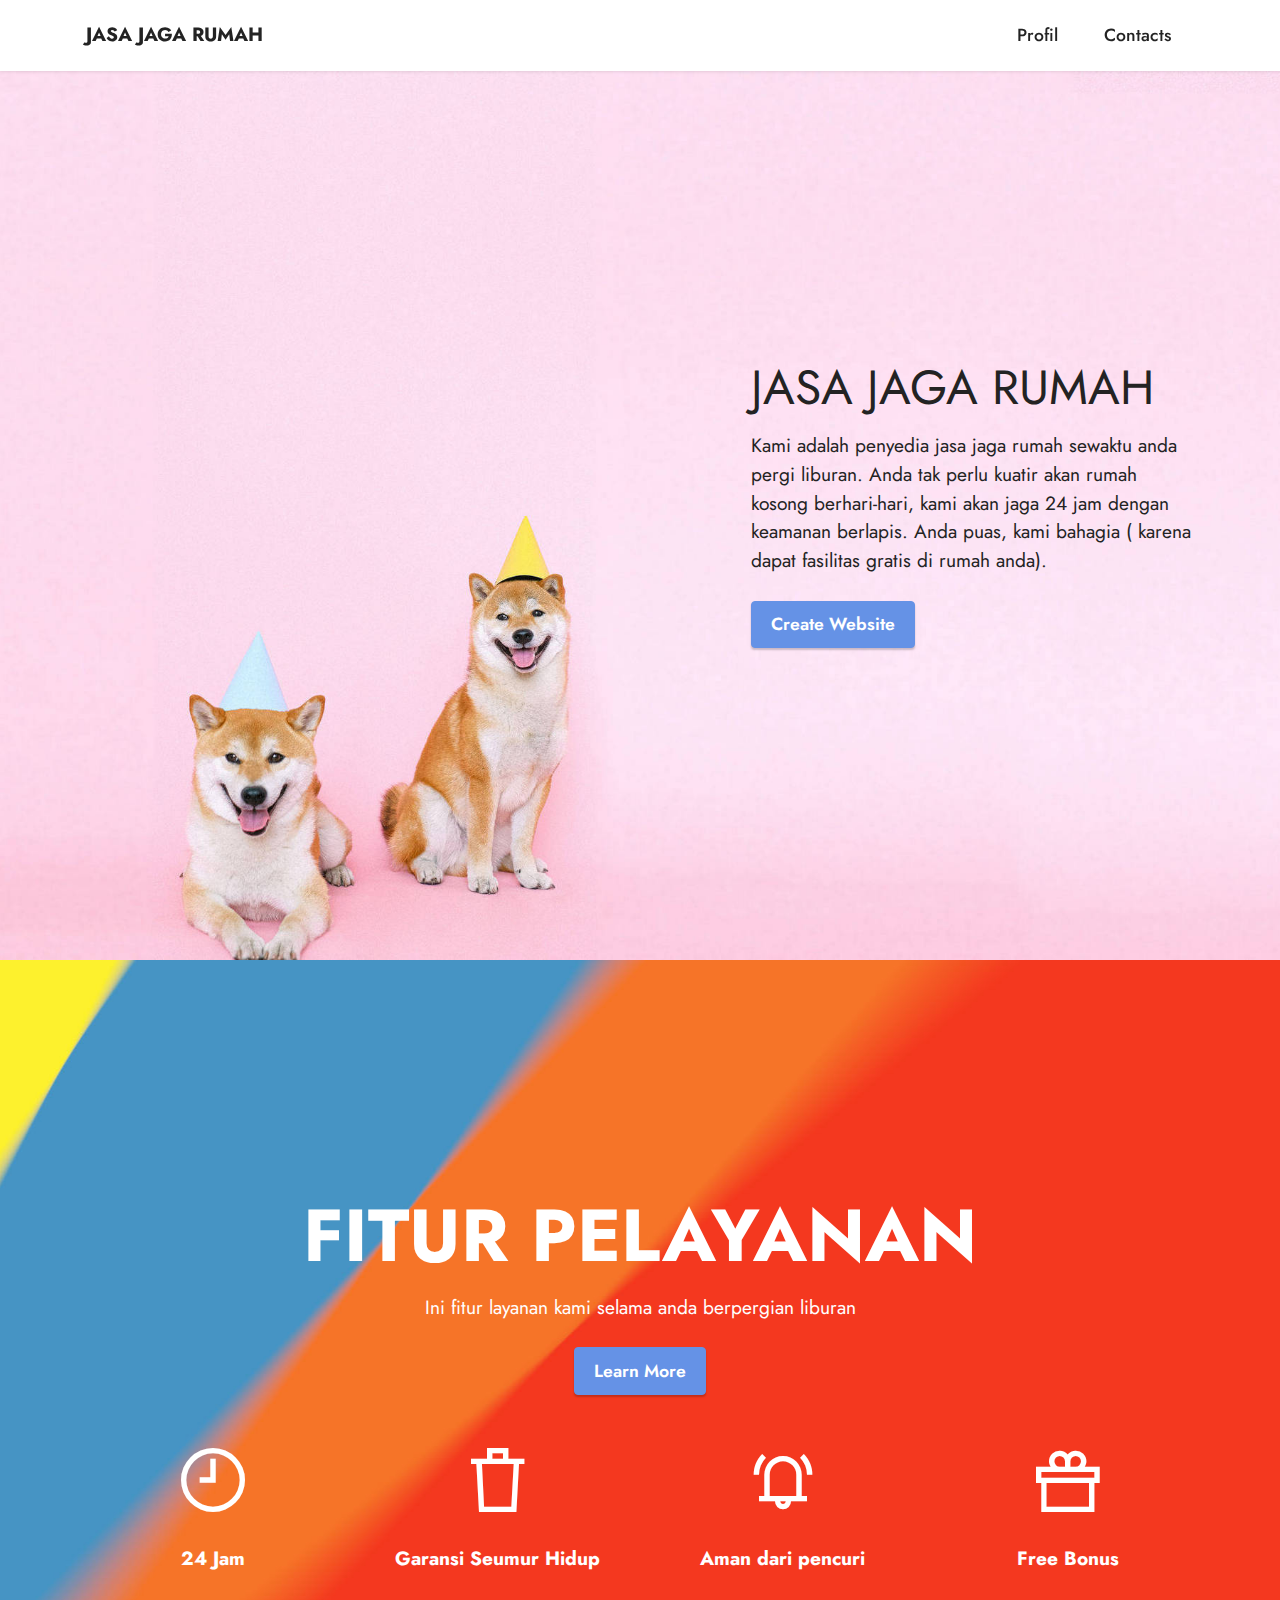
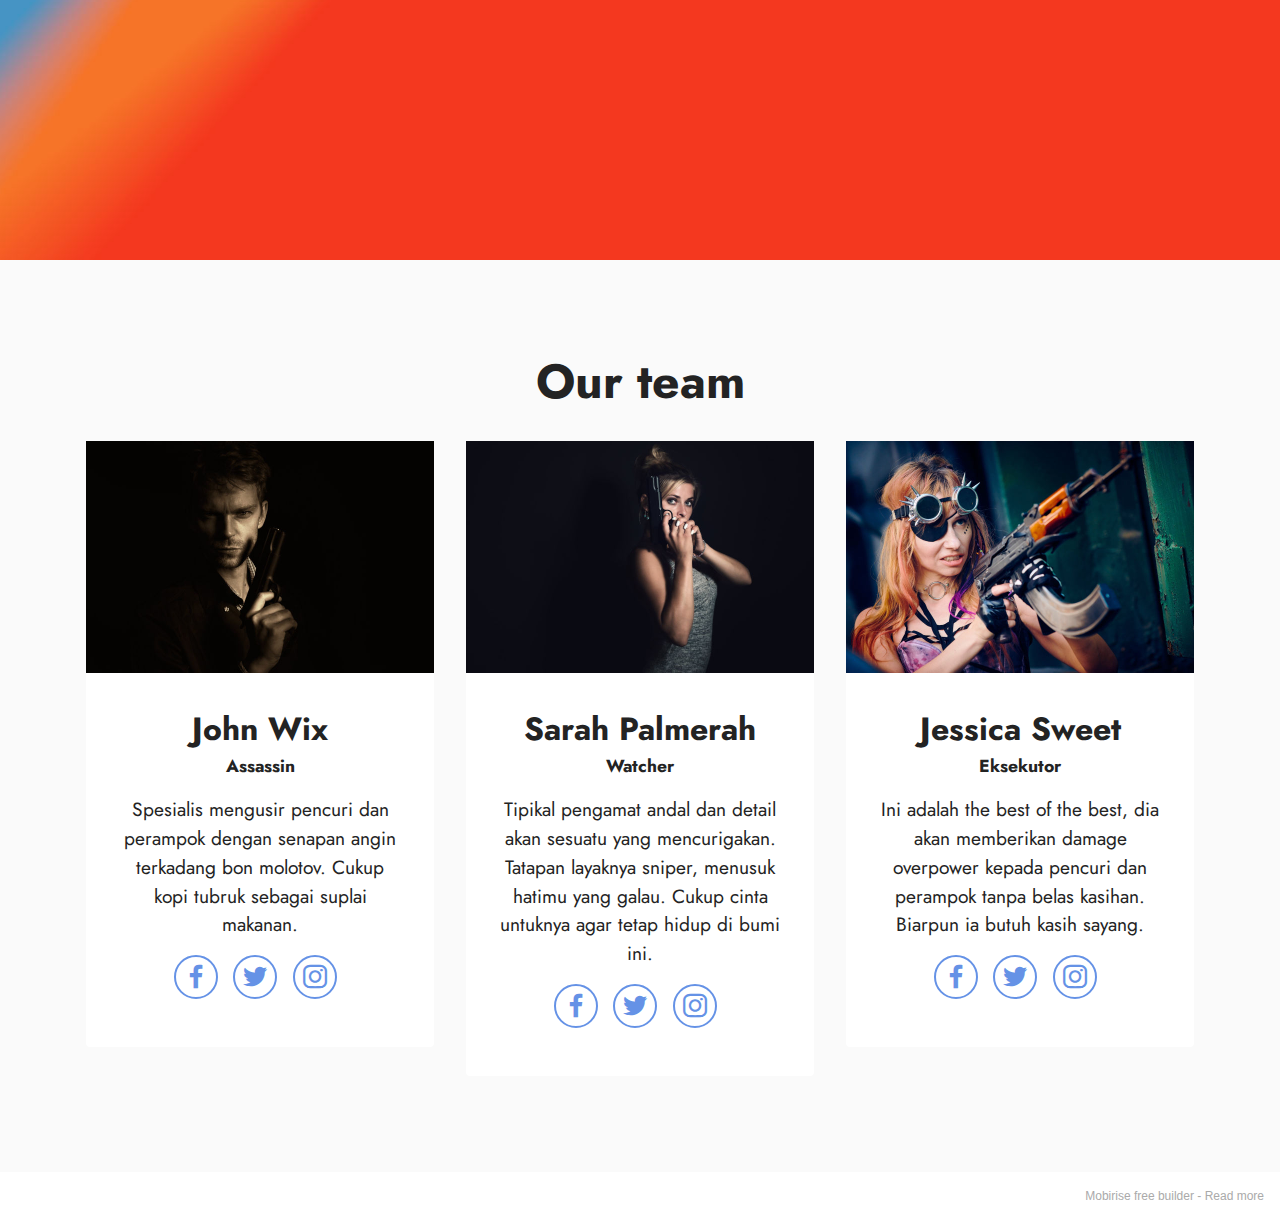
==== index.html @ af34411d "Add files via upload" ====
<!DOCTYPE html>
<html  >
<head>
  <!-- Site made with Mobirise Website Builder v5.4.1, https://mobirise.com -->
  <meta charset="UTF-8">
  <meta http-equiv="X-UA-Compatible" content="IE=edge">
  <meta name="generator" content="Mobirise v5.4.1, mobirise.com">
  <meta name="viewport" content="width=device-width, initial-scale=1, minimum-scale=1">
  <link rel="shortcut icon" href="assets/images/logo.png" type="image/x-icon">
  <meta name="description" content="">
  
  
  <title>Home</title>
  <link rel="stylesheet" href="assets/web/assets/mobirise-icons2/mobirise2.css">
  <link rel="stylesheet" href="assets/bootstrap/css/bootstrap.min.css">
  <link rel="stylesheet" href="assets/bootstrap/css/bootstrap-grid.min.css">
  <link rel="stylesheet" href="assets/bootstrap/css/bootstrap-reboot.min.css">
  <link rel="stylesheet" href="assets/dropdown/css/style.css">
  <link rel="stylesheet" href="assets/socicon/css/styles.css">
  <link rel="stylesheet" href="assets/theme/css/style.css">
  <link rel="preload" href="https://fonts.googleapis.com/css2?family=Jost:ital,wght@0,400;0,700;1,400;1,700&display=swap&display=swap" as="style" onload="this.onload=null;this.rel='stylesheet'">
  <noscript><link rel="stylesheet" href="https://fonts.googleapis.com/css2?family=Jost:ital,wght@0,400;0,700;1,400;1,700&display=swap&display=swap"></noscript>
  <link rel="preload" as="style" href="assets/mobirise/css/mbr-additional.css"><link rel="stylesheet" href="assets/mobirise/css/mbr-additional.css" type="text/css">
  
  
  
  
</head>
<body>
  
  <section data-bs-version="5.1" class="menu menu1 cid-sJ3398jbYu" once="menu" id="menu1-0">
    

    <nav class="navbar navbar-dropdown navbar-fixed-top navbar-expand-lg">
        <div class="container">
            <div class="navbar-brand">
                
                <span class="navbar-caption-wrap"><a class="navbar-caption text-black text-primary display-7" href="https://jadwalbalap.com" target="_blank">JASA JAGA RUMAH</a></span>
            </div>
            <button class="navbar-toggler" type="button" data-toggle="collapse" data-bs-toggle="collapse" data-target="#navbarSupportedContent" data-bs-target="#navbarSupportedContent" aria-controls="navbarNavAltMarkup" aria-expanded="false" aria-label="Toggle navigation">
                <div class="hamburger">
                    <span></span>
                    <span></span>
                    <span></span>
                    <span></span>
                </div>
            </button>
            <div class="collapse navbar-collapse" id="navbarSupportedContent">
                <ul class="navbar-nav nav-dropdown nav-right" data-app-modern-menu="true"><li class="nav-item"><a class="nav-link link text-black text-primary display-4" href="https://gembelgaul.com" target="_blank">Profil</a></li>
                    
                    <li class="nav-item"><a class="nav-link link text-black display-4" href="https://mobiri.se">Contacts</a>
                    </li></ul>
                
                
            </div>
        </div>
    </nav>
</section>

<section data-bs-version="5.1" class="header7 cid-sJ33cqquDD mbr-fullscreen" id="header7-1">

    

    

    <div class="text-right container">
        <div class="row justify-content-end">
            <div class="col-12 col-lg-5">
                <h1 class="mbr-section-title mbr-fonts-style mb-3 display-2">JASA JAGA RUMAH<br></h1>
                
                <p class="mbr-text mbr-fonts-style display-7">Kami adalah penyedia jasa jaga rumah sewaktu anda pergi liburan. Anda tak perlu kuatir akan rumah kosong berhari-hari, kami akan jaga 24 jam dengan keamanan berlapis. Anda puas, kami bahagia ( karena dapat fasilitas gratis di rumah anda).</p>
                <div class="mbr-section-btn mt-3"><a class="btn btn-primary display-4" href="https://jadwalbalap.com" target="_blank">Create Website</a></div>
            </div>
        </div>
    </div>
</section>

<section data-bs-version="5.1" class="header19 cid-sJ33d8Mm2i mbr-fullscreen" id="header19-2">

    

    

    <div class="container">
        <div class="media-container">
            <div class="col-md-12 align-center">
                <h1 class="mbr-section-title mbr-white mbr-bold mbr-fonts-style mb-3 display-1">FITUR PELAYANAN</h1>
                <p class="mbr-text mbr-white mbr-fonts-style display-7">Ini fitur layanan kami selama anda berpergian liburan</p>
                <div class="mbr-section-btn align-center"><a class="btn btn-primary display-4" href="https://gembelgaul.com" target="_blank">Learn More</a></div>

                <div class="row justify-content-center">
                    <div class="col-12 col-md-6 col-lg-3">
                        <div class="card-wrapper">
                            <div class="card-box align-center">
                                <span class="mbr-iconfont mobi-mbri-clock mobi-mbri"></span>
                                <h4 class="card-title align-center mbr-black mbr-fonts-style display-7"><strong>24 Jam</strong></h4>
                            </div>
                        </div>
                    </div>
                    <div class="col-12 col-md-6 col-lg-3">
                        <div class="card-wrapper">
                            <div class="card-box align-center">
                                <span class="mbr-iconfont mobi-mbri-trash mobi-mbri"></span>
                                <h4 class="card-title align-center mbr-black mbr-fonts-style display-7"><strong>Garansi Seumur Hidup</strong></h4>
                            </div>
                        </div>
                    </div>
                    <div class="col-12 col-md-6 col-lg-3">
                        <div class="card-wrapper">
                            <div class="card-box align-center">
                                <span class="mbr-iconfont mobi-mbri-alert mobi-mbri"></span>
                                <h4 class="card-title align-center mbr-black mbr-fonts-style display-7"><strong>Aman dari pencuri</strong></h4>
                            </div>
                        </div>
                    </div>
                    <div class="col-12 col-md-6 col-lg-3">
                        <div class="card-wrapper">
                            <div class="card-box align-center">
                                <span class="mbr-iconfont mobi-mbri-gift mobi-mbri"></span>
                                <h4 class="card-title align-center mbr-black mbr-fonts-style display-7"><strong>Free Bonus</strong></h4>
                            </div>
                        </div>
                    </div>
                </div>
            </div>
        </div>
    </div>
</section>

<section data-bs-version="5.1" class="team1 cid-sJ33dZBkya" id="team1-3">
    

    
    <div class="container">
        <div class="row justify-content-center">
            <div class="col-12">
                <h3 class="mbr-section-title mbr-fonts-style align-center mb-4 display-2">
                    <strong>Our team</strong>
                </h3>
                
            </div>
            <div class="col-sm-6 col-lg-4">
                <div class="card-wrap">
                    <div class="image-wrap">
                        <img src="assets/images/mbr-1-696x464.jpg" alt="">
                    </div>
                    <div class="content-wrap">
                        <h5 class="mbr-section-title card-title mbr-fonts-style align-center m-0 display-5">
                            <strong>John Wix</strong></h5>
                        <h6 class="mbr-role mbr-fonts-style align-center mb-3 display-4"><strong>Assassin</strong></h6>
                        <p class="card-text mbr-fonts-style align-center display-7">
                            Spesialis mengusir pencuri dan perampok dengan senapan angin terkadang bon molotov. Cukup kopi tubruk sebagai suplai makanan.</p>
                        <div class="social-row display-7">
                            <div class="soc-item">
                                <a href="https://www.facebook.com/gembelgaul" target="_blank">
                                    <span class="mbr-iconfont socicon-facebook socicon"></span>
                                </a>
                            </div>
                            <div class="soc-item">
                                <a href="https://twitter.com/mobirise" target="_blank">
                                    <span class="mbr-iconfont socicon socicon-twitter"></span>
                                </a>
                            </div>
                            <div class="soc-item">
                                <a href="https://instagram.com/mobirise" target="_blank">
                                    <span class="mbr-iconfont socicon socicon-instagram"></span>
                                </a>
                            </div>
                            
                            
                        </div>
                        
                    </div>
                </div>
            </div>

            <div class="col-sm-6 col-lg-4">
                <div class="card-wrap">
                    <div class="image-wrap">
                        <img src="assets/images/mbr-696x464.jpg" alt="">
                    </div>
                    <div class="content-wrap">
                        <h5 class="mbr-section-title card-title mbr-fonts-style align-center m-0 display-5">
                            <strong>Sarah Palmerah</strong></h5>
                        <h6 class="mbr-role mbr-fonts-style align-center mb-3 display-4"><strong>Watcher</strong></h6>
                        <p class="card-text mbr-fonts-style align-center display-7">
                            Tipikal pengamat andal dan detail akan sesuatu yang mencurigakan. Tatapan layaknya sniper, menusuk hatimu yang galau. Cukup cinta untuknya agar tetap hidup di bumi ini.</p>
                        <div class="social-row display-7">
                            <div class="soc-item">
                                <a href="https://www.facebook.com/Mobirise/" target="_blank">
                                    <span class="mbr-iconfont socicon socicon-facebook"></span>
                                </a>
                            </div>
                            <div class="soc-item">
                                <a href="https://twitter.com/mobirise" target="_blank">
                                    <span class="mbr-iconfont socicon socicon-twitter"></span>
                                </a>
                            </div>
                            <div class="soc-item">
                                <a href="https://instagram.com/mobirise" target="_blank">
                                    <span class="mbr-iconfont socicon socicon-instagram"></span>
                                </a>
                            </div>
                            
                            
                        </div>
                        
                    </div>
                </div>
            </div>

            <div class="col-sm-6 col-lg-4">
                <div class="card-wrap">
                    <div class="image-wrap">
                        <img src="assets/images/mbr-2-696x464.jpg" alt="">
                    </div>
                    <div class="content-wrap">
                        <h5 class="mbr-section-title card-title mbr-fonts-style align-center m-0 display-5">
                            <strong>Jessica Sweet</strong></h5>
                        <h6 class="mbr-role mbr-fonts-style align-center mb-3 display-4"><strong>Eksekutor</strong></h6>
                        <p class="card-text mbr-fonts-style align-center display-7">
                            Ini adalah the best of the best, dia akan memberikan damage overpower kepada pencuri dan perampok tanpa belas kasihan. Biarpun ia butuh kasih sayang.</p>
                        <div class="social-row display-7">
                            <div class="soc-item">
                                <a href="https://www.facebook.com/Mobirise/" target="_blank">
                                    <span class="mbr-iconfont socicon socicon-facebook"></span>
                                </a>
                            </div>
                            <div class="soc-item">
                                <a href="https://twitter.com/mobirise" target="_blank">
                                    <span class="mbr-iconfont socicon socicon-twitter"></span>
                                </a>
                            </div>
                            <div class="soc-item">
                                <a href="https://instagram.com/mobirise" target="_blank">
                                    <span class="mbr-iconfont socicon socicon-instagram"></span>
                                </a>
                            </div>
                            
                            
                        </div>
                        
                    </div>
                </div>
            </div>

            
        </div>
    </div>
</section><section style="background-color: #fff; font-family: -apple-system, BlinkMacSystemFont, 'Segoe UI', 'Roboto', 'Helvetica Neue', Arial, sans-serif; color:#aaa; font-size:12px; padding: 0; align-items: center; display: flex;"><a href="https://mobirise.site/u" style="flex: 1 1; height: 3rem; padding-left: 1rem;"></a><p style="flex: 0 0 auto; margin:0; padding-right:1rem;">Mobirise free builder - <a href="https://mobirise.site/n" style="color:#aaa;">Read more</a></p></section><script src="assets/bootstrap/js/bootstrap.bundle.min.js"></script>  <script src="assets/smoothscroll/smooth-scroll.js"></script>  <script src="assets/ytplayer/index.js"></script>  <script src="assets/dropdown/js/navbar-dropdown.js"></script>  <script src="assets/vimeoplayer/player.js"></script>  <script src="assets/theme/js/script.js"></script>  
  
  
</body>
</html>
---- assets/web/assets/mobirise-icons2/mobirise2.css ----
@font-face {
  font-family: 'Moririse2';
  font-display: swap;
  src:  url('mobirise2.eot?f2bix4');
  src:  url('mobirise2.eot?f2bix4#iefix') format('embedded-opentype'),
    url('mobirise2.ttf?f2bix4') format('truetype'),
    url('mobirise2.woff?f2bix4') format('woff'),
    url('mobirise2.svg?f2bix4#mobirise2') format('svg');
  font-weight: normal;
  font-style: normal;
}

[class^="mobi-"], [class*=" mobi-"] {
  /* use !important to prevent issues with browser extensions that change fonts */
  font-family: 'Moririse2' !important;
  speak: none;
  font-style: normal;
  font-weight: normal;
  font-variant: normal;
  text-transform: none;
  line-height: 1;

  /* Better Font Rendering =========== */
  -webkit-font-smoothing: antialiased;
  -moz-osx-font-smoothing: grayscale;
}

.mobi-mbri-add-submenu:before {
  content: "\e900";
}
.mobi-mbri-alert:before {
  content: "\e901";
}
.mobi-mbri-align-center:before {
  content: "\e902";
}
.mobi-mbri-align-justify:before {
  content: "\e903";
}
.mobi-mbri-align-left:before {
  content: "\e904";
}
.mobi-mbri-align-right:before {
  content: "\e905";
}
.mobi-mbri-android:before {
  content: "\e906";
}
.mobi-mbri-apple:before {
  content: "\e907";
}
.mobi-mbri-arrow-down:before {
  content: "\e908";
}
.mobi-mbri-arrow-next:before {
  content: "\e909";
}
.mobi-mbri-arrow-prev:before {
  content: "\e90a";
}
.mobi-mbri-arrow-up:before {
  content: "\e90b";
}
.mobi-mbri-bold:before {
  content: "\e90c";
}
.mobi-mbri-bookmark:before {
  content: "\e90d";
}
.mobi-mbri-bootstrap:before {
  content: "\e90e";
}
.mobi-mbri-briefcase:before {
  content: "\e90f";
}
.mobi-mbri-browse:before {
  content: "\e910";
}
.mobi-mbri-bulleted-list:before {
  content: "\e911";
}
.mobi-mbri-calendar:before {
  content: "\e912";
}
.mobi-mbri-camera:before {
  content: "\e913";
}
.mobi-mbri-cart-add:before {
  content: "\e914";
}
.mobi-mbri-cart-full:before {
  content: "\e915";
}
.mobi-mbri-cash:before {
  content: "\e916";
}
.mobi-mbri-change-style:before {
  content: "\e917";
}
.mobi-mbri-chat:before {
  content: "\e918";
}
.mobi-mbri-clock:before {
  content: "\e919";
}
.mobi-mbri-close:before {
  content: "\e91a";
}
.mobi-mbri-cloud:before {
  content: "\e91b";
}
.mobi-mbri-code:before {
  content: "\e91c";
}
.mobi-mbri-contact-form:before {
  content: "\e91d";
}
.mobi-mbri-credit-card:before {
  content: "\e91e";
}
.mobi-mbri-cursor-click:before {
  content: "\e91f";
}
.mobi-mbri-cust-feedback:before {
  content: "\e920";
}
.mobi-mbri-database:before {
  content: "\e921";
}
.mobi-mbri-delivery:before {
  content: "\e922";
}
.mobi-mbri-desktop:before {
  content: "\e923";
}
.mobi-mbri-devices:before {
  content: "\e924";
}
.mobi-mbri-down:before {
  content: "\e925";
}
.mobi-mbri-download-2:before {
  content: "\e926";
}
.mobi-mbri-download:before {
  content: "\e927";
}
.mobi-mbri-drag-n-drop-2:before {
  content: "\e928";
}
.mobi-mbri-drag-n-drop:before {
  content: "\e929";
}
.mobi-mbri-edit-2:before {
  content: "\e92a";
}
.mobi-mbri-edit:before {
  content: "\e92b";
}
.mobi-mbri-error:before {
  content: "\e92c";
}
.mobi-mbri-extension:before {
  content: "\e92d";
}
.mobi-mbri-features:before {
  content: "\e92e";
}
.mobi-mbri-file:before {
  content: "\e92f";
}
.mobi-mbri-flag:before {
  content: "\e930";
}
.mobi-mbri-folder:before {
  content: "\e931";
}
.mobi-mbri-gift:before {
  content: "\e932";
}
.mobi-mbri-github:before {
  content: "\e933";
}
.mobi-mbri-globe-2:before {
  content: "\e934";
}
.mobi-mbri-globe:before {
  content: "\e935";
}
.mobi-mbri-growing-chart:before {
  content: "\e936";
}
.mobi-mbri-hearth:before {
  content: "\e937";
}
.mobi-mbri-help:before {
  content: "\e938";
}
.mobi-mbri-home:before {
  content: "\e939";
}
.mobi-mbri-hot-cup:before {
  content: "\e93a";
}
.mobi-mbri-idea:before {
  content: "\e93b";
}
.mobi-mbri-image-gallery:before {
  content: "\e93c";
}
.mobi-mbri-image-slider:before {
  content: "\e93d";
}
.mobi-mbri-info:before {
  content: "\e93e";
}
.mobi-mbri-italic:before {
  content: "\e93f";
}
.mobi-mbri-key:before {
  content: "\e940";
}
.mobi-mbri-laptop:before {
  content: "\e941";
}
.mobi-mbri-layers:before {
  content: "\e942";
}
.mobi-mbri-left-right:before {
  content: "\e943";
}
.mobi-mbri-left:before {
  content: "\e944";
}
.mobi-mbri-letter:before {
  content: "\e945";
}
.mobi-mbri-like:before {
  content: "\e946";
}
.mobi-mbri-link:before {
  content: "\e947";
}
.mobi-mbri-lock:before {
  content: "\e948";
}
.mobi-mbri-login:before {
  content: "\e949";
}
.mobi-mbri-logout:before {
  content: "\e94a";
}
.mobi-mbri-magic-stick:before {
  content: "\e94b";
}
.mobi-mbri-map-pin:before {
  content: "\e94c";
}
.mobi-mbri-menu:before {
  content: "\e94d";
}
.mobi-mbri-mobile-2:before {
  content: "\e94e";
}
.mobi-mbri-mobile-horizontal:before {
  content: "\e94f";
}
.mobi-mbri-mobile:before {
  content: "\e950";
}
.mobi-mbri-mobirise:before {
  content: "\e951";
}
.mobi-mbri-more-horizontal:before {
  content: "\e952";
}
.mobi-mbri-more-vertical:before {
  content: "\e953";
}
.mobi-mbri-music:before {
  content: "\e954";
}
.mobi-mbri-new-file:before {
  content: "\e955";
}
.mobi-mbri-numbered-list:before {
  content: "\e956";
}
.mobi-mbri-opened-folder:before {
  content: "\e957";
}
.mobi-mbri-pages:before {
  content: "\e958";
}
.mobi-mbri-paper-plane:before {
  content: "\e959";
}
.mobi-mbri-paperclip:before {
  content: "\e95a";
}
.mobi-mbri-phone:before {
  content: "\e95b";
}
.mobi-mbri-photo:before {
  content: "\e95c";
}
.mobi-mbri-photos:before {
  content: "\e95d";
}
.mobi-mbri-pin:before {
  content: "\e95e";
}
.mobi-mbri-play:before {
  content: "\e95f";
}
.mobi-mbri-plus:before {
  content: "\e960";
}
.mobi-mbri-preview:before {
  content: "\e961";
}
.mobi-mbri-print:before {
  content: "\e962";
}
.mobi-mbri-protect:before {
  content: "\e963";
}
.mobi-mbri-question:before {
  content: "\e964";
}
.mobi-mbri-quote-left:before {
  content: "\e965";
}
.mobi-mbri-quote-right:before {
  content: "\e966";
}
.mobi-mbri-redo:before {
  content: "\e967";
}
.mobi-mbri-refresh:before {
  content: "\e968";
}
.mobi-mbri-responsive-2:before {
  content: "\e969";
}
.mobi-mbri-responsive:before {
  content: "\e96a";
}
.mobi-mbri-right:before {
  content: "\e96b";
}
.mobi-mbri-rocket:before {
  content: "\e96c";
}
.mobi-mbri-sad-face:before {
  content: "\e96d";
}
.mobi-mbri-sale:before {
  content: "\e96e";
}
.mobi-mbri-save:before {
  content: "\e96f";
}
.mobi-mbri-search:before {
  content: "\e970";
}
.mobi-mbri-setting-2:before {
  content: "\e971";
}
.mobi-mbri-setting-3:before {
  content: "\e972";
}
.mobi-mbri-setting:before {
  content: "\e973";
}
.mobi-mbri-share:before {
  content: "\e974";
}
.mobi-mbri-shopping-bag:before {
  content: "\e975";
}
.mobi-mbri-shopping-basket:before {
  content: "\e976";
}
.mobi-mbri-shopping-cart:before {
  content: "\e977";
}
.mobi-mbri-sites:before {
  content: "\e978";
}
.mobi-mbri-smile-face:before {
  content: "\e979";
}
.mobi-mbri-speed:before {
  content: "\e97a";
}
.mobi-mbri-star:before {
  content: "\e97b";
}
.mobi-mbri-success:before {
  content: "\e97c";
}
.mobi-mbri-sun:before {
  content: "\e97d";
}
.mobi-mbri-sun2:before {
  content: "\e97e";
}
.mobi-mbri-tablet-vertical:before {
  content: "\e97f";
}
.mobi-mbri-tablet:before {
  content: "\e980";
}
.mobi-mbri-target:before {
  content: "\e981";
}
.mobi-mbri-timer:before {
  content: "\e982";
}
.mobi-mbri-to-ftp:before {
  content: "\e983";
}
.mobi-mbri-to-local-drive:before {
  content: "\e984";
}
.mobi-mbri-touch-swipe:before {
  content: "\e985";
}
.mobi-mbri-touch:before {
  content: "\e986";
}
.mobi-mbri-trash:before {
  content: "\e987";
}
.mobi-mbri-underline:before {
  content: "\e988";
}
.mobi-mbri-undo:before {
  content: "\e989";
}
.mobi-mbri-unlink:before {
  content: "\e98a";
}
.mobi-mbri-unlock:before {
  content: "\e98b";
}
.mobi-mbri-up-down:before {
  content: "\e98c";
}
.mobi-mbri-up:before {
  content: "\e98d";
}
.mobi-mbri-update:before {
  content: "\e98e";
}
.mobi-mbri-upload-2:before {
  content: "\e98f";
}
.mobi-mbri-upload:before {
  content: "\e990";
}
.mobi-mbri-user-2:before {
  content: "\e991";
}
.mobi-mbri-user:before {
  content: "\e992";
}
.mobi-mbri-users:before {
  content: "\e993";
}
.mobi-mbri-video-play:before {
  content: "\e994";
}
.mobi-mbri-video:before {
  content: "\e995";
}
.mobi-mbri-watch:before {
  content: "\e996";
}
.mobi-mbri-website-theme-2:before {
  content: "\e997";
}
.mobi-mbri-website-theme:before {
  content: "\e998";
}
.mobi-mbri-wifi:before {
  content: "\e999";
}
.mobi-mbri-windows:before {
  content: "\e99a";
}
.mobi-mbri-zoom-in:before {
  content: "\e99b";
}
.mobi-mbri-zoom-out:before {
  content: "\e99c";
}
---- assets/dropdown/css/style.css ----
.navbar-dropdown {
  left: 0;
  padding: 0;
  position: absolute;
  right: 0;
  top: 0;
  transition: all 0.45s ease;
  z-index: 1030;
  background: #282828; }
  .navbar-dropdown .navbar-logo {
    margin-right: 0.8rem;
    transition: margin 0.3s ease-in-out;
    vertical-align: middle; }
    .navbar-dropdown .navbar-logo img {
      height: 3.125rem;
      transition: all 0.3s ease-in-out; }
    .navbar-dropdown .navbar-logo.mbr-iconfont {
      font-size: 3.125rem;
      line-height: 3.125rem; }
  .navbar-dropdown .navbar-caption {
    font-weight: 700;
    white-space: normal;
    vertical-align: -4px;
    line-height: 3.125rem !important; }
    .navbar-dropdown .navbar-caption, .navbar-dropdown .navbar-caption:hover {
      color: inherit;
      text-decoration: none; }
  .navbar-dropdown .mbr-iconfont + .navbar-caption {
    vertical-align: -1px; }
  .navbar-dropdown.navbar-fixed-top {
    position: fixed; }
  .navbar-dropdown .navbar-brand span {
    vertical-align: -4px; }
  .navbar-dropdown.bg-color.transparent {
    background: none; }
  .navbar-dropdown.navbar-short .navbar-brand {
    padding: 0.625rem 0; }
    .navbar-dropdown.navbar-short .navbar-brand span {
      vertical-align: -1px; }
  .navbar-dropdown.navbar-short .navbar-caption {
    line-height: 2.375rem !important;
    vertical-align: -2px; }
  .navbar-dropdown.navbar-short .navbar-logo {
    margin-right: 0.5rem; }
    .navbar-dropdown.navbar-short .navbar-logo img {
      height: 2.375rem; }
    .navbar-dropdown.navbar-short .navbar-logo.mbr-iconfont {
      font-size: 2.375rem;
      line-height: 2.375rem; }
  .navbar-dropdown.navbar-short .mbr-table-cell {
    height: 3.625rem; }
  .navbar-dropdown .navbar-close {
    left: 0.6875rem;
    position: fixed;
    top: 0.75rem;
    z-index: 1000; }
  .navbar-dropdown .hamburger-icon {
    content: "";
    display: inline-block;
    vertical-align: middle;
    width: 16px;
    -webkit-box-shadow: 0 -6px 0 1px #282828,0 0 0 1px #282828,0 6px 0 1px #282828;
    -moz-box-shadow: 0 -6px 0 1px #282828,0 0 0 1px #282828,0 6px 0 1px #282828;
    box-shadow: 0 -6px 0 1px #282828,0 0 0 1px #282828,0 6px 0 1px #282828; }

.dropdown-menu .dropdown-toggle[data-toggle="dropdown-submenu"]::after {
  border-bottom: 0.35em solid transparent;
  border-left: 0.35em solid;
  border-right: 0;
  border-top: 0.35em solid transparent;
  margin-left: 0.3rem; }

.dropdown-menu .dropdown-item:focus {
  outline: 0; }

.nav-dropdown {
  font-size: 0.75rem;
  font-weight: 500;
  height: auto !important; }
  .nav-dropdown .nav-btn {
    padding-left: 1rem; }
  .nav-dropdown .link {
    margin: .667em 1.667em;
    font-weight: 500;
    padding: 0;
    transition: color .2s ease-in-out; }
    .nav-dropdown .link.dropdown-toggle {
      margin-right: 2.583em; }
      .nav-dropdown .link.dropdown-toggle::after {
        margin-left: .25rem;
        border-top: 0.35em solid;
        border-right: 0.35em solid transparent;
        border-left: 0.35em solid transparent;
        border-bottom: 0; }
      .nav-dropdown .link.dropdown-toggle[aria-expanded="true"] {
        margin: 0;
        padding: 0.667em 3.263em  0.667em 1.667em; }
  .nav-dropdown .link::after,
  .nav-dropdown .dropdown-item::after {
    color: inherit; }
  .nav-dropdown .btn {
    font-size: 0.75rem;
    font-weight: 700;
    letter-spacing: 0;
    margin-bottom: 0;
    padding-left: 1.25rem;
    padding-right: 1.25rem; }
  .nav-dropdown .dropdown-menu {
    border-radius: 0;
    border: 0;
    left: 0;
    margin: 0;
    padding-bottom: 1.25rem;
    padding-top: 1.25rem;
    position: relative; }
  .nav-dropdown .dropdown-submenu {
    margin-left: 0.125rem;
    top: 0; }
  .nav-dropdown .dropdown-item {
    font-weight: 500;
    line-height: 2;
    padding: 0.3846em 4.615em 0.3846em 1.5385em;
    position: relative;
    transition: color .2s ease-in-out, background-color .2s ease-in-out; }
    .nav-dropdown .dropdown-item::after {
      margin-top: -0.3077em;
      position: absolute;
      right: 1.1538em;
      top: 50%; }
    .nav-dropdown .dropdown-item:focus, .nav-dropdown .dropdown-item:hover {
      background: none; }

@media (max-width: 767px) {
  .nav-dropdown.navbar-toggleable-sm {
    bottom: 0;
    display: none;
    left: 0;
    overflow-x: hidden;
    position: fixed;
    top: 0;
    transform: translateX(-100%);
    -ms-transform: translateX(-100%);
    -webkit-transform: translateX(-100%);
    width: 18.75rem;
    z-index: 999; } }
.nav-dropdown.navbar-toggleable-xl {
  bottom: 0;
  display: none;
  left: 0;
  overflow-x: hidden;
  position: fixed;
  top: 0;
  transform: translateX(-100%);
  -ms-transform: translateX(-100%);
  -webkit-transform: translateX(-100%);
  width: 18.75rem;
  z-index: 999; }

.nav-dropdown-sm {
  display: block !important;
  overflow-x: hidden;
  overflow: auto;
  padding-top: 3.875rem; }
  .nav-dropdown-sm::after {
    content: "";
    display: block;
    height: 3rem;
    width: 100%; }
  .nav-dropdown-sm.collapse.in ~ .navbar-close {
    display: block !important; }
  .nav-dropdown-sm.collapsing, .nav-dropdown-sm.collapse.in {
    transform: translateX(0);
    -ms-transform: translateX(0);
    -webkit-transform: translateX(0);
    transition: all 0.25s ease-out;
    -webkit-transition: all 0.25s ease-out;
    background: #282828; }
  .nav-dropdown-sm.collapsing[aria-expanded="false"] {
    transform: translateX(-100%);
    -ms-transform: translateX(-100%);
    -webkit-transform: translateX(-100%); }
  .nav-dropdown-sm .nav-item {
    display: block;
    margin-left: 0 !important;
    padding-left: 0; }
  .nav-dropdown-sm .link,
  .nav-dropdown-sm .dropdown-item {
    border-top: 1px dotted rgba(255, 255, 255, 0.1);
    font-size: 0.8125rem;
    line-height: 1.6;
    margin: 0 !important;
    padding: 0.875rem 2.4rem 0.875rem 1.5625rem !important;
    position: relative;
    white-space: normal; }
    .nav-dropdown-sm .link:focus, .nav-dropdown-sm .link:hover,
    .nav-dropdown-sm .dropdown-item:focus,
    .nav-dropdown-sm .dropdown-item:hover {
      background: rgba(0, 0, 0, 0.2) !important;
      color: #c0a375; }
  .nav-dropdown-sm .nav-btn {
    position: relative;
    padding: 1.5625rem 1.5625rem 0 1.5625rem; }
    .nav-dropdown-sm .nav-btn::before {
      border-top: 1px dotted rgba(255, 255, 255, 0.1);
      content: "";
      left: 0;
      position: absolute;
      top: 0;
      width: 100%; }
    .nav-dropdown-sm .nav-btn + .nav-btn {
      padding-top: 0.625rem; }
      .nav-dropdown-sm .nav-btn + .nav-btn::before {
        display: none; }
  .nav-dropdown-sm .btn {
    padding: 0.625rem 0; }
  .nav-dropdown-sm .dropdown-toggle[data-toggle="dropdown-submenu"]::after {
    margin-left: .25rem;
    border-top: 0.35em solid;
    border-right: 0.35em solid transparent;
    border-left: 0.35em solid transparent;
    border-bottom: 0; }
  .nav-dropdown-sm .dropdown-toggle[data-toggle="dropdown-submenu"][aria-expanded="true"]::after {
    border-top: 0;
    border-right: 0.35em solid transparent;
    border-left: 0.35em solid transparent;
    border-bottom: 0.35em solid; }
  .nav-dropdown-sm .dropdown-menu {
    margin: 0;
    padding: 0;
    position: relative;
    top: 0;
    left: 0;
    width: 100%;
    border: 0;
    float: none;
    border-radius: 0;
    background: none; }
  .nav-dropdown-sm .dropdown-submenu {
    left: 100%;
    margin-left: 0.125rem;
    margin-top: -1.25rem;
    top: 0; }

.navbar-toggleable-sm .nav-dropdown .dropdown-menu {
  position: absolute; }

.navbar-toggleable-sm .nav-dropdown .dropdown-submenu {
  left: 100%;
  margin-left: 0.125rem;
  margin-top: -1.25rem;
  top: 0; }

.navbar-toggleable-sm.opened .nav-dropdown .dropdown-menu {
  position: relative; }

.navbar-toggleable-sm.opened .nav-dropdown .dropdown-submenu {
  left: 0;
  margin-left: 00rem;
  margin-top: 0rem;
  top: 0; }

.is-builder .nav-dropdown.collapsing {
  transition: none !important; }
---- assets/socicon/css/styles.css ----
@charset "UTF-8";

@font-face {
  font-family: 'Socicon';
  src:  url('../fonts/socicon.eot');
  src:  url('../fonts/socicon.eot?#iefix') format('embedded-opentype'),
    url('../fonts/socicon.woff2') format('woff2'),
    url('../fonts/socicon.ttf') format('truetype'),
    url('../fonts/socicon.woff') format('woff'),
    url('../fonts/socicon.svg#socicon') format('svg');
  font-weight: normal;
  font-style: normal;
  font-display: swap;
}

[data-icon]:before {
  font-family: "socicon" !important;
  content: attr(data-icon);
  font-style: normal !important;
  font-weight: normal !important;
  font-variant: normal !important;
  text-transform: none !important;
  speak: none;
  line-height: 1;
  -webkit-font-smoothing: antialiased;
  -moz-osx-font-smoothing: grayscale;
}

[class^="socicon-"], [class*=" socicon-"] {
  /* use !important to prevent issues with browser extensions that change fonts */
  font-family: 'Socicon' !important;
  speak: none;
  font-style: normal;
  font-weight: normal;
  font-variant: normal;
  text-transform: none;
  line-height: 1;

  /* Better Font Rendering =========== */
  -webkit-font-smoothing: antialiased;
  -moz-osx-font-smoothing: grayscale;
}

.socicon-eitaa:before {
  content: "\e97c";
}
.socicon-soroush:before {
  content: "\e97d";
}
.socicon-bale:before {
  content: "\e97e";
}
.socicon-zazzle:before {
  content: "\e97b";
}
.socicon-society6:before {
  content: "\e97a";
}
.socicon-redbubble:before {
  content: "\e979";
}
.socicon-avvo:before {
  content: "\e978";
}
.socicon-stitcher:before {
  content: "\e977";
}
.socicon-googlehangouts:before {
  content: "\e974";
}
.socicon-dlive:before {
  content: "\e975";
}
.socicon-vsco:before {
  content: "\e976";
}
.socicon-flipboard:before {
  content: "\e973";
}
.socicon-ubuntu:before {
  content: "\e958";
}
.socicon-artstation:before {
  content: "\e959";
}
.socicon-invision:before {
  content: "\e95a";
}
.socicon-torial:before {
  content: "\e95b";
}
.socicon-collectorz:before {
  content: "\e95c";
}
.socicon-seenthis:before {
  content: "\e95d";
}
.socicon-googleplaymusic:before {
  content: "\e95e";
}
.socicon-debian:before {
  content: "\e95f";
}
.socicon-filmfreeway:before {
  content: "\e960";
}
.socicon-gnome:before {
  content: "\e961";
}
.socicon-itchio:before {
  content: "\e962";
}
.socicon-jamendo:before {
  content: "\e963";
}
.socicon-mix:before {
  content: "\e964";
}
.socicon-sharepoint:before {
  content: "\e965";
}
.socicon-tinder:before {
  content: "\e966";
}
.socicon-windguru:before {
  content: "\e967";
}
.socicon-cdbaby:before {
  content: "\e968";
}
.socicon-elementaryos:before {
  content: "\e969";
}
.socicon-stage32:before {
  content: "\e96a";
}
.socicon-tiktok:before {
  content: "\e96b";
}
.socicon-gitter:before {
  content: "\e96c";
}
.socicon-letterboxd:before {
  content: "\e96d";
}
.socicon-threema:before {
  content: "\e96e";
}
.socicon-splice:before {
  content: "\e96f";
}
.socicon-metapop:before {
  content: "\e970";
}
.socicon-naver:before {
  content: "\e971";
}
.socicon-remote:before {
  content: "\e972";
}
.socicon-internet:before {
  content: "\e957";
}
.socicon-moddb:before {
  content: "\e94b";
}
.socicon-indiedb:before {
  content: "\e94c";
}
.socicon-traxsource:before {
  content: "\e94d";
}
.socicon-gamefor:before {
  content: "\e94e";
}
.socicon-pixiv:before {
  content: "\e94f";
}
.socicon-myanimelist:before {
  content: "\e950";
}
.socicon-blackberry:before {
  content: "\e951";
}
.socicon-wickr:before {
  content: "\e952";
}
.socicon-spip:before {
  content: "\e953";
}
.socicon-napster:before {
  content: "\e954";
}
.socicon-beatport:before {
  content: "\e955";
}
.socicon-hackerone:before {
  content: "\e956";
}
.socicon-hackernews:before {
  content: "\e946";
}
.socicon-smashwords:before {
  content: "\e947";
}
.socicon-kobo:before {
  content: "\e948";
}
.socicon-bookbub:before {
  content: "\e949";
}
.socicon-mailru:before {
  content: "\e94a";
}
.socicon-gitlab:before {
  content: "\e945";
}
.socicon-instructables:before {
  content: "\e944";
}
.socicon-portfolio:before {
  content: "\e943";
}
.socicon-codered:before {
  content: "\e940";
}
.socicon-origin:before {
  content: "\e941";
}
.socicon-nextdoor:before {
  content: "\e942";
}
.socicon-udemy:before {
  content: "\e93f";
}
.socicon-livemaster:before {
  content: "\e93e";
}
.socicon-crunchbase:before {
  content: "\e93b";
}
.socicon-homefy:before {
  content: "\e93c";
}
.socicon-calendly:before {
  content: "\e93d";
}
.socicon-realtor:before {
  content: "\e90f";
}
.socicon-tidal:before {
  content: "\e910";
}
.socicon-qobuz:before {
  content: "\e911";
}
.socicon-natgeo:before {
  content: "\e912";
}
.socicon-mastodon:before {
  content: "\e913";
}
.socicon-unsplash:before {
  content: "\e914";
}
.socicon-homeadvisor:before {
  content: "\e915";
}
.socicon-angieslist:before {
  content: "\e916";
}
.socicon-codepen:before {
  content: "\e917";
}
.socicon-slack:before {
  content: "\e918";
}
.socicon-openaigym:before {
  content: "\e919";
}
.socicon-logmein:before {
  content: "\e91a";
}
.socicon-fiverr:before {
  content: "\e91b";
}
.socicon-gotomeeting:before {
  content: "\e91c";
}
.socicon-aliexpress:before {
  content: "\e91d";
}
.socicon-guru:before {
  content: "\e91e";
}
.socicon-appstore:before {
  content: "\e91f";
}
.socicon-homes:before {
  content: "\e920";
}
.socicon-zoom:before {
  content: "\e921";
}
.socicon-alibaba:before {
  content: "\e922";
}
.socicon-craigslist:before {
  content: "\e923";
}
.socicon-wix:before {
  content: "\e924";
}
.socicon-redfin:before {
  content: "\e925";
}
.socicon-googlecalendar:before {
  content: "\e926";
}
.socicon-shopify:before {
  content: "\e927";
}
.socicon-freelancer:before {
  content: "\e928";
}
.socicon-seedrs:before {
  content: "\e929";
}
.socicon-bing:before {
  content: "\e92a";
}
.socicon-doodle:before {
  content: "\e92b";
}
.socicon-bonanza:before {
  content: "\e92c";
}
.socicon-squarespace:before {
  content: "\e92d";
}
.socicon-toptal:before {
  content: "\e92e";
}
.socicon-gust:before {
  content: "\e92f";
}
.socicon-ask:before {
  content: "\e930";
}
.socicon-trulia:before {
  content: "\e931";
}
.socicon-loomly:before {
  content: "\e932";
}
.socicon-ghost:before {
  content: "\e933";
}
.socicon-upwork:before {
  content: "\e934";
}
.socicon-fundable:before {
  content: "\e935";
}
.socicon-booking:before {
  content: "\e936";
}
.socicon-googlemaps:before {
  content: "\e937";
}
.socicon-zillow:before {
  content: "\e938";
}
.socicon-niconico:before {
  content: "\e939";
}
.socicon-toneden:before {
  content: "\e93a";
}
.socicon-augment:before {
  content: "\e908";
}
.socicon-bitbucket:before {
  content: "\e909";
}
.socicon-fyuse:before {
  content: "\e90a";
}
.socicon-yt-gaming:before {
  content: "\e90b";
}
.socicon-sketchfab:before {
  content: "\e90c";
}
.socicon-mobcrush:before {
  content: "\e90d";
}
.socicon-microsoft:before {
  content: "\e90e";
}
.socicon-pandora:before {
  content: "\e907";
}
.socicon-messenger:before {
  content: "\e906";
}
.socicon-gamewisp:before {
  content: "\e905";
}
.socicon-bloglovin:before {
  content: "\e904";
}
.socicon-tunein:before {
  content: "\e903";
}
.socicon-gamejolt:before {
  content: "\e901";
}
.socicon-trello:before {
  content: "\e902";
}
.socicon-spreadshirt:before {
  content: "\e900";
}
.socicon-500px:before {
  content: "\e000";
}
.socicon-8tracks:before {
  content: "\e001";
}
.socicon-airbnb:before {
  content: "\e002";
}
.socicon-alliance:before {
  content: "\e003";
}
.socicon-amazon:before {
  content: "\e004";
}
.socicon-amplement:before {
  content: "\e005";
}
.socicon-android:before {
  content: "\e006";
}
.socicon-angellist:before {
  content: "\e007";
}
.socicon-apple:before {
  content: "\e008";
}
.socicon-appnet:before {
  content: "\e009";
}
.socicon-baidu:before {
  content: "\e00a";
}
.socicon-bandcamp:before {
  content: "\e00b";
}
.socicon-battlenet:before {
  content: "\e00c";
}
.socicon-mixer:before {
  content: "\e00d";
}
.socicon-bebee:before {
  content: "\e00e";
}
.socicon-bebo:before {
  content: "\e00f";
}
.socicon-behance:before {
  content: "\e010";
}
.socicon-blizzard:before {
  content: "\e011";
}
.socicon-blogger:before {
  content: "\e012";
}
.socicon-buffer:before {
  content: "\e013";
}
.socicon-chrome:before {
  content: "\e014";
}
.socicon-coderwall:before {
  content: "\e015";
}
.socicon-curse:before {
  content: "\e016";
}
.socicon-dailymotion:before {
  content: "\e017";
}
.socicon-deezer:before {
  content: "\e018";
}
.socicon-delicious:before {
  content: "\e019";
}
.socicon-deviantart:before {
  content: "\e01a";
}
.socicon-diablo:before {
  content: "\e01b";
}
.socicon-digg:before {
  content: "\e01c";
}
.socicon-discord:before {
  content: "\e01d";
}
.socicon-disqus:before {
  content: "\e01e";
}
.socicon-douban:before {
  content: "\e01f";
}
.socicon-draugiem:before {
  content: "\e020";
}
.socicon-dribbble:before {
  content: "\e021";
}
.socicon-drupal:before {
  content: "\e022";
}
.socicon-ebay:before {
  content: "\e023";
}
.socicon-ello:before {
  content: "\e024";
}
.socicon-endomodo:before {
  content: "\e025";
}
.socicon-envato:before {
  content: "\e026";
}
.socicon-etsy:before {
  content: "\e027";
}
.socicon-facebook:before {
  content: "\e028";
}
.socicon-feedburner:before {
  content: "\e029";
}
.socicon-filmweb:before {
  content: "\e02a";
}
.socicon-firefox:before {
  content: "\e02b";
}
.socicon-flattr:before {
  content: "\e02c";
}
.socicon-flickr:before {
  content: "\e02d";
}
.socicon-formulr:before {
  content: "\e02e";
}
.socicon-forrst:before {
  content: "\e02f";
}
.socicon-foursquare:before {
  content: "\e030";
}
.socicon-friendfeed:before {
  content: "\e031";
}
.socicon-github:before {
  content: "\e032";
}
.socicon-goodreads:before {
  content: "\e033";
}
.socicon-google:before {
  content: "\e034";
}
.socicon-googlescholar:before {
  content: "\e035";
}
.socicon-googlegroups:before {
  content: "\e036";
}
.socicon-googlephotos:before {
  content: "\e037";
}
.socicon-googleplus:before {
  content: "\e038";
}
.socicon-grooveshark:before {
  content: "\e039";
}
.socicon-hackerrank:before {
  content: "\e03a";
}
.socicon-hearthstone:before {
  content: "\e03b";
}
.socicon-hellocoton:before {
  content: "\e03c";
}
.socicon-heroes:before {
  content: "\e03d";
}
.socicon-smashcast:before {
  content: "\e03e";
}
.socicon-horde:before {
  content: "\e03f";
}
.socicon-houzz:before {
  content: "\e040";
}
.socicon-icq:before {
  content: "\e041";
}
.socicon-identica:before {
  content: "\e042";
}
.socicon-imdb:before {
  content: "\e043";
}
.socicon-instagram:before {
  content: "\e044";
}
.socicon-issuu:before {
  content: "\e045";
}
.socicon-istock:before {
  content: "\e046";
}
.socicon-itunes:before {
  content: "\e047";
}
.socicon-keybase:before {
  content: "\e048";
}
.socicon-lanyrd:before {
  content: "\e049";
}
.socicon-lastfm:before {
  content: "\e04a";
}
.socicon-line:before {
  content: "\e04b";
}
.socicon-linkedin:before {
  content: "\e04c";
}
.socicon-livejournal:before {
  content: "\e04d";
}
.socicon-lyft:before {
  content: "\e04e";
}
.socicon-macos:before {
  content: "\e04f";
}
.socicon-mail:before {
  content: "\e050";
}
.socicon-medium:before {
  content: "\e051";
}
.socicon-meetup:before {
  content: "\e052";
}
.socicon-mixcloud:before {
  content: "\e053";
}
.socicon-modelmayhem:before {
  content: "\e054";
}
.socicon-mumble:before {
  content: "\e055";
}
.socicon-myspace:before {
  content: "\e056";
}
.socicon-newsvine:before {
  content: "\e057";
}
.socicon-nintendo:before {
  content: "\e058";
}
.socicon-npm:before {
  content: "\e059";
}
.socicon-odnoklassniki:before {
  content: "\e05a";
}
.socicon-openid:before {
  content: "\e05b";
}
.socicon-opera:before {
  content: "\e05c";
}
.socicon-outlook:before {
  content: "\e05d";
}
.socicon-overwatch:before {
  content: "\e05e";
}
.socicon-patreon:before {
  content: "\e05f";
}
.socicon-paypal:before {
  content: "\e060";
}
.socicon-periscope:before {
  content: "\e061";
}
.socicon-persona:before {
  content: "\e062";
}
.socicon-pinterest:before {
  content: "\e063";
}
.socicon-play:before {
  content: "\e064";
}
.socicon-player:before {
  content: "\e065";
}
.socicon-playstation:before {
  content: "\e066";
}
.socicon-pocket:before {
  content: "\e067";
}
.socicon-qq:before {
  content: "\e068";
}
.socicon-quora:before {
  content: "\e069";
}
.socicon-raidcall:before {
  content: "\e06a";
}
.socicon-ravelry:before {
  content: "\e06b";
}
.socicon-reddit:before {
  content: "\e06c";
}
.socicon-renren:before {
  content: "\e06d";
}
.socicon-researchgate:before {
  content: "\e06e";
}
.socicon-residentadvisor:before {
  content: "\e06f";
}
.socicon-reverbnation:before {
  content: "\e070";
}
.socicon-rss:before {
  content: "\e071";
}
.socicon-sharethis:before {
  content: "\e072";
}
.socicon-skype:before {
  content: "\e073";
}
.socicon-slideshare:before {
  content: "\e074";
}
.socicon-smugmug:before {
  content: "\e075";
}
.socicon-snapchat:before {
  content: "\e076";
}
.socicon-songkick:before {
  content: "\e077";
}
.socicon-soundcloud:before {
  content: "\e078";
}
.socicon-spotify:before {
  content: "\e079";
}
.socicon-stackexchange:before {
  content: "\e07a";
}
.socicon-stackoverflow:before {
  content: "\e07b";
}
.socicon-starcraft:before {
  content: "\e07c";
}
.socicon-stayfriends:before {
  content: "\e07d";
}
.socicon-steam:before {
  content: "\e07e";
}
.socicon-storehouse:before {
  content: "\e07f";
}
.socicon-strava:before {
  content: "\e080";
}
.socicon-streamjar:before {
  content: "\e081";
}
.socicon-stumbleupon:before {
  content: "\e082";
}
.socicon-swarm:before {
  content: "\e083";
}
.socicon-teamspeak:before {
  content: "\e084";
}
.socicon-teamviewer:before {
  content: "\e085";
}
.socicon-technorati:before {
  content: "\e086";
}
.socicon-telegram:before {
  content: "\e087";
}
.socicon-tripadvisor:before {
  content: "\e088";
}
.socicon-tripit:before {
  content: "\e089";
}
.socicon-triplej:before {
  content: "\e08a";
}
.socicon-tumblr:before {
  content: "\e08b";
}
.socicon-twitch:before {
  content: "\e08c";
}
.socicon-twitter:before {
  content: "\e08d";
}
.socicon-uber:before {
  content: "\e08e";
}
.socicon-ventrilo:before {
  content: "\e08f";
}
.socicon-viadeo:before {
  content: "\e090";
}
.socicon-viber:before {
  content: "\e091";
}
.socicon-viewbug:before {
  content: "\e092";
}
.socicon-vimeo:before {
  content: "\e093";
}
.socicon-vine:before {
  content: "\e094";
}
.socicon-vkontakte:before {
  content: "\e095";
}
.socicon-warcraft:before {
  content: "\e096";
}
.socicon-wechat:before {
  content: "\e097";
}
.socicon-weibo:before {
  content: "\e098";
}
.socicon-whatsapp:before {
  content: "\e099";
}
.socicon-wikipedia:before {
  content: "\e09a";
}
.socicon-windows:before {
  content: "\e09b";
}
.socicon-wordpress:before {
  content: "\e09c";
}
.socicon-wykop:before {
  content: "\e09d";
}
.socicon-xbox:before {
  content: "\e09e";
}
.socicon-xing:before {
  content: "\e09f";
}
.socicon-yahoo:before {
  content: "\e0a0";
}
.socicon-yammer:before {
  content: "\e0a1";
}
.socicon-yandex:before {
  content: "\e0a2";
}
.socicon-yelp:before {
  content: "\e0a3";
}
.socicon-younow:before {
  content: "\e0a4";
}
.socicon-youtube:before {
  content: "\e0a5";
}
.socicon-zapier:before {
  content: "\e0a6";
}
.socicon-zerply:before {
  content: "\e0a7";
}
.socicon-zomato:before {
  content: "\e0a8";
}
.socicon-zynga:before {
  content: "\e0a9";
}
---- assets/theme/css/style.css ----
@charset "UTF-8";
section {
  background-color: #ffffff;
}

body {
  font-style: normal;
  line-height: 1.5;
  font-weight: 400;
  color: #232323;
  position: relative;
}

button {
  background-color: transparent;
  border-color: transparent;
}

section,
.container,
.container-fluid {
  position: relative;
  word-wrap: break-word;
}

a.mbr-iconfont:hover {
  text-decoration: none;
}

.article .lead p,
.article .lead ul,
.article .lead ol,
.article .lead pre,
.article .lead blockquote {
  margin-bottom: 0;
}

a {
  font-style: normal;
  font-weight: 400;
  cursor: pointer;
}
a, a:hover {
  text-decoration: none;
}

.mbr-section-title {
  font-style: normal;
  line-height: 1.3;
}

.mbr-section-subtitle {
  line-height: 1.3;
}

.mbr-text {
  font-style: normal;
  line-height: 1.7;
}

h1,
h2,
h3,
h4,
h5,
h6,
.display-1,
.display-2,
.display-4,
.display-5,
.display-7,
span,
p,
a {
  line-height: 1;
  word-break: break-word;
  word-wrap: break-word;
  font-weight: 400;
}

b,
strong {
  font-weight: bold;
}

input:-webkit-autofill, input:-webkit-autofill:hover, input:-webkit-autofill:focus, input:-webkit-autofill:active {
  transition-delay: 9999s;
  -webkit-transition-property: background-color, color;
  transition-property: background-color, color;
}

textarea[type=hidden] {
  display: none;
}

section {
  background-position: 50% 50%;
  background-repeat: no-repeat;
  background-size: cover;
}
section .mbr-background-video,
section .mbr-background-video-preview {
  position: absolute;
  bottom: 0;
  left: 0;
  right: 0;
  top: 0;
}

.hidden {
  visibility: hidden;
}

.mbr-z-index20 {
  z-index: 20;
}

/*! Base colors */
.mbr-white {
  color: #ffffff;
}

.mbr-black {
  color: #111111;
}

.mbr-bg-white {
  background-color: #ffffff;
}

.mbr-bg-black {
  background-color: #000000;
}

/*! Text-aligns */
.align-left {
  text-align: left;
}

.align-center {
  text-align: center;
}

.align-right {
  text-align: right;
}

/*! Font-weight  */
.mbr-light {
  font-weight: 300;
}

.mbr-regular {
  font-weight: 400;
}

.mbr-semibold {
  font-weight: 500;
}

.mbr-bold {
  font-weight: 700;
}

/*! Media  */
.media-content {
  flex-basis: 100%;
}

.media-container-row {
  display: flex;
  flex-direction: row;
  flex-wrap: wrap;
  justify-content: center;
  align-content: center;
  align-items: start;
}
.media-container-row .media-size-item {
  width: 400px;
}

.media-container-column {
  display: flex;
  flex-direction: column;
  flex-wrap: wrap;
  justify-content: center;
  align-content: center;
  align-items: stretch;
}
.media-container-column > * {
  width: 100%;
}

@media (min-width: 992px) {
  .media-container-row {
    flex-wrap: nowrap;
  }
}
figure {
  margin-bottom: 0;
  overflow: hidden;
}

figure[mbr-media-size] {
  transition: width 0.1s;
}

img,
iframe {
  display: block;
  width: 100%;
}

.card {
  background-color: transparent;
  border: none;
}

.card-box {
  width: 100%;
}

.card-img {
  text-align: center;
  flex-shrink: 0;
  -webkit-flex-shrink: 0;
}

.media {
  max-width: 100%;
  margin: 0 auto;
}

.mbr-figure {
  align-self: center;
}

.media-container > div {
  max-width: 100%;
}

.mbr-figure img,
.card-img img {
  width: 100%;
}

@media (max-width: 991px) {
  .media-size-item {
    width: auto !important;
  }

  .media {
    width: auto;
  }

  .mbr-figure {
    width: 100% !important;
  }
}
/*! Buttons */
.mbr-section-btn {
  margin-left: -0.6rem;
  margin-right: -0.6rem;
  font-size: 0;
}

.btn {
  font-weight: 600;
  border-width: 1px;
  font-style: normal;
  margin: 0.6rem 0.6rem;
  white-space: normal;
  transition: all 0.2s ease-in-out;
  display: inline-flex;
  align-items: center;
  justify-content: center;
  word-break: break-word;
}

.btn-sm {
  font-weight: 600;
  letter-spacing: 0px;
  transition: all 0.3s ease-in-out;
}

.btn-md {
  font-weight: 600;
  letter-spacing: 0px;
  transition: all 0.3s ease-in-out;
}

.btn-lg {
  font-weight: 600;
  letter-spacing: 0px;
  transition: all 0.3s ease-in-out;
}

.btn-form {
  margin: 0;
}
.btn-form:hover {
  cursor: pointer;
}

nav .mbr-section-btn {
  margin-left: 0rem;
  margin-right: 0rem;
}

/*! Btn icon margin */
.btn .mbr-iconfont,
.btn.btn-sm .mbr-iconfont {
  order: 1;
  cursor: pointer;
  margin-left: 0.5rem;
  vertical-align: sub;
}

.btn.btn-md .mbr-iconfont,
.btn.btn-md .mbr-iconfont {
  margin-left: 0.8rem;
}

.mbr-regular {
  font-weight: 400;
}

.mbr-semibold {
  font-weight: 500;
}

.mbr-bold {
  font-weight: 700;
}

[type=submit] {
  -webkit-appearance: none;
}

/*! Full-screen */
.mbr-fullscreen .mbr-overlay {
  min-height: 100vh;
}

.mbr-fullscreen {
  display: flex;
  display: -moz-flex;
  display: -ms-flex;
  display: -o-flex;
  align-items: center;
  min-height: 100vh;
  padding-top: 3rem;
  padding-bottom: 3rem;
}

/*! Map */
.map {
  height: 25rem;
  position: relative;
}
.map iframe {
  width: 100%;
  height: 100%;
}

/*! Scroll to top arrow */
.mbr-arrow-up {
  bottom: 25px;
  right: 90px;
  position: fixed;
  text-align: right;
  z-index: 5000;
  color: #ffffff;
  font-size: 22px;
}

.mbr-arrow-up a {
  background: rgba(0, 0, 0, 0.2);
  border-radius: 50%;
  color: #fff;
  display: inline-block;
  height: 60px;
  width: 60px;
  border: 2px solid #fff;
  outline-style: none !important;
  position: relative;
  text-decoration: none;
  transition: all 0.3s ease-in-out;
  cursor: pointer;
  text-align: center;
}
.mbr-arrow-up a:hover {
  background-color: rgba(0, 0, 0, 0.4);
}
.mbr-arrow-up a i {
  line-height: 60px;
}

.mbr-arrow-up-icon {
  display: block;
  color: #fff;
}

.mbr-arrow-up-icon::before {
  content: "›";
  display: inline-block;
  font-family: serif;
  font-size: 22px;
  line-height: 1;
  font-style: normal;
  position: relative;
  top: 6px;
  left: -4px;
  transform: rotate(-90deg);
}

/*! Arrow Down */
.mbr-arrow {
  position: absolute;
  bottom: 45px;
  left: 50%;
  width: 60px;
  height: 60px;
  cursor: pointer;
  background-color: rgba(80, 80, 80, 0.5);
  border-radius: 50%;
  transform: translateX(-50%);
}
@media (max-width: 767px) {
  .mbr-arrow {
    display: none;
  }
}
.mbr-arrow > a {
  display: inline-block;
  text-decoration: none;
  outline-style: none;
  -webkit-animation: arrowdown 1.7s ease-in-out infinite;
          animation: arrowdown 1.7s ease-in-out infinite;
  color: #ffffff;
}
.mbr-arrow > a > i {
  position: absolute;
  top: -2px;
  left: 15px;
  font-size: 2rem;
}

#scrollToTop a i::before {
  content: "";
  position: absolute;
  display: block;
  border-bottom: 2.5px solid #fff;
  border-left: 2.5px solid #fff;
  width: 27.8%;
  height: 27.8%;
  left: 50%;
  top: 51%;
  transform: translateY(-30%) translateX(-50%) rotate(135deg);
}

@keyframes arrowdown {
  0% {
    transform: translateY(0px);
  }
  50% {
    transform: translateY(-5px);
  }
  100% {
    transform: translateY(0px);
  }
}
@-webkit-keyframes arrowdown {
  0% {
    transform: translateY(0px);
  }
  50% {
    transform: translateY(-5px);
  }
  100% {
    transform: translateY(0px);
  }
}
@media (max-width: 500px) {
  .mbr-arrow-up {
    left: 0;
    right: 0;
    text-align: center;
  }
}
/*Gradients animation*/
@keyframes gradient-animation {
  from {
    background-position: 0% 100%;
    -webkit-animation-timing-function: ease-in-out;
            animation-timing-function: ease-in-out;
  }
  to {
    background-position: 100% 0%;
    -webkit-animation-timing-function: ease-in-out;
            animation-timing-function: ease-in-out;
  }
}
@-webkit-keyframes gradient-animation {
  from {
    background-position: 0% 100%;
    -webkit-animation-timing-function: ease-in-out;
            animation-timing-function: ease-in-out;
  }
  to {
    background-position: 100% 0%;
    -webkit-animation-timing-function: ease-in-out;
            animation-timing-function: ease-in-out;
  }
}
.bg-gradient {
  background-size: 200% 200%;
  animation: gradient-animation 5s infinite alternate;
  -webkit-animation: gradient-animation 5s infinite alternate;
}

.menu .navbar-brand {
  display: -webkit-flex;
}
.menu .navbar-brand span {
  display: flex;
  display: -webkit-flex;
}
.menu .navbar-brand .navbar-caption-wrap {
  display: -webkit-flex;
}
.menu .navbar-brand .navbar-logo img {
  display: -webkit-flex;
  width: auto;
}
@media (min-width: 768px) and (max-width: 991px) {
  .menu .navbar-toggleable-sm .navbar-nav {
    display: -ms-flexbox;
  }
}
@media (max-width: 991px) {
  .menu .navbar-collapse {
    max-height: 93.5vh;
  }
  .menu .navbar-collapse.show {
    overflow: auto;
  }
}
@media (min-width: 992px) {
  .menu .navbar-nav.nav-dropdown {
    display: -webkit-flex;
  }
  .menu .navbar-toggleable-sm .navbar-collapse {
    display: -webkit-flex !important;
  }
  .menu .collapsed .navbar-collapse {
    max-height: 93.5vh;
  }
  .menu .collapsed .navbar-collapse.show {
    overflow: auto;
  }
}
@media (max-width: 767px) {
  .menu .navbar-collapse {
    max-height: 80vh;
  }
}

.nav-link .mbr-iconfont {
  margin-right: 0.5rem;
}

.navbar {
  display: -webkit-flex;
  -webkit-flex-wrap: wrap;
  -webkit-align-items: center;
  -webkit-justify-content: space-between;
}

.navbar-collapse {
  -webkit-flex-basis: 100%;
  -webkit-flex-grow: 1;
  -webkit-align-items: center;
}

.nav-dropdown .link {
  padding: 0.667em 1.667em !important;
  margin: 0 !important;
}

.nav {
  display: -webkit-flex;
  -webkit-flex-wrap: wrap;
}

.row {
  display: -webkit-flex;
  -webkit-flex-wrap: wrap;
}

.justify-content-center {
  -webkit-justify-content: center;
}

.form-inline {
  display: -webkit-flex;
}

.card-wrapper {
  -webkit-flex: 1;
}

.carousel-control {
  z-index: 10;
  display: -webkit-flex;
}

.carousel-controls {
  display: -webkit-flex;
}

.media {
  display: -webkit-flex;
}

.form-group:focus {
  outline: none;
}

.jq-selectbox__select {
  padding: 7px 0;
  position: relative;
}

.jq-selectbox__dropdown {
  overflow: hidden;
  border-radius: 10px;
  position: absolute;
  top: 100%;
  left: 0 !important;
  width: 100% !important;
}

.jq-selectbox__trigger-arrow {
  right: 0;
  transform: translateY(-50%);
}

.jq-selectbox li {
  padding: 1.07em 0.5em;
}

input[type=range] {
  padding-left: 0 !important;
  padding-right: 0 !important;
}

.modal-dialog,
.modal-content {
  height: 100%;
}

.modal-dialog .carousel-inner {
  height: calc(100vh - 1.75rem);
}
@media (max-width: 575px) {
  .modal-dialog .carousel-inner {
    height: calc(100vh - 1rem);
  }
}

.carousel-item {
  text-align: center;
}

.carousel-item img {
  margin: auto;
}

.navbar-toggler {
  align-self: flex-start;
  padding: 0.25rem 0.75rem;
  font-size: 1.25rem;
  line-height: 1;
  background: transparent;
  border: 1px solid transparent;
  border-radius: 0.25rem;
}

.navbar-toggler:focus,
.navbar-toggler:hover {
  text-decoration: none;
  box-shadow: none;
}

.navbar-toggler-icon {
  display: inline-block;
  width: 1.5em;
  height: 1.5em;
  vertical-align: middle;
  content: "";
  background: no-repeat center center;
  background-size: 100% 100%;
}

.navbar-toggler-left {
  position: absolute;
  left: 1rem;
}

.navbar-toggler-right {
  position: absolute;
  right: 1rem;
}

.card-img {
  width: auto;
}

.menu .navbar.collapsed:not(.beta-menu) {
  flex-direction: column;
}

.carousel-item.active,
.carousel-item-next,
.carousel-item-prev {
  display: flex;
}

.note-air-layout .dropup .dropdown-menu,
.note-air-layout .navbar-fixed-bottom .dropdown .dropdown-menu {
  bottom: initial !important;
}

html,
body {
  height: auto;
  min-height: 100vh;
}

.dropup .dropdown-toggle::after {
  display: none;
}

.form-asterisk {
  font-family: initial;
  position: absolute;
  top: -2px;
  font-weight: normal;
}

.form-control-label {
  position: relative;
  cursor: pointer;
  margin-bottom: 0.357em;
  padding: 0;
}

.alert {
  color: #ffffff;
  border-radius: 0;
  border: 0;
  font-size: 1.1rem;
  line-height: 1.5;
  margin-bottom: 1.875rem;
  padding: 1.25rem;
  position: relative;
  text-align: center;
}
.alert.alert-form::after {
  background-color: inherit;
  bottom: -7px;
  content: "";
  display: block;
  height: 14px;
  left: 50%;
  margin-left: -7px;
  position: absolute;
  transform: rotate(45deg);
  width: 14px;
}

.form-control {
  background-color: #ffffff;
  background-clip: border-box;
  color: #232323;
  line-height: 1rem !important;
  height: auto;
  padding: 0.6rem 1.2rem;
  transition: border-color 0.25s ease 0s;
  border: 1px solid transparent !important;
  border-radius: 4px;
  box-shadow: rgba(0, 0, 0, 0.07) 0px 1px 1px 0px, rgba(0, 0, 0, 0.07) 0px 1px 3px 0px, rgba(0, 0, 0, 0.03) 0px 0px 0px 1px;
}
.form-active .form-control:invalid {
  border-color: red;
}

form .row {
  margin-left: -0.6rem;
  margin-right: -0.6rem;
}
form .row [class*=col] {
  padding-left: 0.6rem;
  padding-right: 0.6rem;
}

form .mbr-section-btn {
  margin: 0;
  padding-left: 0.6rem;
  padding-right: 0.6rem;
}

form .btn {
  display: flex;
  padding: 0.6rem 1.2rem;
  margin: 0;
}

form .form-check-input {
  margin-top: 0.5;
}

textarea.form-control {
  line-height: 1.5rem !important;
}

.form-group {
  margin-bottom: 1.2rem;
}

.form-control,
form .btn {
  min-height: 48px;
}

.gdpr-block label span.textGDPR input[name=gdpr] {
  top: 7px;
}

.form-control:focus {
  box-shadow: none;
}

:focus {
  outline: none;
}

.mbr-overlay {
  background-color: #000;
  bottom: 0;
  left: 0;
  opacity: 0.5;
  position: absolute;
  right: 0;
  top: 0;
  z-index: 0;
  pointer-events: none;
}

blockquote {
  font-style: italic;
  padding: 3rem;
  font-size: 1.09rem;
  position: relative;
  border-left: 3px solid;
}

ul,
ol,
pre,
blockquote {
  margin-bottom: 2.3125rem;
}

.mt-4 {
  margin-top: 2rem !important;
}

.mb-4 {
  margin-bottom: 2rem !important;
}

@media (min-width: 992px) {
  .container {
    padding-left: 16px;
    padding-right: 16px;
  }

  .row {
    margin-left: -16px;
    margin-right: -16px;
  }
  .row > [class*=col] {
    padding-left: 16px;
    padding-right: 16px;
  }
}
@media (min-width: 768px) {
  .container-fluid {
    padding-left: 32px;
    padding-right: 32px;
  }
}
@media (min-width: 768px) and (max-width: 991px) {
  .mbr-container {
    padding-left: 32px;
    padding-right: 32px;
  }
}
@media (max-width: 767px) {
  .mbr-container {
    padding-left: 16px;
    padding-right: 16px;
  }
}
.card-wrapper,
.item-wrapper {
  overflow: hidden;
}

.app-video-wrapper > img {
  opacity: 1;
}

.item {
  position: relative;
}

.dropdown-menu .dropdown-menu {
  left: 100%;
}

.dropdown-item + .dropdown-menu {
  display: none;
}

.dropdown-item:hover + .dropdown-menu,
.dropdown-menu:hover {
  display: block;
}.engine {
	position: absolute;
	text-indent: -2400px;
	text-align: center;
	padding: 0;
	top: 0;
	left: -2400px;
}
---- assets/mobirise/css/mbr-additional.css ----
body {
  font-family: Jost;
}
.display-1 {
  font-family: 'Jost', sans-serif;
  font-size: 4.6rem;
  line-height: 1.1;
}
.display-1 > .mbr-iconfont {
  font-size: 5.75rem;
}
.display-2 {
  font-family: 'Jost', sans-serif;
  font-size: 3rem;
  line-height: 1.1;
}
.display-2 > .mbr-iconfont {
  font-size: 3.75rem;
}
.display-4 {
  font-family: 'Jost', sans-serif;
  font-size: 1.1rem;
  line-height: 1.5;
}
.display-4 > .mbr-iconfont {
  font-size: 1.375rem;
}
.display-5 {
  font-family: 'Jost', sans-serif;
  font-size: 2rem;
  line-height: 1.5;
}
.display-5 > .mbr-iconfont {
  font-size: 2.5rem;
}
.display-7 {
  font-family: 'Jost', sans-serif;
  font-size: 1.2rem;
  line-height: 1.5;
}
.display-7 > .mbr-iconfont {
  font-size: 1.5rem;
}
/* ---- Fluid typography for mobile devices ---- */
/* 1.4 - font scale ratio ( bootstrap == 1.42857 ) */
/* 100vw - current viewport width */
/* (48 - 20)  48 == 48rem == 768px, 20 == 20rem == 320px(minimal supported viewport) */
/* 0.65 - min scale variable, may vary */
@media (max-width: 992px) {
  .display-1 {
    font-size: 3.68rem;
  }
}
@media (max-width: 768px) {
  .display-1 {
    font-size: 3.22rem;
    font-size: calc( 2.26rem + (4.6 - 2.26) * ((100vw - 20rem) / (48 - 20)));
    line-height: calc( 1.1 * (2.26rem + (4.6 - 2.26) * ((100vw - 20rem) / (48 - 20))));
  }
  .display-2 {
    font-size: 2.4rem;
    font-size: calc( 1.7rem + (3 - 1.7) * ((100vw - 20rem) / (48 - 20)));
    line-height: calc( 1.3 * (1.7rem + (3 - 1.7) * ((100vw - 20rem) / (48 - 20))));
  }
  .display-4 {
    font-size: 0.88rem;
    font-size: calc( 1.0350000000000001rem + (1.1 - 1.0350000000000001) * ((100vw - 20rem) / (48 - 20)));
    line-height: calc( 1.4 * (1.0350000000000001rem + (1.1 - 1.0350000000000001) * ((100vw - 20rem) / (48 - 20))));
  }
  .display-5 {
    font-size: 1.6rem;
    font-size: calc( 1.35rem + (2 - 1.35) * ((100vw - 20rem) / (48 - 20)));
    line-height: calc( 1.4 * (1.35rem + (2 - 1.35) * ((100vw - 20rem) / (48 - 20))));
  }
  .display-7 {
    font-size: 0.96rem;
    font-size: calc( 1.07rem + (1.2 - 1.07) * ((100vw - 20rem) / (48 - 20)));
    line-height: calc( 1.4 * (1.07rem + (1.2 - 1.07) * ((100vw - 20rem) / (48 - 20))));
  }
}
/* Buttons */
.btn {
  padding: 0.6rem 1.2rem;
  border-radius: 4px;
}
.btn-sm {
  padding: 0.6rem 1.2rem;
  border-radius: 4px;
}
.btn-md {
  padding: 0.6rem 1.2rem;
  border-radius: 4px;
}
.btn-lg {
  padding: 1rem 2.6rem;
  border-radius: 4px;
}
.bg-primary {
  background-color: #6592e6 !important;
}
.bg-success {
  background-color: #40b0bf !important;
}
.bg-info {
  background-color: #47b5ed !important;
}
.bg-warning {
  background-color: #ffe161 !important;
}
.bg-danger {
  background-color: #ff9966 !important;
}
.btn-primary,
.btn-primary:active {
  background-color: #6592e6 !important;
  border-color: #6592e6 !important;
  color: #ffffff !important;
  box-shadow: 0 2px 2px 0 rgba(0, 0, 0, 0.2);
}
.btn-primary:hover,
.btn-primary:focus,
.btn-primary.focus,
.btn-primary.active {
  color: #ffffff !important;
  background-color: #2260d2 !important;
  border-color: #2260d2 !important;
  box-shadow: 0 2px 5px 0 rgba(0, 0, 0, 0.2);
}
.btn-primary.disabled,
.btn-primary:disabled {
  color: #ffffff !important;
  background-color: #2260d2 !important;
  border-color: #2260d2 !important;
}
.btn-secondary,
.btn-secondary:active {
  background-color: #ff6666 !important;
  border-color: #ff6666 !important;
  color: #ffffff !important;
  box-shadow: 0 2px 2px 0 rgba(0, 0, 0, 0.2);
}
.btn-secondary:hover,
.btn-secondary:focus,
.btn-secondary.focus,
.btn-secondary.active {
  color: #ffffff !important;
  background-color: #ff0f0f !important;
  border-color: #ff0f0f !important;
  box-shadow: 0 2px 5px 0 rgba(0, 0, 0, 0.2);
}
.btn-secondary.disabled,
.btn-secondary:disabled {
  color: #ffffff !important;
  background-color: #ff0f0f !important;
  border-color: #ff0f0f !important;
}
.btn-info,
.btn-info:active {
  background-color: #47b5ed !important;
  border-color: #47b5ed !important;
  color: #ffffff !important;
  box-shadow: 0 2px 2px 0 rgba(0, 0, 0, 0.2);
}
.btn-info:hover,
.btn-info:focus,
.btn-info.focus,
.btn-info.active {
  color: #ffffff !important;
  background-color: #148cca !important;
  border-color: #148cca !important;
  box-shadow: 0 2px 5px 0 rgba(0, 0, 0, 0.2);
}
.btn-info.disabled,
.btn-info:disabled {
  color: #ffffff !important;
  background-color: #148cca !important;
  border-color: #148cca !important;
}
.btn-success,
.btn-success:active {
  background-color: #40b0bf !important;
  border-color: #40b0bf !important;
  color: #ffffff !important;
  box-shadow: 0 2px 2px 0 rgba(0, 0, 0, 0.2);
}
.btn-success:hover,
.btn-success:focus,
.btn-success.focus,
.btn-success.active {
  color: #ffffff !important;
  background-color: #2a747e !important;
  border-color: #2a747e !important;
  box-shadow: 0 2px 5px 0 rgba(0, 0, 0, 0.2);
}
.btn-success.disabled,
.btn-success:disabled {
  color: #ffffff !important;
  background-color: #2a747e !important;
  border-color: #2a747e !important;
}
.btn-warning,
.btn-warning:active {
  background-color: #ffe161 !important;
  border-color: #ffe161 !important;
  color: #614f00 !important;
  box-shadow: 0 2px 2px 0 rgba(0, 0, 0, 0.2);
}
.btn-warning:hover,
.btn-warning:focus,
.btn-warning.focus,
.btn-warning.active {
  color: #0a0800 !important;
  background-color: #ffd10a !important;
  border-color: #ffd10a !important;
  box-shadow: 0 2px 5px 0 rgba(0, 0, 0, 0.2);
}
.btn-warning.disabled,
.btn-warning:disabled {
  color: #614f00 !important;
  background-color: #ffd10a !important;
  border-color: #ffd10a !important;
}
.btn-danger,
.btn-danger:active {
  background-color: #ff9966 !important;
  border-color: #ff9966 !important;
  color: #ffffff !important;
  box-shadow: 0 2px 2px 0 rgba(0, 0, 0, 0.2);
}
.btn-danger:hover,
.btn-danger:focus,
.btn-danger.focus,
.btn-danger.active {
  color: #ffffff !important;
  background-color: #ff5f0f !important;
  border-color: #ff5f0f !important;
  box-shadow: 0 2px 5px 0 rgba(0, 0, 0, 0.2);
}
.btn-danger.disabled,
.btn-danger:disabled {
  color: #ffffff !important;
  background-color: #ff5f0f !important;
  border-color: #ff5f0f !important;
}
.btn-white,
.btn-white:active {
  background-color: #fafafa !important;
  border-color: #fafafa !important;
  color: #7a7a7a !important;
  box-shadow: 0 2px 2px 0 rgba(0, 0, 0, 0.2);
}
.btn-white:hover,
.btn-white:focus,
.btn-white.focus,
.btn-white.active {
  color: #4f4f4f !important;
  background-color: #cfcfcf !important;
  border-color: #cfcfcf !important;
  box-shadow: 0 2px 5px 0 rgba(0, 0, 0, 0.2);
}
.btn-white.disabled,
.btn-white:disabled {
  color: #7a7a7a !important;
  background-color: #cfcfcf !important;
  border-color: #cfcfcf !important;
}
.btn-black,
.btn-black:active {
  background-color: #232323 !important;
  border-color: #232323 !important;
  color: #ffffff !important;
  box-shadow: 0 2px 2px 0 rgba(0, 0, 0, 0.2);
}
.btn-black:hover,
.btn-black:focus,
.btn-black.focus,
.btn-black.active {
  color: #ffffff !important;
  background-color: #000000 !important;
  border-color: #000000 !important;
  box-shadow: 0 2px 5px 0 rgba(0, 0, 0, 0.2);
}
.btn-black.disabled,
.btn-black:disabled {
  color: #ffffff !important;
  background-color: #000000 !important;
  border-color: #000000 !important;
}
.btn-primary-outline,
.btn-primary-outline:active {
  background-color: transparent !important;
  border-color: transparent;
  color: #6592e6;
}
.btn-primary-outline:hover,
.btn-primary-outline:focus,
.btn-primary-outline.focus,
.btn-primary-outline.active {
  color: #2260d2 !important;
  background-color: transparent!important;
  border-color: transparent!important;
  box-shadow: none!important;
}
.btn-primary-outline.disabled,
.btn-primary-outline:disabled {
  color: #ffffff !important;
  background-color: #6592e6 !important;
  border-color: #6592e6 !important;
}
.btn-secondary-outline,
.btn-secondary-outline:active {
  background-color: transparent !important;
  border-color: transparent;
  color: #ff6666;
}
.btn-secondary-outline:hover,
.btn-secondary-outline:focus,
.btn-secondary-outline.focus,
.btn-secondary-outline.active {
  color: #ff0f0f !important;
  background-color: transparent!important;
  border-color: transparent!important;
  box-shadow: none!important;
}
.btn-secondary-outline.disabled,
.btn-secondary-outline:disabled {
  color: #ffffff !important;
  background-color: #ff6666 !important;
  border-color: #ff6666 !important;
}
.btn-info-outline,
.btn-info-outline:active {
  background-color: transparent !important;
  border-color: transparent;
  color: #47b5ed;
}
.btn-info-outline:hover,
.btn-info-outline:focus,
.btn-info-outline.focus,
.btn-info-outline.active {
  color: #148cca !important;
  background-color: transparent!important;
  border-color: transparent!important;
  box-shadow: none!important;
}
.btn-info-outline.disabled,
.btn-info-outline:disabled {
  color: #ffffff !important;
  background-color: #47b5ed !important;
  border-color: #47b5ed !important;
}
.btn-success-outline,
.btn-success-outline:active {
  background-color: transparent !important;
  border-color: transparent;
  color: #40b0bf;
}
.btn-success-outline:hover,
.btn-success-outline:focus,
.btn-success-outline.focus,
.btn-success-outline.active {
  color: #2a747e !important;
  background-color: transparent!important;
  border-color: transparent!important;
  box-shadow: none!important;
}
.btn-success-outline.disabled,
.btn-success-outline:disabled {
  color: #ffffff !important;
  background-color: #40b0bf !important;
  border-color: #40b0bf !important;
}
.btn-warning-outline,
.btn-warning-outline:active {
  background-color: transparent !important;
  border-color: transparent;
  color: #ffe161;
}
.btn-warning-outline:hover,
.btn-warning-outline:focus,
.btn-warning-outline.focus,
.btn-warning-outline.active {
  color: #ffd10a !important;
  background-color: transparent!important;
  border-color: transparent!important;
  box-shadow: none!important;
}
.btn-warning-outline.disabled,
.btn-warning-outline:disabled {
  color: #614f00 !important;
  background-color: #ffe161 !important;
  border-color: #ffe161 !important;
}
.btn-danger-outline,
.btn-danger-outline:active {
  background-color: transparent !important;
  border-color: transparent;
  color: #ff9966;
}
.btn-danger-outline:hover,
.btn-danger-outline:focus,
.btn-danger-outline.focus,
.btn-danger-outline.active {
  color: #ff5f0f !important;
  background-color: transparent!important;
  border-color: transparent!important;
  box-shadow: none!important;
}
.btn-danger-outline.disabled,
.btn-danger-outline:disabled {
  color: #ffffff !important;
  background-color: #ff9966 !important;
  border-color: #ff9966 !important;
}
.btn-black-outline,
.btn-black-outline:active {
  background-color: transparent !important;
  border-color: transparent;
  color: #232323;
}
.btn-black-outline:hover,
.btn-black-outline:focus,
.btn-black-outline.focus,
.btn-black-outline.active {
  color: #000000 !important;
  background-color: transparent!important;
  border-color: transparent!important;
  box-shadow: none!important;
}
.btn-black-outline.disabled,
.btn-black-outline:disabled {
  color: #ffffff !important;
  background-color: #232323 !important;
  border-color: #232323 !important;
}
.btn-white-outline,
.btn-white-outline:active {
  background-color: transparent !important;
  border-color: transparent;
  color: #fafafa;
}
.btn-white-outline:hover,
.btn-white-outline:focus,
.btn-white-outline.focus,
.btn-white-outline.active {
  color: #cfcfcf !important;
  background-color: transparent!important;
  border-color: transparent!important;
  box-shadow: none!important;
}
.btn-white-outline.disabled,
.btn-white-outline:disabled {
  color: #7a7a7a !important;
  background-color: #fafafa !important;
  border-color: #fafafa !important;
}
.text-primary {
  color: #6592e6 !important;
}
.text-secondary {
  color: #ff6666 !important;
}
.text-success {
  color: #40b0bf !important;
}
.text-info {
  color: #47b5ed !important;
}
.text-warning {
  color: #ffe161 !important;
}
.text-danger {
  color: #ff9966 !important;
}
.text-white {
  color: #fafafa !important;
}
.text-black {
  color: #232323 !important;
}
a.text-primary:hover,
a.text-primary:focus,
a.text-primary.active {
  color: #205ac5 !important;
}
a.text-secondary:hover,
a.text-secondary:focus,
a.text-secondary.active {
  color: #ff0000 !important;
}
a.text-success:hover,
a.text-success:focus,
a.text-success.active {
  color: #266a73 !important;
}
a.text-info:hover,
a.text-info:focus,
a.text-info.active {
  color: #1283bc !important;
}
a.text-warning:hover,
a.text-warning:focus,
a.text-warning.active {
  color: #facb00 !important;
}
a.text-danger:hover,
a.text-danger:focus,
a.text-danger.active {
  color: #ff5500 !important;
}
a.text-white:hover,
a.text-white:focus,
a.text-white.active {
  color: #c7c7c7 !important;
}
a.text-black:hover,
a.text-black:focus,
a.text-black.active {
  color: #000000 !important;
}
a[class*="text-"]:not(.nav-link):not(.dropdown-item):not([role]):not(.navbar-caption) {
  position: relative;
  background-image: transparent;
  background-size: 10000px 2px;
  background-repeat: no-repeat;
  background-position: 0px 1.2em;
  background-position: -10000px 1.2em;
}
a[class*="text-"]:not(.nav-link):not(.dropdown-item):not([role]):not(.navbar-caption):hover {
  transition: background-position 2s ease-in-out;
  background-image: linear-gradient(currentColor 50%, currentColor 50%);
  background-position: 0px 1.2em;
}
.nav-tabs .nav-link.active {
  color: #6592e6;
}
.nav-tabs .nav-link:not(.active) {
  color: #232323;
}
.alert-success {
  background-color: #70c770;
}
.alert-info {
  background-color: #47b5ed;
}
.alert-warning {
  background-color: #ffe161;
}
.alert-danger {
  background-color: #ff9966;
}
.mbr-gallery-filter li.active .btn {
  background-color: #6592e6;
  border-color: #6592e6;
  color: #ffffff;
}
.mbr-gallery-filter li.active .btn:focus {
  box-shadow: none;
}
a,
a:hover {
  color: #6592e6;
}
.mbr-plan-header.bg-primary .mbr-plan-subtitle,
.mbr-plan-header.bg-primary .mbr-plan-price-desc {
  color: #ffffff;
}
.mbr-plan-header.bg-success .mbr-plan-subtitle,
.mbr-plan-header.bg-success .mbr-plan-price-desc {
  color: #a0d8df;
}
.mbr-plan-header.bg-info .mbr-plan-subtitle,
.mbr-plan-header.bg-info .mbr-plan-price-desc {
  color: #ffffff;
}
.mbr-plan-header.bg-warning .mbr-plan-subtitle,
.mbr-plan-header.bg-warning .mbr-plan-price-desc {
  color: #ffffff;
}
.mbr-plan-header.bg-danger .mbr-plan-subtitle,
.mbr-plan-header.bg-danger .mbr-plan-price-desc {
  color: #ffffff;
}
/* Scroll to top button*/
.scrollToTop_wraper {
  display: none;
}
.form-control {
  font-family: 'Jost', sans-serif;
  font-size: 1.1rem;
  line-height: 1.5;
  font-weight: 400;
}
.form-control > .mbr-iconfont {
  font-size: 1.375rem;
}
.form-control:hover,
.form-control:focus {
  box-shadow: rgba(0, 0, 0, 0.07) 0px 1px 1px 0px, rgba(0, 0, 0, 0.07) 0px 1px 3px 0px, rgba(0, 0, 0, 0.03) 0px 0px 0px 1px;
  border-color: #6592e6 !important;
}
.form-control:-webkit-input-placeholder {
  font-family: 'Jost', sans-serif;
  font-size: 1.1rem;
  line-height: 1.5;
  font-weight: 400;
}
.form-control:-webkit-input-placeholder > .mbr-iconfont {
  font-size: 1.375rem;
}
blockquote {
  border-color: #6592e6;
}
/* Forms */
.jq-selectbox li:hover,
.jq-selectbox li.selected {
  background-color: #6592e6;
  color: #ffffff;
}
.jq-number__spin {
  transition: 0.25s ease;
}
.jq-number__spin:hover {
  border-color: #6592e6;
}
.jq-selectbox .jq-selectbox__trigger-arrow,
.jq-number__spin.minus:after,
.jq-number__spin.plus:after {
  transition: 0.4s;
  border-top-color: #353535;
  border-bottom-color: #353535;
}
.jq-selectbox:hover .jq-selectbox__trigger-arrow,
.jq-number__spin.minus:hover:after,
.jq-number__spin.plus:hover:after {
  border-top-color: #6592e6;
  border-bottom-color: #6592e6;
}
.xdsoft_datetimepicker .xdsoft_calendar td.xdsoft_default,
.xdsoft_datetimepicker .xdsoft_calendar td.xdsoft_current,
.xdsoft_datetimepicker .xdsoft_timepicker .xdsoft_time_box > div > div.xdsoft_current {
  color: #ffffff !important;
  background-color: #6592e6 !important;
  box-shadow: none !important;
}
.xdsoft_datetimepicker .xdsoft_calendar td:hover,
.xdsoft_datetimepicker .xdsoft_timepicker .xdsoft_time_box > div > div:hover {
  color: #000000 !important;
  background: #ff6666 !important;
  box-shadow: none !important;
}
.lazy-bg {
  background-image: none !important;
}
.lazy-placeholder:not(section),
.lazy-none {
  display: block;
  position: relative;
  padding-bottom: 56.25%;
  width: 100%;
  height: auto;
}
iframe.lazy-placeholder,
.lazy-placeholder:after {
  content: '';
  position: absolute;
  width: 200px;
  height: 200px;
  background: transparent no-repeat center;
  background-size: contain;
  top: 50%;
  left: 50%;
  transform: translateX(-50%) translateY(-50%);
  background-image: url("data:image/svg+xml;charset=UTF-8,%3csvg width='32' height='32' viewBox='0 0 64 64' xmlns='http://www.w3.org/2000/svg' stroke='%236592e6' %3e%3cg fill='none' fill-rule='evenodd'%3e%3cg transform='translate(16 16)' stroke-width='2'%3e%3ccircle stroke-opacity='.5' cx='16' cy='16' r='16'/%3e%3cpath d='M32 16c0-9.94-8.06-16-16-16'%3e%3canimateTransform attributeName='transform' type='rotate' from='0 16 16' to='360 16 16' dur='1s' repeatCount='indefinite'/%3e%3c/path%3e%3c/g%3e%3c/g%3e%3c/svg%3e");
}
section.lazy-placeholder:after {
  opacity: 0.5;
}
body {
  overflow-x: hidden;
}
a {
  transition: color 0.6s;
}
.cid-sJ3398jbYu {
  z-index: 1000;
  width: 100%;
  position: relative;
  min-height: 60px;
}
.cid-sJ3398jbYu nav.navbar {
  position: fixed;
}
.cid-sJ3398jbYu .dropdown-item:before {
  font-family: Moririse2 !important;
  content: "\e966";
  display: inline-block;
  width: 0;
  position: absolute;
  left: 1rem;
  top: 0.5rem;
  margin-right: 0.5rem;
  line-height: 1;
  font-size: inherit;
  vertical-align: middle;
  text-align: center;
  overflow: hidden;
  transform: scale(0, 1);
  transition: all 0.25s ease-in-out;
}
.cid-sJ3398jbYu .dropdown-menu {
  padding: 0;
  border-radius: 4px;
  box-shadow: 0 1px 3px 0 rgba(0, 0, 0, 0.1);
}
.cid-sJ3398jbYu .dropdown-item {
  border-bottom: 1px solid #e6e6e6;
}
.cid-sJ3398jbYu .dropdown-item:hover,
.cid-sJ3398jbYu .dropdown-item:focus {
  background: #6592e6 !important;
  color: white !important;
}
.cid-sJ3398jbYu .dropdown-item:first-child {
  border-top-left-radius: 4px;
  border-top-right-radius: 4px;
}
.cid-sJ3398jbYu .dropdown-item:last-child {
  border-bottom: none;
  border-bottom-left-radius: 4px;
  border-bottom-right-radius: 4px;
}
.cid-sJ3398jbYu .nav-dropdown .link {
  padding: 0 0.3em !important;
  margin: 0.667em 1em !important;
}
.cid-sJ3398jbYu .nav-dropdown .link.dropdown-toggle::after {
  margin-left: 0.5rem;
  margin-top: 0.2rem;
}
.cid-sJ3398jbYu .nav-link {
  position: relative;
}
.cid-sJ3398jbYu .container {
  display: flex;
  margin: auto;
}
.cid-sJ3398jbYu .iconfont-wrapper {
  color: #000000 !important;
  font-size: 1.5rem;
  padding-right: 0.5rem;
}
.cid-sJ3398jbYu .dropdown-menu,
.cid-sJ3398jbYu .navbar.opened {
  background: #ffffff !important;
}
.cid-sJ3398jbYu .nav-item:focus,
.cid-sJ3398jbYu .nav-link:focus {
  outline: none;
}
.cid-sJ3398jbYu .dropdown .dropdown-menu .dropdown-item {
  width: auto;
  transition: all 0.25s ease-in-out;
}
.cid-sJ3398jbYu .dropdown .dropdown-menu .dropdown-item::after {
  right: 0.5rem;
}
.cid-sJ3398jbYu .dropdown .dropdown-menu .dropdown-item .mbr-iconfont {
  margin-right: 0.5rem;
  vertical-align: sub;
}
.cid-sJ3398jbYu .dropdown .dropdown-menu .dropdown-item .mbr-iconfont:before {
  display: inline-block;
  transform: scale(1, 1);
  transition: all 0.25s ease-in-out;
}
.cid-sJ3398jbYu .collapsed .dropdown-menu .dropdown-item:before {
  display: none;
}
.cid-sJ3398jbYu .collapsed .dropdown .dropdown-menu .dropdown-item {
  padding: 0.235em 1.5em 0.235em 1.5em !important;
  transition: none;
  margin: 0 !important;
}
.cid-sJ3398jbYu .navbar {
  min-height: 70px;
  transition: all 0.3s;
  border-bottom: 1px solid transparent;
  box-shadow: 0 1px 3px 0 rgba(0, 0, 0, 0.1);
  background: #ffffff;
}
.cid-sJ3398jbYu .navbar.opened {
  transition: all 0.3s;
}
.cid-sJ3398jbYu .navbar .dropdown-item {
  padding: 0.5rem 1.8rem;
}
.cid-sJ3398jbYu .navbar .navbar-logo img {
  width: auto;
}
.cid-sJ3398jbYu .navbar .navbar-collapse {
  justify-content: flex-end;
  z-index: 1;
}
.cid-sJ3398jbYu .navbar.collapsed {
  justify-content: center;
}
.cid-sJ3398jbYu .navbar.collapsed .nav-item .nav-link::before {
  display: none;
}
.cid-sJ3398jbYu .navbar.collapsed.opened .dropdown-menu {
  top: 0;
}
.cid-sJ3398jbYu .navbar.collapsed .dropdown-menu .dropdown-submenu {
  left: 0 !important;
}
.cid-sJ3398jbYu .navbar.collapsed .dropdown-menu .dropdown-item:after {
  right: auto;
}
.cid-sJ3398jbYu .navbar.collapsed .dropdown-menu .dropdown-toggle[data-toggle="dropdown-submenu"]:after {
  margin-left: 0.5rem;
  margin-top: 0.2rem;
  border-top: 0.35em solid;
  border-right: 0.35em solid transparent;
  border-left: 0.35em solid transparent;
  border-bottom: 0;
  top: 41%;
}
.cid-sJ3398jbYu .navbar.collapsed ul.navbar-nav li {
  margin: auto;
}
.cid-sJ3398jbYu .navbar.collapsed .dropdown-menu .dropdown-item {
  padding: 0.25rem 1.5rem;
  text-align: center;
}
.cid-sJ3398jbYu .navbar.collapsed .icons-menu {
  padding-left: 0;
  padding-right: 0;
  padding-top: 0.5rem;
  padding-bottom: 0.5rem;
}
@media (max-width: 991px) {
  .cid-sJ3398jbYu .navbar .nav-item .nav-link::before {
    display: none;
  }
  .cid-sJ3398jbYu .navbar.opened .dropdown-menu {
    top: 0;
  }
  .cid-sJ3398jbYu .navbar .dropdown-menu .dropdown-submenu {
    left: 0 !important;
  }
  .cid-sJ3398jbYu .navbar .dropdown-menu .dropdown-item:after {
    right: auto;
  }
  .cid-sJ3398jbYu .navbar .dropdown-menu .dropdown-toggle[data-toggle="dropdown-submenu"]:after {
    margin-left: 0.5rem;
    margin-top: 0.2rem;
    border-top: 0.35em solid;
    border-right: 0.35em solid transparent;
    border-left: 0.35em solid transparent;
    border-bottom: 0;
    top: 40%;
  }
  .cid-sJ3398jbYu .navbar .navbar-logo img {
    height: 3rem !important;
  }
  .cid-sJ3398jbYu .navbar ul.navbar-nav li {
    margin: auto;
  }
  .cid-sJ3398jbYu .navbar .dropdown-menu .dropdown-item {
    padding: 0.25rem 1.5rem !important;
    text-align: center;
  }
  .cid-sJ3398jbYu .navbar .navbar-brand {
    flex-shrink: initial;
    flex-basis: auto;
    word-break: break-word;
    padding-right: 2rem;
  }
  .cid-sJ3398jbYu .navbar .navbar-toggler {
    flex-basis: auto;
  }
  .cid-sJ3398jbYu .navbar .icons-menu {
    padding-left: 0;
    padding-top: 0.5rem;
    padding-bottom: 0.5rem;
  }
}
.cid-sJ3398jbYu .navbar.navbar-short {
  min-height: 60px;
}
.cid-sJ3398jbYu .navbar.navbar-short .navbar-logo img {
  height: 2.5rem !important;
}
.cid-sJ3398jbYu .navbar.navbar-short .navbar-brand {
  min-height: 60px;
  padding: 0;
}
.cid-sJ3398jbYu .navbar-brand {
  min-height: 70px;
  flex-shrink: 0;
  align-items: center;
  margin-right: 0;
  padding: 10px 0;
  transition: all 0.3s;
  word-break: break-word;
  z-index: 1;
}
.cid-sJ3398jbYu .navbar-brand .navbar-caption {
  line-height: inherit !important;
}
.cid-sJ3398jbYu .navbar-brand .navbar-logo a {
  outline: none;
}
.cid-sJ3398jbYu .dropdown-item.active,
.cid-sJ3398jbYu .dropdown-item:active {
  background-color: transparent;
}
.cid-sJ3398jbYu .navbar-expand-lg .navbar-nav .nav-link {
  padding: 0;
}
.cid-sJ3398jbYu .nav-dropdown .link.dropdown-toggle {
  margin-right: 1.667em;
}
.cid-sJ3398jbYu .nav-dropdown .link.dropdown-toggle[aria-expanded="true"] {
  margin-right: 0;
  padding: 0.667em 1.667em;
}
.cid-sJ3398jbYu .navbar.navbar-expand-lg .dropdown .dropdown-menu {
  background: #ffffff;
}
.cid-sJ3398jbYu .navbar.navbar-expand-lg .dropdown .dropdown-menu .dropdown-submenu {
  margin: 0;
  left: 100%;
}
.cid-sJ3398jbYu .navbar .dropdown.open > .dropdown-menu {
  display: block;
}
.cid-sJ3398jbYu ul.navbar-nav {
  flex-wrap: wrap;
}
.cid-sJ3398jbYu .navbar-buttons {
  text-align: center;
  min-width: 170px;
}
.cid-sJ3398jbYu button.navbar-toggler {
  outline: none;
  width: 31px;
  height: 20px;
  cursor: pointer;
  transition: all 0.2s;
  position: relative;
  align-self: center;
}
.cid-sJ3398jbYu button.navbar-toggler .hamburger span {
  position: absolute;
  right: 0;
  width: 30px;
  height: 2px;
  border-right: 5px;
  background-color: #000000;
}
.cid-sJ3398jbYu button.navbar-toggler .hamburger span:nth-child(1) {
  top: 0;
  transition: all 0.2s;
}
.cid-sJ3398jbYu button.navbar-toggler .hamburger span:nth-child(2) {
  top: 8px;
  transition: all 0.15s;
}
.cid-sJ3398jbYu button.navbar-toggler .hamburger span:nth-child(3) {
  top: 8px;
  transition: all 0.15s;
}
.cid-sJ3398jbYu button.navbar-toggler .hamburger span:nth-child(4) {
  top: 16px;
  transition: all 0.2s;
}
.cid-sJ3398jbYu nav.opened .hamburger span:nth-child(1) {
  top: 8px;
  width: 0;
  opacity: 0;
  right: 50%;
  transition: all 0.2s;
}
.cid-sJ3398jbYu nav.opened .hamburger span:nth-child(2) {
  transform: rotate(45deg);
  transition: all 0.25s;
}
.cid-sJ3398jbYu nav.opened .hamburger span:nth-child(3) {
  transform: rotate(-45deg);
  transition: all 0.25s;
}
.cid-sJ3398jbYu nav.opened .hamburger span:nth-child(4) {
  top: 8px;
  width: 0;
  opacity: 0;
  right: 50%;
  transition: all 0.2s;
}
.cid-sJ3398jbYu .navbar-dropdown {
  padding: 0 1rem;
  position: fixed;
}
.cid-sJ3398jbYu a.nav-link {
  display: flex;
  align-items: center;
  justify-content: center;
}
.cid-sJ3398jbYu .icons-menu {
  flex-wrap: nowrap;
  display: flex;
  justify-content: center;
  padding-left: 1rem;
  padding-right: 1rem;
  padding-top: 0.3rem;
  text-align: center;
}
@media screen and (-ms-high-contrast: active), (-ms-high-contrast: none) {
  .cid-sJ3398jbYu .navbar {
    height: 70px;
  }
  .cid-sJ3398jbYu .navbar.opened {
    height: auto;
  }
  .cid-sJ3398jbYu .nav-item .nav-link:hover::before {
    width: 175%;
    max-width: calc(100% + 2rem);
    left: -1rem;
  }
}
.cid-sJ33cqquDD {
  background-image: url("../../../assets/images/background10.jpg");
}
.cid-sJ33d8Mm2i {
  background-image: url("../../../assets/images/background8.jpg");
}
.cid-sJ33d8Mm2i .icons-media-container {
  display: flex;
  -webkit-justify-content: center;
  justify-content: center;
  -webkit-flex-direction: row;
  flex-direction: row;
  -webkit-flex-wrap: wrap;
  flex-wrap: wrap;
  padding-top: 4rem;
}
.cid-sJ33d8Mm2i .icons-media-container .mbr-iconfont {
  font-size: 96px;
  color: #ffffff;
}
.cid-sJ33d8Mm2i .icons-media-container .icon-block {
  padding-bottom: 1rem;
}
.cid-sJ33d8Mm2i .mbr-text {
  color: #ffffff;
}
.cid-sJ33d8Mm2i .card {
  padding-bottom: 1.5rem;
}
.cid-sJ33d8Mm2i .card-wrapper {
  min-height: 220px;
  transition: all 0.3s;
  border-radius: 4px;
  padding: 1rem;
  display: flex;
  justify-content: center;
  align-items: center;
}
.cid-sJ33d8Mm2i .card-wrapper .mbr-iconfont {
  display: block;
  font-size: 4rem;
  color: #ffffff;
  margin-bottom: 2rem;
}
.cid-sJ33d8Mm2i .card-wrapper .card-title {
  color: #ffffff;
}
.cid-sJ33dZBkya {
  padding-top: 6rem;
  padding-bottom: 6rem;
  background: #fafafa;
}
.cid-sJ33dZBkya .team-card {
  margin-bottom: 2rem;
  transition: all 0.3s;
}
.cid-sJ33dZBkya .team-card:hover {
  transform: translateY(-10px);
}
.cid-sJ33dZBkya .card-wrap {
  background: #ffffff;
  border-radius: 4px;
}
@media (max-width: 991px) {
  .cid-sJ33dZBkya .card-wrap {
    margin-bottom: 2rem;
  }
}
.cid-sJ33dZBkya .card-wrap .image-wrap img {
  width: 100%;
}
@media (min-width: 768px) {
  .cid-sJ33dZBkya .card-wrap .content-wrap {
    padding: 2rem;
  }
}
@media (max-width: 767px) {
  .cid-sJ33dZBkya .card-wrap .content-wrap {
    padding: 1rem;
  }
}
.cid-sJ33dZBkya .social-row {
  text-align: center;
}
.cid-sJ33dZBkya .social-row .soc-item {
  display: inline-block;
  text-align: center;
  border-radius: 50%;
  margin-right: 0.6rem;
  margin-bottom: 1rem;
  padding: 0.5rem;
  border: 2px solid #6592e6;
  transition: all 0.3s;
}
.cid-sJ33dZBkya .social-row .soc-item .mbr-iconfont {
  transition: all 0.3s;
  display: flex;
  justify-content: center;
  align-content: center;
  color: #6592e6;
  font-size: 1.5rem;
}
.cid-sJ33dZBkya .social-row .soc-item:hover {
  background-color: #6592e6;
}
.cid-sJ33dZBkya .social-row .soc-item:hover .mbr-iconfont {
  color: #ffffff;
}
---- assets/mobirise/css/mbr-additional.css ----
body {
  font-family: Jost;
}
.display-1 {
  font-family: 'Jost', sans-serif;
  font-size: 4.6rem;
  line-height: 1.1;
}
.display-1 > .mbr-iconfont {
  font-size: 5.75rem;
}
.display-2 {
  font-family: 'Jost', sans-serif;
  font-size: 3rem;
  line-height: 1.1;
}
.display-2 > .mbr-iconfont {
  font-size: 3.75rem;
}
.display-4 {
  font-family: 'Jost', sans-serif;
  font-size: 1.1rem;
  line-height: 1.5;
}
.display-4 > .mbr-iconfont {
  font-size: 1.375rem;
}
.display-5 {
  font-family: 'Jost', sans-serif;
  font-size: 2rem;
  line-height: 1.5;
}
.display-5 > .mbr-iconfont {
  font-size: 2.5rem;
}
.display-7 {
  font-family: 'Jost', sans-serif;
  font-size: 1.2rem;
  line-height: 1.5;
}
.display-7 > .mbr-iconfont {
  font-size: 1.5rem;
}
/* ---- Fluid typography for mobile devices ---- */
/* 1.4 - font scale ratio ( bootstrap == 1.42857 ) */
/* 100vw - current viewport width */
/* (48 - 20)  48 == 48rem == 768px, 20 == 20rem == 320px(minimal supported viewport) */
/* 0.65 - min scale variable, may vary */
@media (max-width: 992px) {
  .display-1 {
    font-size: 3.68rem;
  }
}
@media (max-width: 768px) {
  .display-1 {
    font-size: 3.22rem;
    font-size: calc( 2.26rem + (4.6 - 2.26) * ((100vw - 20rem) / (48 - 20)));
    line-height: calc( 1.1 * (2.26rem + (4.6 - 2.26) * ((100vw - 20rem) / (48 - 20))));
  }
  .display-2 {
    font-size: 2.4rem;
    font-size: calc( 1.7rem + (3 - 1.7) * ((100vw - 20rem) / (48 - 20)));
    line-height: calc( 1.3 * (1.7rem + (3 - 1.7) * ((100vw - 20rem) / (48 - 20))));
  }
  .display-4 {
    font-size: 0.88rem;
    font-size: calc( 1.0350000000000001rem + (1.1 - 1.0350000000000001) * ((100vw - 20rem) / (48 - 20)));
    line-height: calc( 1.4 * (1.0350000000000001rem + (1.1 - 1.0350000000000001) * ((100vw - 20rem) / (48 - 20))));
  }
  .display-5 {
    font-size: 1.6rem;
    font-size: calc( 1.35rem + (2 - 1.35) * ((100vw - 20rem) / (48 - 20)));
    line-height: calc( 1.4 * (1.35rem + (2 - 1.35) * ((100vw - 20rem) / (48 - 20))));
  }
  .display-7 {
    font-size: 0.96rem;
    font-size: calc( 1.07rem + (1.2 - 1.07) * ((100vw - 20rem) / (48 - 20)));
    line-height: calc( 1.4 * (1.07rem + (1.2 - 1.07) * ((100vw - 20rem) / (48 - 20))));
  }
}
/* Buttons */
.btn {
  padding: 0.6rem 1.2rem;
  border-radius: 4px;
}
.btn-sm {
  padding: 0.6rem 1.2rem;
  border-radius: 4px;
}
.btn-md {
  padding: 0.6rem 1.2rem;
  border-radius: 4px;
}
.btn-lg {
  padding: 1rem 2.6rem;
  border-radius: 4px;
}
.bg-primary {
  background-color: #6592e6 !important;
}
.bg-success {
  background-color: #40b0bf !important;
}
.bg-info {
  background-color: #47b5ed !important;
}
.bg-warning {
  background-color: #ffe161 !important;
}
.bg-danger {
  background-color: #ff9966 !important;
}
.btn-primary,
.btn-primary:active {
  background-color: #6592e6 !important;
  border-color: #6592e6 !important;
  color: #ffffff !important;
  box-shadow: 0 2px 2px 0 rgba(0, 0, 0, 0.2);
}
.btn-primary:hover,
.btn-primary:focus,
.btn-primary.focus,
.btn-primary.active {
  color: #ffffff !important;
  background-color: #2260d2 !important;
  border-color: #2260d2 !important;
  box-shadow: 0 2px 5px 0 rgba(0, 0, 0, 0.2);
}
.btn-primary.disabled,
.btn-primary:disabled {
  color: #ffffff !important;
  background-color: #2260d2 !important;
  border-color: #2260d2 !important;
}
.btn-secondary,
.btn-secondary:active {
  background-color: #ff6666 !important;
  border-color: #ff6666 !important;
  color: #ffffff !important;
  box-shadow: 0 2px 2px 0 rgba(0, 0, 0, 0.2);
}
.btn-secondary:hover,
.btn-secondary:focus,
.btn-secondary.focus,
.btn-secondary.active {
  color: #ffffff !important;
  background-color: #ff0f0f !important;
  border-color: #ff0f0f !important;
  box-shadow: 0 2px 5px 0 rgba(0, 0, 0, 0.2);
}
.btn-secondary.disabled,
.btn-secondary:disabled {
  color: #ffffff !important;
  background-color: #ff0f0f !important;
  border-color: #ff0f0f !important;
}
.btn-info,
.btn-info:active {
  background-color: #47b5ed !important;
  border-color: #47b5ed !important;
  color: #ffffff !important;
  box-shadow: 0 2px 2px 0 rgba(0, 0, 0, 0.2);
}
.btn-info:hover,
.btn-info:focus,
.btn-info.focus,
.btn-info.active {
  color: #ffffff !important;
  background-color: #148cca !important;
  border-color: #148cca !important;
  box-shadow: 0 2px 5px 0 rgba(0, 0, 0, 0.2);
}
.btn-info.disabled,
.btn-info:disabled {
  color: #ffffff !important;
  background-color: #148cca !important;
  border-color: #148cca !important;
}
.btn-success,
.btn-success:active {
  background-color: #40b0bf !important;
  border-color: #40b0bf !important;
  color: #ffffff !important;
  box-shadow: 0 2px 2px 0 rgba(0, 0, 0, 0.2);
}
.btn-success:hover,
.btn-success:focus,
.btn-success.focus,
.btn-success.active {
  color: #ffffff !important;
  background-color: #2a747e !important;
  border-color: #2a747e !important;
  box-shadow: 0 2px 5px 0 rgba(0, 0, 0, 0.2);
}
.btn-success.disabled,
.btn-success:disabled {
  color: #ffffff !important;
  background-color: #2a747e !important;
  border-color: #2a747e !important;
}
.btn-warning,
.btn-warning:active {
  background-color: #ffe161 !important;
  border-color: #ffe161 !important;
  color: #614f00 !important;
  box-shadow: 0 2px 2px 0 rgba(0, 0, 0, 0.2);
}
.btn-warning:hover,
.btn-warning:focus,
.btn-warning.focus,
.btn-warning.active {
  color: #0a0800 !important;
  background-color: #ffd10a !important;
  border-color: #ffd10a !important;
  box-shadow: 0 2px 5px 0 rgba(0, 0, 0, 0.2);
}
.btn-warning.disabled,
.btn-warning:disabled {
  color: #614f00 !important;
  background-color: #ffd10a !important;
  border-color: #ffd10a !important;
}
.btn-danger,
.btn-danger:active {
  background-color: #ff9966 !important;
  border-color: #ff9966 !important;
  color: #ffffff !important;
  box-shadow: 0 2px 2px 0 rgba(0, 0, 0, 0.2);
}
.btn-danger:hover,
.btn-danger:focus,
.btn-danger.focus,
.btn-danger.active {
  color: #ffffff !important;
  background-color: #ff5f0f !important;
  border-color: #ff5f0f !important;
  box-shadow: 0 2px 5px 0 rgba(0, 0, 0, 0.2);
}
.btn-danger.disabled,
.btn-danger:disabled {
  color: #ffffff !important;
  background-color: #ff5f0f !important;
  border-color: #ff5f0f !important;
}
.btn-white,
.btn-white:active {
  background-color: #fafafa !important;
  border-color: #fafafa !important;
  color: #7a7a7a !important;
  box-shadow: 0 2px 2px 0 rgba(0, 0, 0, 0.2);
}
.btn-white:hover,
.btn-white:focus,
.btn-white.focus,
.btn-white.active {
  color: #4f4f4f !important;
  background-color: #cfcfcf !important;
  border-color: #cfcfcf !important;
  box-shadow: 0 2px 5px 0 rgba(0, 0, 0, 0.2);
}
.btn-white.disabled,
.btn-white:disabled {
  color: #7a7a7a !important;
  background-color: #cfcfcf !important;
  border-color: #cfcfcf !important;
}
.btn-black,
.btn-black:active {
  background-color: #232323 !important;
  border-color: #232323 !important;
  color: #ffffff !important;
  box-shadow: 0 2px 2px 0 rgba(0, 0, 0, 0.2);
}
.btn-black:hover,
.btn-black:focus,
.btn-black.focus,
.btn-black.active {
  color: #ffffff !important;
  background-color: #000000 !important;
  border-color: #000000 !important;
  box-shadow: 0 2px 5px 0 rgba(0, 0, 0, 0.2);
}
.btn-black.disabled,
.btn-black:disabled {
  color: #ffffff !important;
  background-color: #000000 !important;
  border-color: #000000 !important;
}
.btn-primary-outline,
.btn-primary-outline:active {
  background-color: transparent !important;
  border-color: transparent;
  color: #6592e6;
}
.btn-primary-outline:hover,
.btn-primary-outline:focus,
.btn-primary-outline.focus,
.btn-primary-outline.active {
  color: #2260d2 !important;
  background-color: transparent!important;
  border-color: transparent!important;
  box-shadow: none!important;
}
.btn-primary-outline.disabled,
.btn-primary-outline:disabled {
  color: #ffffff !important;
  background-color: #6592e6 !important;
  border-color: #6592e6 !important;
}
.btn-secondary-outline,
.btn-secondary-outline:active {
  background-color: transparent !important;
  border-color: transparent;
  color: #ff6666;
}
.btn-secondary-outline:hover,
.btn-secondary-outline:focus,
.btn-secondary-outline.focus,
.btn-secondary-outline.active {
  color: #ff0f0f !important;
  background-color: transparent!important;
  border-color: transparent!important;
  box-shadow: none!important;
}
.btn-secondary-outline.disabled,
.btn-secondary-outline:disabled {
  color: #ffffff !important;
  background-color: #ff6666 !important;
  border-color: #ff6666 !important;
}
.btn-info-outline,
.btn-info-outline:active {
  background-color: transparent !important;
  border-color: transparent;
  color: #47b5ed;
}
.btn-info-outline:hover,
.btn-info-outline:focus,
.btn-info-outline.focus,
.btn-info-outline.active {
  color: #148cca !important;
  background-color: transparent!important;
  border-color: transparent!important;
  box-shadow: none!important;
}
.btn-info-outline.disabled,
.btn-info-outline:disabled {
  color: #ffffff !important;
  background-color: #47b5ed !important;
  border-color: #47b5ed !important;
}
.btn-success-outline,
.btn-success-outline:active {
  background-color: transparent !important;
  border-color: transparent;
  color: #40b0bf;
}
.btn-success-outline:hover,
.btn-success-outline:focus,
.btn-success-outline.focus,
.btn-success-outline.active {
  color: #2a747e !important;
  background-color: transparent!important;
  border-color: transparent!important;
  box-shadow: none!important;
}
.btn-success-outline.disabled,
.btn-success-outline:disabled {
  color: #ffffff !important;
  background-color: #40b0bf !important;
  border-color: #40b0bf !important;
}
.btn-warning-outline,
.btn-warning-outline:active {
  background-color: transparent !important;
  border-color: transparent;
  color: #ffe161;
}
.btn-warning-outline:hover,
.btn-warning-outline:focus,
.btn-warning-outline.focus,
.btn-warning-outline.active {
  color: #ffd10a !important;
  background-color: transparent!important;
  border-color: transparent!important;
  box-shadow: none!important;
}
.btn-warning-outline.disabled,
.btn-warning-outline:disabled {
  color: #614f00 !important;
  background-color: #ffe161 !important;
  border-color: #ffe161 !important;
}
.btn-danger-outline,
.btn-danger-outline:active {
  background-color: transparent !important;
  border-color: transparent;
  color: #ff9966;
}
.btn-danger-outline:hover,
.btn-danger-outline:focus,
.btn-danger-outline.focus,
.btn-danger-outline.active {
  color: #ff5f0f !important;
  background-color: transparent!important;
  border-color: transparent!important;
  box-shadow: none!important;
}
.btn-danger-outline.disabled,
.btn-danger-outline:disabled {
  color: #ffffff !important;
  background-color: #ff9966 !important;
  border-color: #ff9966 !important;
}
.btn-black-outline,
.btn-black-outline:active {
  background-color: transparent !important;
  border-color: transparent;
  color: #232323;
}
.btn-black-outline:hover,
.btn-black-outline:focus,
.btn-black-outline.focus,
.btn-black-outline.active {
  color: #000000 !important;
  background-color: transparent!important;
  border-color: transparent!important;
  box-shadow: none!important;
}
.btn-black-outline.disabled,
.btn-black-outline:disabled {
  color: #ffffff !important;
  background-color: #232323 !important;
  border-color: #232323 !important;
}
.btn-white-outline,
.btn-white-outline:active {
  background-color: transparent !important;
  border-color: transparent;
  color: #fafafa;
}
.btn-white-outline:hover,
.btn-white-outline:focus,
.btn-white-outline.focus,
.btn-white-outline.active {
  color: #cfcfcf !important;
  background-color: transparent!important;
  border-color: transparent!important;
  box-shadow: none!important;
}
.btn-white-outline.disabled,
.btn-white-outline:disabled {
  color: #7a7a7a !important;
  background-color: #fafafa !important;
  border-color: #fafafa !important;
}
.text-primary {
  color: #6592e6 !important;
}
.text-secondary {
  color: #ff6666 !important;
}
.text-success {
  color: #40b0bf !important;
}
.text-info {
  color: #47b5ed !important;
}
.text-warning {
  color: #ffe161 !important;
}
.text-danger {
  color: #ff9966 !important;
}
.text-white {
  color: #fafafa !important;
}
.text-black {
  color: #232323 !important;
}
a.text-primary:hover,
a.text-primary:focus,
a.text-primary.active {
  color: #205ac5 !important;
}
a.text-secondary:hover,
a.text-secondary:focus,
a.text-secondary.active {
  color: #ff0000 !important;
}
a.text-success:hover,
a.text-success:focus,
a.text-success.active {
  color: #266a73 !important;
}
a.text-info:hover,
a.text-info:focus,
a.text-info.active {
  color: #1283bc !important;
}
a.text-warning:hover,
a.text-warning:focus,
a.text-warning.active {
  color: #facb00 !important;
}
a.text-danger:hover,
a.text-danger:focus,
a.text-danger.active {
  color: #ff5500 !important;
}
a.text-white:hover,
a.text-white:focus,
a.text-white.active {
  color: #c7c7c7 !important;
}
a.text-black:hover,
a.text-black:focus,
a.text-black.active {
  color: #000000 !important;
}
a[class*="text-"]:not(.nav-link):not(.dropdown-item):not([role]):not(.navbar-caption) {
  position: relative;
  background-image: transparent;
  background-size: 10000px 2px;
  background-repeat: no-repeat;
  background-position: 0px 1.2em;
  background-position: -10000px 1.2em;
}
a[class*="text-"]:not(.nav-link):not(.dropdown-item):not([role]):not(.navbar-caption):hover {
  transition: background-position 2s ease-in-out;
  background-image: linear-gradient(currentColor 50%, currentColor 50%);
  background-position: 0px 1.2em;
}
.nav-tabs .nav-link.active {
  color: #6592e6;
}
.nav-tabs .nav-link:not(.active) {
  color: #232323;
}
.alert-success {
  background-color: #70c770;
}
.alert-info {
  background-color: #47b5ed;
}
.alert-warning {
  background-color: #ffe161;
}
.alert-danger {
  background-color: #ff9966;
}
.mbr-gallery-filter li.active .btn {
  background-color: #6592e6;
  border-color: #6592e6;
  color: #ffffff;
}
.mbr-gallery-filter li.active .btn:focus {
  box-shadow: none;
}
a,
a:hover {
  color: #6592e6;
}
.mbr-plan-header.bg-primary .mbr-plan-subtitle,
.mbr-plan-header.bg-primary .mbr-plan-price-desc {
  color: #ffffff;
}
.mbr-plan-header.bg-success .mbr-plan-subtitle,
.mbr-plan-header.bg-success .mbr-plan-price-desc {
  color: #a0d8df;
}
.mbr-plan-header.bg-info .mbr-plan-subtitle,
.mbr-plan-header.bg-info .mbr-plan-price-desc {
  color: #ffffff;
}
.mbr-plan-header.bg-warning .mbr-plan-subtitle,
.mbr-plan-header.bg-warning .mbr-plan-price-desc {
  color: #ffffff;
}
.mbr-plan-header.bg-danger .mbr-plan-subtitle,
.mbr-plan-header.bg-danger .mbr-plan-price-desc {
  color: #ffffff;
}
/* Scroll to top button*/
.scrollToTop_wraper {
  display: none;
}
.form-control {
  font-family: 'Jost', sans-serif;
  font-size: 1.1rem;
  line-height: 1.5;
  font-weight: 400;
}
.form-control > .mbr-iconfont {
  font-size: 1.375rem;
}
.form-control:hover,
.form-control:focus {
  box-shadow: rgba(0, 0, 0, 0.07) 0px 1px 1px 0px, rgba(0, 0, 0, 0.07) 0px 1px 3px 0px, rgba(0, 0, 0, 0.03) 0px 0px 0px 1px;
  border-color: #6592e6 !important;
}
.form-control:-webkit-input-placeholder {
  font-family: 'Jost', sans-serif;
  font-size: 1.1rem;
  line-height: 1.5;
  font-weight: 400;
}
.form-control:-webkit-input-placeholder > .mbr-iconfont {
  font-size: 1.375rem;
}
blockquote {
  border-color: #6592e6;
}
/* Forms */
.jq-selectbox li:hover,
.jq-selectbox li.selected {
  background-color: #6592e6;
  color: #ffffff;
}
.jq-number__spin {
  transition: 0.25s ease;
}
.jq-number__spin:hover {
  border-color: #6592e6;
}
.jq-selectbox .jq-selectbox__trigger-arrow,
.jq-number__spin.minus:after,
.jq-number__spin.plus:after {
  transition: 0.4s;
  border-top-color: #353535;
  border-bottom-color: #353535;
}
.jq-selectbox:hover .jq-selectbox__trigger-arrow,
.jq-number__spin.minus:hover:after,
.jq-number__spin.plus:hover:after {
  border-top-color: #6592e6;
  border-bottom-color: #6592e6;
}
.xdsoft_datetimepicker .xdsoft_calendar td.xdsoft_default,
.xdsoft_datetimepicker .xdsoft_calendar td.xdsoft_current,
.xdsoft_datetimepicker .xdsoft_timepicker .xdsoft_time_box > div > div.xdsoft_current {
  color: #ffffff !important;
  background-color: #6592e6 !important;
  box-shadow: none !important;
}
.xdsoft_datetimepicker .xdsoft_calendar td:hover,
.xdsoft_datetimepicker .xdsoft_timepicker .xdsoft_time_box > div > div:hover {
  color: #000000 !important;
  background: #ff6666 !important;
  box-shadow: none !important;
}
.lazy-bg {
  background-image: none !important;
}
.lazy-placeholder:not(section),
.lazy-none {
  display: block;
  position: relative;
  padding-bottom: 56.25%;
  width: 100%;
  height: auto;
}
iframe.lazy-placeholder,
.lazy-placeholder:after {
  content: '';
  position: absolute;
  width: 200px;
  height: 200px;
  background: transparent no-repeat center;
  background-size: contain;
  top: 50%;
  left: 50%;
  transform: translateX(-50%) translateY(-50%);
  background-image: url("data:image/svg+xml;charset=UTF-8,%3csvg width='32' height='32' viewBox='0 0 64 64' xmlns='http://www.w3.org/2000/svg' stroke='%236592e6' %3e%3cg fill='none' fill-rule='evenodd'%3e%3cg transform='translate(16 16)' stroke-width='2'%3e%3ccircle stroke-opacity='.5' cx='16' cy='16' r='16'/%3e%3cpath d='M32 16c0-9.94-8.06-16-16-16'%3e%3canimateTransform attributeName='transform' type='rotate' from='0 16 16' to='360 16 16' dur='1s' repeatCount='indefinite'/%3e%3c/path%3e%3c/g%3e%3c/g%3e%3c/svg%3e");
}
section.lazy-placeholder:after {
  opacity: 0.5;
}
body {
  overflow-x: hidden;
}
a {
  transition: color 0.6s;
}
.cid-sJ3398jbYu {
  z-index: 1000;
  width: 100%;
  position: relative;
  min-height: 60px;
}
.cid-sJ3398jbYu nav.navbar {
  position: fixed;
}
.cid-sJ3398jbYu .dropdown-item:before {
  font-family: Moririse2 !important;
  content: "\e966";
  display: inline-block;
  width: 0;
  position: absolute;
  left: 1rem;
  top: 0.5rem;
  margin-right: 0.5rem;
  line-height: 1;
  font-size: inherit;
  vertical-align: middle;
  text-align: center;
  overflow: hidden;
  transform: scale(0, 1);
  transition: all 0.25s ease-in-out;
}
.cid-sJ3398jbYu .dropdown-menu {
  padding: 0;
  border-radius: 4px;
  box-shadow: 0 1px 3px 0 rgba(0, 0, 0, 0.1);
}
.cid-sJ3398jbYu .dropdown-item {
  border-bottom: 1px solid #e6e6e6;
}
.cid-sJ3398jbYu .dropdown-item:hover,
.cid-sJ3398jbYu .dropdown-item:focus {
  background: #6592e6 !important;
  color: white !important;
}
.cid-sJ3398jbYu .dropdown-item:first-child {
  border-top-left-radius: 4px;
  border-top-right-radius: 4px;
}
.cid-sJ3398jbYu .dropdown-item:last-child {
  border-bottom: none;
  border-bottom-left-radius: 4px;
  border-bottom-right-radius: 4px;
}
.cid-sJ3398jbYu .nav-dropdown .link {
  padding: 0 0.3em !important;
  margin: 0.667em 1em !important;
}
.cid-sJ3398jbYu .nav-dropdown .link.dropdown-toggle::after {
  margin-left: 0.5rem;
  margin-top: 0.2rem;
}
.cid-sJ3398jbYu .nav-link {
  position: relative;
}
.cid-sJ3398jbYu .container {
  display: flex;
  margin: auto;
}
.cid-sJ3398jbYu .iconfont-wrapper {
  color: #000000 !important;
  font-size: 1.5rem;
  padding-right: 0.5rem;
}
.cid-sJ3398jbYu .dropdown-menu,
.cid-sJ3398jbYu .navbar.opened {
  background: #ffffff !important;
}
.cid-sJ3398jbYu .nav-item:focus,
.cid-sJ3398jbYu .nav-link:focus {
  outline: none;
}
.cid-sJ3398jbYu .dropdown .dropdown-menu .dropdown-item {
  width: auto;
  transition: all 0.25s ease-in-out;
}
.cid-sJ3398jbYu .dropdown .dropdown-menu .dropdown-item::after {
  right: 0.5rem;
}
.cid-sJ3398jbYu .dropdown .dropdown-menu .dropdown-item .mbr-iconfont {
  margin-right: 0.5rem;
  vertical-align: sub;
}
.cid-sJ3398jbYu .dropdown .dropdown-menu .dropdown-item .mbr-iconfont:before {
  display: inline-block;
  transform: scale(1, 1);
  transition: all 0.25s ease-in-out;
}
.cid-sJ3398jbYu .collapsed .dropdown-menu .dropdown-item:before {
  display: none;
}
.cid-sJ3398jbYu .collapsed .dropdown .dropdown-menu .dropdown-item {
  padding: 0.235em 1.5em 0.235em 1.5em !important;
  transition: none;
  margin: 0 !important;
}
.cid-sJ3398jbYu .navbar {
  min-height: 70px;
  transition: all 0.3s;
  border-bottom: 1px solid transparent;
  box-shadow: 0 1px 3px 0 rgba(0, 0, 0, 0.1);
  background: #ffffff;
}
.cid-sJ3398jbYu .navbar.opened {
  transition: all 0.3s;
}
.cid-sJ3398jbYu .navbar .dropdown-item {
  padding: 0.5rem 1.8rem;
}
.cid-sJ3398jbYu .navbar .navbar-logo img {
  width: auto;
}
.cid-sJ3398jbYu .navbar .navbar-collapse {
  justify-content: flex-end;
  z-index: 1;
}
.cid-sJ3398jbYu .navbar.collapsed {
  justify-content: center;
}
.cid-sJ3398jbYu .navbar.collapsed .nav-item .nav-link::before {
  display: none;
}
.cid-sJ3398jbYu .navbar.collapsed.opened .dropdown-menu {
  top: 0;
}
.cid-sJ3398jbYu .navbar.collapsed .dropdown-menu .dropdown-submenu {
  left: 0 !important;
}
.cid-sJ3398jbYu .navbar.collapsed .dropdown-menu .dropdown-item:after {
  right: auto;
}
.cid-sJ3398jbYu .navbar.collapsed .dropdown-menu .dropdown-toggle[data-toggle="dropdown-submenu"]:after {
  margin-left: 0.5rem;
  margin-top: 0.2rem;
  border-top: 0.35em solid;
  border-right: 0.35em solid transparent;
  border-left: 0.35em solid transparent;
  border-bottom: 0;
  top: 41%;
}
.cid-sJ3398jbYu .navbar.collapsed ul.navbar-nav li {
  margin: auto;
}
.cid-sJ3398jbYu .navbar.collapsed .dropdown-menu .dropdown-item {
  padding: 0.25rem 1.5rem;
  text-align: center;
}
.cid-sJ3398jbYu .navbar.collapsed .icons-menu {
  padding-left: 0;
  padding-right: 0;
  padding-top: 0.5rem;
  padding-bottom: 0.5rem;
}
@media (max-width: 991px) {
  .cid-sJ3398jbYu .navbar .nav-item .nav-link::before {
    display: none;
  }
  .cid-sJ3398jbYu .navbar.opened .dropdown-menu {
    top: 0;
  }
  .cid-sJ3398jbYu .navbar .dropdown-menu .dropdown-submenu {
    left: 0 !important;
  }
  .cid-sJ3398jbYu .navbar .dropdown-menu .dropdown-item:after {
    right: auto;
  }
  .cid-sJ3398jbYu .navbar .dropdown-menu .dropdown-toggle[data-toggle="dropdown-submenu"]:after {
    margin-left: 0.5rem;
    margin-top: 0.2rem;
    border-top: 0.35em solid;
    border-right: 0.35em solid transparent;
    border-left: 0.35em solid transparent;
    border-bottom: 0;
    top: 40%;
  }
  .cid-sJ3398jbYu .navbar .navbar-logo img {
    height: 3rem !important;
  }
  .cid-sJ3398jbYu .navbar ul.navbar-nav li {
    margin: auto;
  }
  .cid-sJ3398jbYu .navbar .dropdown-menu .dropdown-item {
    padding: 0.25rem 1.5rem !important;
    text-align: center;
  }
  .cid-sJ3398jbYu .navbar .navbar-brand {
    flex-shrink: initial;
    flex-basis: auto;
    word-break: break-word;
    padding-right: 2rem;
  }
  .cid-sJ3398jbYu .navbar .navbar-toggler {
    flex-basis: auto;
  }
  .cid-sJ3398jbYu .navbar .icons-menu {
    padding-left: 0;
    padding-top: 0.5rem;
    padding-bottom: 0.5rem;
  }
}
.cid-sJ3398jbYu .navbar.navbar-short {
  min-height: 60px;
}
.cid-sJ3398jbYu .navbar.navbar-short .navbar-logo img {
  height: 2.5rem !important;
}
.cid-sJ3398jbYu .navbar.navbar-short .navbar-brand {
  min-height: 60px;
  padding: 0;
}
.cid-sJ3398jbYu .navbar-brand {
  min-height: 70px;
  flex-shrink: 0;
  align-items: center;
  margin-right: 0;
  padding: 10px 0;
  transition: all 0.3s;
  word-break: break-word;
  z-index: 1;
}
.cid-sJ3398jbYu .navbar-brand .navbar-caption {
  line-height: inherit !important;
}
.cid-sJ3398jbYu .navbar-brand .navbar-logo a {
  outline: none;
}
.cid-sJ3398jbYu .dropdown-item.active,
.cid-sJ3398jbYu .dropdown-item:active {
  background-color: transparent;
}
.cid-sJ3398jbYu .navbar-expand-lg .navbar-nav .nav-link {
  padding: 0;
}
.cid-sJ3398jbYu .nav-dropdown .link.dropdown-toggle {
  margin-right: 1.667em;
}
.cid-sJ3398jbYu .nav-dropdown .link.dropdown-toggle[aria-expanded="true"] {
  margin-right: 0;
  padding: 0.667em 1.667em;
}
.cid-sJ3398jbYu .navbar.navbar-expand-lg .dropdown .dropdown-menu {
  background: #ffffff;
}
.cid-sJ3398jbYu .navbar.navbar-expand-lg .dropdown .dropdown-menu .dropdown-submenu {
  margin: 0;
  left: 100%;
}
.cid-sJ3398jbYu .navbar .dropdown.open > .dropdown-menu {
  display: block;
}
.cid-sJ3398jbYu ul.navbar-nav {
  flex-wrap: wrap;
}
.cid-sJ3398jbYu .navbar-buttons {
  text-align: center;
  min-width: 170px;
}
.cid-sJ3398jbYu button.navbar-toggler {
  outline: none;
  width: 31px;
  height: 20px;
  cursor: pointer;
  transition: all 0.2s;
  position: relative;
  align-self: center;
}
.cid-sJ3398jbYu button.navbar-toggler .hamburger span {
  position: absolute;
  right: 0;
  width: 30px;
  height: 2px;
  border-right: 5px;
  background-color: #000000;
}
.cid-sJ3398jbYu button.navbar-toggler .hamburger span:nth-child(1) {
  top: 0;
  transition: all 0.2s;
}
.cid-sJ3398jbYu button.navbar-toggler .hamburger span:nth-child(2) {
  top: 8px;
  transition: all 0.15s;
}
.cid-sJ3398jbYu button.navbar-toggler .hamburger span:nth-child(3) {
  top: 8px;
  transition: all 0.15s;
}
.cid-sJ3398jbYu button.navbar-toggler .hamburger span:nth-child(4) {
  top: 16px;
  transition: all 0.2s;
}
.cid-sJ3398jbYu nav.opened .hamburger span:nth-child(1) {
  top: 8px;
  width: 0;
  opacity: 0;
  right: 50%;
  transition: all 0.2s;
}
.cid-sJ3398jbYu nav.opened .hamburger span:nth-child(2) {
  transform: rotate(45deg);
  transition: all 0.25s;
}
.cid-sJ3398jbYu nav.opened .hamburger span:nth-child(3) {
  transform: rotate(-45deg);
  transition: all 0.25s;
}
.cid-sJ3398jbYu nav.opened .hamburger span:nth-child(4) {
  top: 8px;
  width: 0;
  opacity: 0;
  right: 50%;
  transition: all 0.2s;
}
.cid-sJ3398jbYu .navbar-dropdown {
  padding: 0 1rem;
  position: fixed;
}
.cid-sJ3398jbYu a.nav-link {
  display: flex;
  align-items: center;
  justify-content: center;
}
.cid-sJ3398jbYu .icons-menu {
  flex-wrap: nowrap;
  display: flex;
  justify-content: center;
  padding-left: 1rem;
  padding-right: 1rem;
  padding-top: 0.3rem;
  text-align: center;
}
@media screen and (-ms-high-contrast: active), (-ms-high-contrast: none) {
  .cid-sJ3398jbYu .navbar {
    height: 70px;
  }
  .cid-sJ3398jbYu .navbar.opened {
    height: auto;
  }
  .cid-sJ3398jbYu .nav-item .nav-link:hover::before {
    width: 175%;
    max-width: calc(100% + 2rem);
    left: -1rem;
  }
}
.cid-sJ33cqquDD {
  background-image: url("../../../assets/images/background10.jpg");
}
.cid-sJ33d8Mm2i {
  background-image: url("../../../assets/images/background8.jpg");
}
.cid-sJ33d8Mm2i .icons-media-container {
  display: flex;
  -webkit-justify-content: center;
  justify-content: center;
  -webkit-flex-direction: row;
  flex-direction: row;
  -webkit-flex-wrap: wrap;
  flex-wrap: wrap;
  padding-top: 4rem;
}
.cid-sJ33d8Mm2i .icons-media-container .mbr-iconfont {
  font-size: 96px;
  color: #ffffff;
}
.cid-sJ33d8Mm2i .icons-media-container .icon-block {
  padding-bottom: 1rem;
}
.cid-sJ33d8Mm2i .mbr-text {
  color: #ffffff;
}
.cid-sJ33d8Mm2i .card {
  padding-bottom: 1.5rem;
}
.cid-sJ33d8Mm2i .card-wrapper {
  min-height: 220px;
  transition: all 0.3s;
  border-radius: 4px;
  padding: 1rem;
  display: flex;
  justify-content: center;
  align-items: center;
}
.cid-sJ33d8Mm2i .card-wrapper .mbr-iconfont {
  display: block;
  font-size: 4rem;
  color: #ffffff;
  margin-bottom: 2rem;
}
.cid-sJ33d8Mm2i .card-wrapper .card-title {
  color: #ffffff;
}
.cid-sJ33dZBkya {
  padding-top: 6rem;
  padding-bottom: 6rem;
  background: #fafafa;
}
.cid-sJ33dZBkya .team-card {
  margin-bottom: 2rem;
  transition: all 0.3s;
}
.cid-sJ33dZBkya .team-card:hover {
  transform: translateY(-10px);
}
.cid-sJ33dZBkya .card-wrap {
  background: #ffffff;
  border-radius: 4px;
}
@media (max-width: 991px) {
  .cid-sJ33dZBkya .card-wrap {
    margin-bottom: 2rem;
  }
}
.cid-sJ33dZBkya .card-wrap .image-wrap img {
  width: 100%;
}
@media (min-width: 768px) {
  .cid-sJ33dZBkya .card-wrap .content-wrap {
    padding: 2rem;
  }
}
@media (max-width: 767px) {
  .cid-sJ33dZBkya .card-wrap .content-wrap {
    padding: 1rem;
  }
}
.cid-sJ33dZBkya .social-row {
  text-align: center;
}
.cid-sJ33dZBkya .social-row .soc-item {
  display: inline-block;
  text-align: center;
  border-radius: 50%;
  margin-right: 0.6rem;
  margin-bottom: 1rem;
  padding: 0.5rem;
  border: 2px solid #6592e6;
  transition: all 0.3s;
}
.cid-sJ33dZBkya .social-row .soc-item .mbr-iconfont {
  transition: all 0.3s;
  display: flex;
  justify-content: center;
  align-content: center;
  color: #6592e6;
  font-size: 1.5rem;
}
.cid-sJ33dZBkya .social-row .soc-item:hover {
  background-color: #6592e6;
}
.cid-sJ33dZBkya .social-row .soc-item:hover .mbr-iconfont {
  color: #ffffff;
}
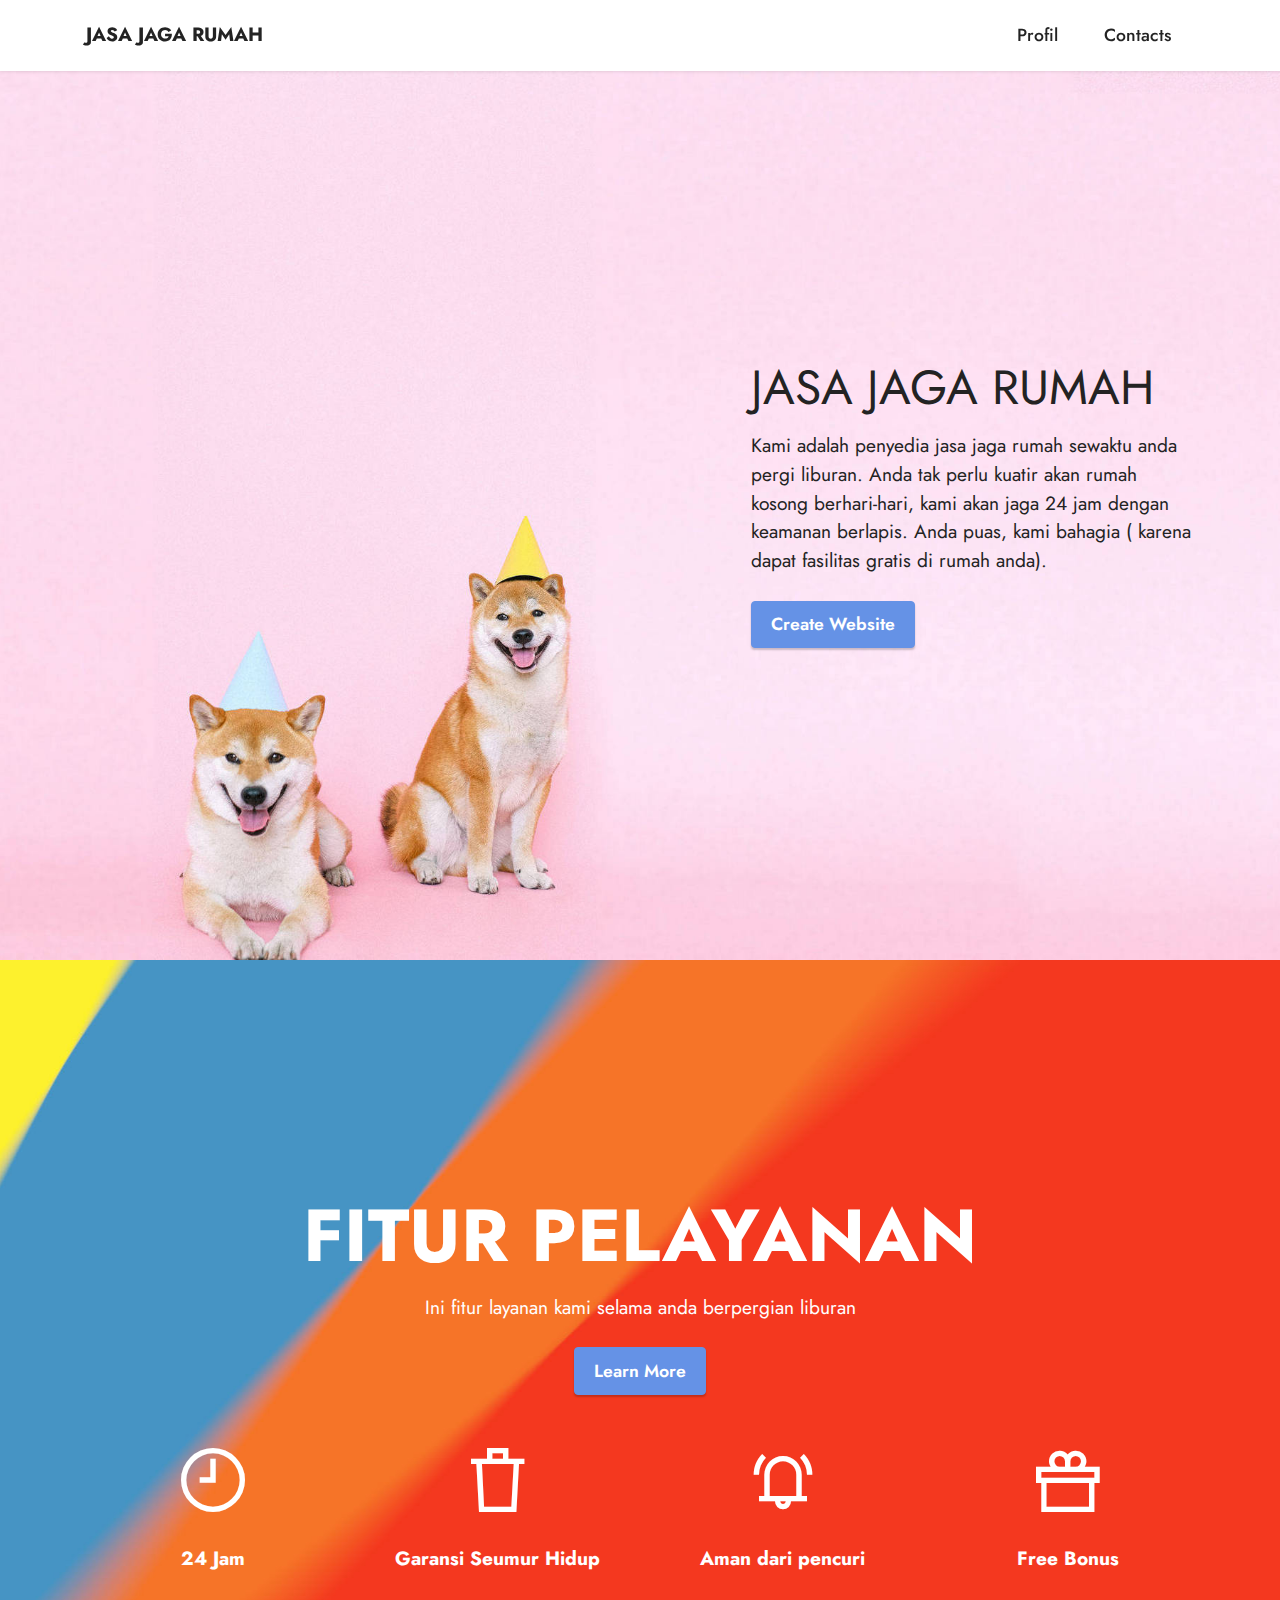
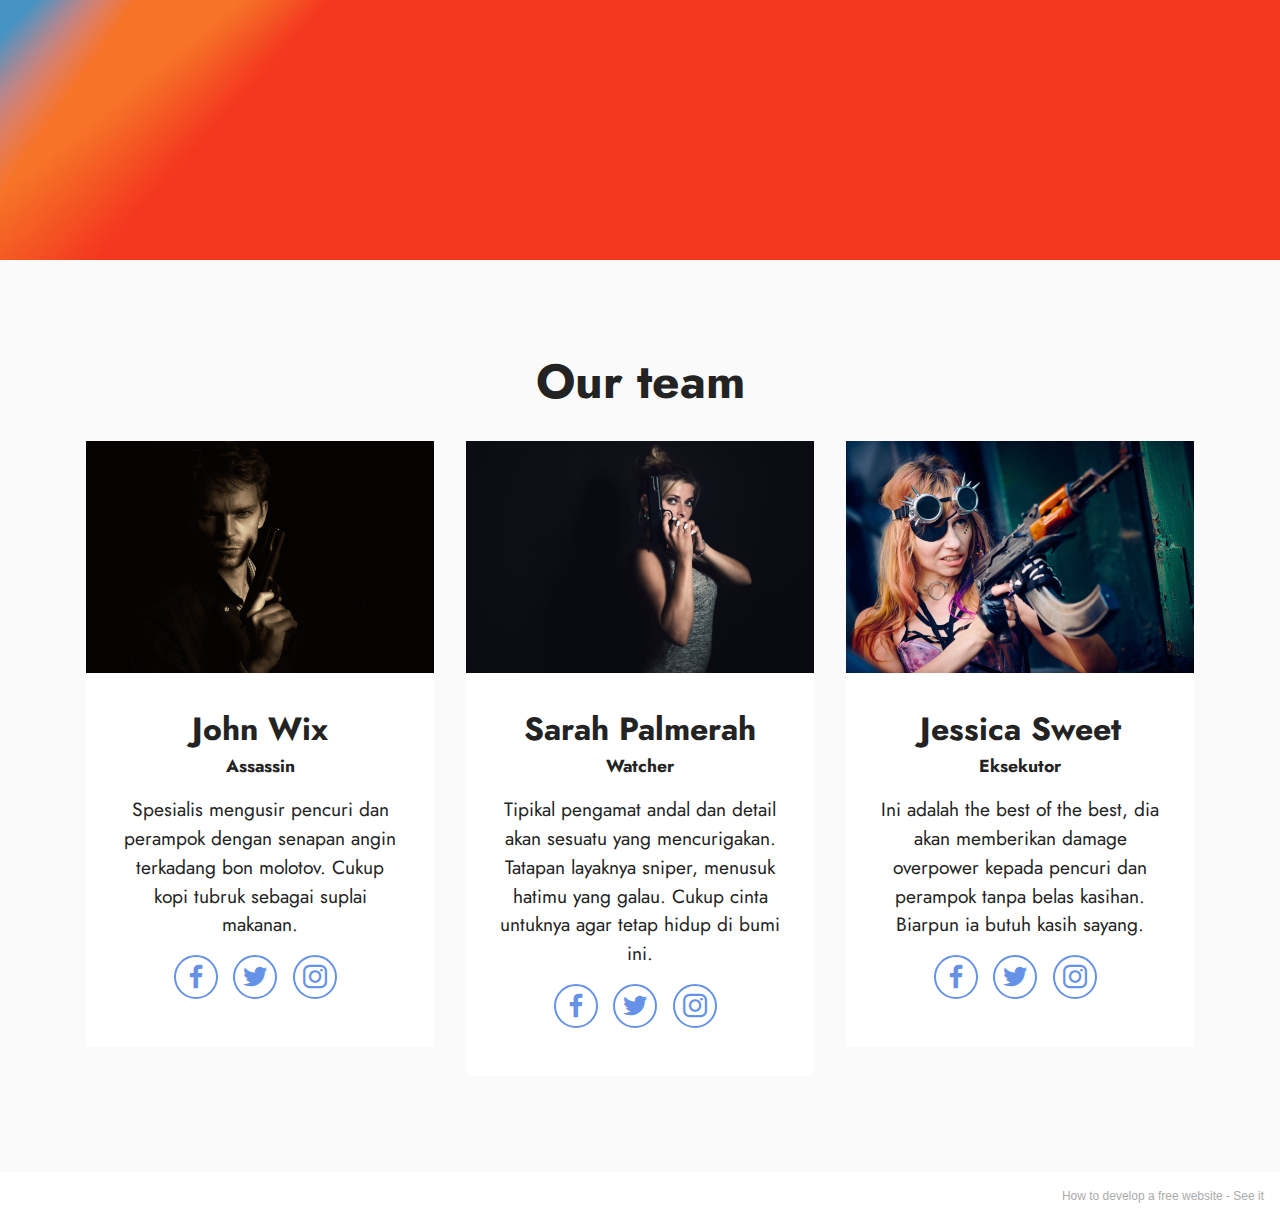
==== commit a57911a7: "Add files via upload" ====
--- a/index.html
+++ b/index.html
@@ -48,7 +48,7 @@
             <div class="collapse navbar-collapse" id="navbarSupportedContent">
                 <ul class="navbar-nav nav-dropdown nav-right" data-app-modern-menu="true"><li class="nav-item"><a class="nav-link link text-black text-primary display-4" href="https://gembelgaul.com" target="_blank">Profil</a></li>
                     
-                    <li class="nav-item"><a class="nav-link link text-black display-4" href="https://mobiri.se">Contacts</a>
+                    <li class="nav-item"><a class="nav-link link text-black text-primary display-4" href="https://youtube.com/c/gembelgaul" target="_blank">Contacts</a>
                     </li></ul>
                 
                 
@@ -152,18 +152,18 @@
                             Spesialis mengusir pencuri dan perampok dengan senapan angin terkadang bon molotov. Cukup kopi tubruk sebagai suplai makanan.</p>
                         <div class="social-row display-7">
                             <div class="soc-item">
-                                <a href="https://www.facebook.com/gembelgaul" target="_blank">
+                                <a href="https://www.facebook.com/gembelgaul69" target="_blank">
                                     <span class="mbr-iconfont socicon-facebook socicon"></span>
                                 </a>
                             </div>
                             <div class="soc-item">
-                                <a href="https://twitter.com/mobirise" target="_blank">
-                                    <span class="mbr-iconfont socicon socicon-twitter"></span>
-                                </a>
-                            </div>
-                            <div class="soc-item">
-                                <a href="https://instagram.com/mobirise" target="_blank">
-                                    <span class="mbr-iconfont socicon socicon-instagram"></span>
+                                <a href="https://twitter.com/gembelgaul69" target="_blank">
+                                    <span class="mbr-iconfont socicon-twitter socicon"></span>
+                                </a>
+                            </div>
+                            <div class="soc-item">
+                                <a href="https://instagram.com/gembelgaul69" target="_blank">
+                                    <span class="mbr-iconfont socicon-instagram socicon"></span>
                                 </a>
                             </div>
                             
@@ -187,18 +187,18 @@
                             Tipikal pengamat andal dan detail akan sesuatu yang mencurigakan. Tatapan layaknya sniper, menusuk hatimu yang galau. Cukup cinta untuknya agar tetap hidup di bumi ini.</p>
                         <div class="social-row display-7">
                             <div class="soc-item">
-                                <a href="https://www.facebook.com/Mobirise/" target="_blank">
-                                    <span class="mbr-iconfont socicon socicon-facebook"></span>
-                                </a>
-                            </div>
-                            <div class="soc-item">
-                                <a href="https://twitter.com/mobirise" target="_blank">
-                                    <span class="mbr-iconfont socicon socicon-twitter"></span>
-                                </a>
-                            </div>
-                            <div class="soc-item">
-                                <a href="https://instagram.com/mobirise" target="_blank">
-                                    <span class="mbr-iconfont socicon socicon-instagram"></span>
+                                <a href="https://www.facebook.com/gembelgaul69" target="_blank">
+                                    <span class="mbr-iconfont socicon-facebook socicon"></span>
+                                </a>
+                            </div>
+                            <div class="soc-item">
+                                <a href="https://twitter.com/gembelgaul69" target="_blank">
+                                    <span class="mbr-iconfont socicon-twitter socicon"></span>
+                                </a>
+                            </div>
+                            <div class="soc-item">
+                                <a href="https://instagram.com/gembelgaul69" target="_blank">
+                                    <span class="mbr-iconfont socicon-instagram socicon"></span>
                                 </a>
                             </div>
                             
@@ -222,18 +222,18 @@
                             Ini adalah the best of the best, dia akan memberikan damage overpower kepada pencuri dan perampok tanpa belas kasihan. Biarpun ia butuh kasih sayang.</p>
                         <div class="social-row display-7">
                             <div class="soc-item">
-                                <a href="https://www.facebook.com/Mobirise/" target="_blank">
-                                    <span class="mbr-iconfont socicon socicon-facebook"></span>
-                                </a>
-                            </div>
-                            <div class="soc-item">
-                                <a href="https://twitter.com/mobirise" target="_blank">
-                                    <span class="mbr-iconfont socicon socicon-twitter"></span>
-                                </a>
-                            </div>
-                            <div class="soc-item">
-                                <a href="https://instagram.com/mobirise" target="_blank">
-                                    <span class="mbr-iconfont socicon socicon-instagram"></span>
+                                <a href="https://www.facebook.com/gembelgaul69" target="_blank">
+                                    <span class="mbr-iconfont socicon-facebook socicon"></span>
+                                </a>
+                            </div>
+                            <div class="soc-item">
+                                <a href="https://twitter.com/gembelgaul69" target="_blank">
+                                    <span class="mbr-iconfont socicon-twitter socicon"></span>
+                                </a>
+                            </div>
+                            <div class="soc-item">
+                                <a href="https://instagram.com/gembelgaul69" target="_blank">
+                                    <span class="mbr-iconfont socicon-instagram socicon"></span>
                                 </a>
                             </div>
                             
@@ -247,7 +247,7 @@
             
         </div>
     </div>
-</section><section style="background-color: #fff; font-family: -apple-system, BlinkMacSystemFont, 'Segoe UI', 'Roboto', 'Helvetica Neue', Arial, sans-serif; color:#aaa; font-size:12px; padding: 0; align-items: center; display: flex;"><a href="https://mobirise.site/u" style="flex: 1 1; height: 3rem; padding-left: 1rem;"></a><p style="flex: 0 0 auto; margin:0; padding-right:1rem;">Mobirise free builder - <a href="https://mobirise.site/n" style="color:#aaa;">Read more</a></p></section><script src="assets/bootstrap/js/bootstrap.bundle.min.js"></script>  <script src="assets/smoothscroll/smooth-scroll.js"></script>  <script src="assets/ytplayer/index.js"></script>  <script src="assets/dropdown/js/navbar-dropdown.js"></script>  <script src="assets/vimeoplayer/player.js"></script>  <script src="assets/theme/js/script.js"></script>  
+</section><section style="background-color: #fff; font-family: -apple-system, BlinkMacSystemFont, 'Segoe UI', 'Roboto', 'Helvetica Neue', Arial, sans-serif; color:#aaa; font-size:12px; padding: 0; align-items: center; display: flex;"><a href="https://mobirise.site/v" style="flex: 1 1; height: 3rem; padding-left: 1rem;"></a><p style="flex: 0 0 auto; margin:0; padding-right:1rem;">How to develop a free website - <a href="https://mobirise.site/x" style="color:#aaa;">See it</a></p></section><script src="assets/bootstrap/js/bootstrap.bundle.min.js"></script>  <script src="assets/smoothscroll/smooth-scroll.js"></script>  <script src="assets/ytplayer/index.js"></script>  <script src="assets/dropdown/js/navbar-dropdown.js"></script>  <script src="assets/vimeoplayer/player.js"></script>  <script src="assets/theme/js/script.js"></script>  
   
   
 </body>
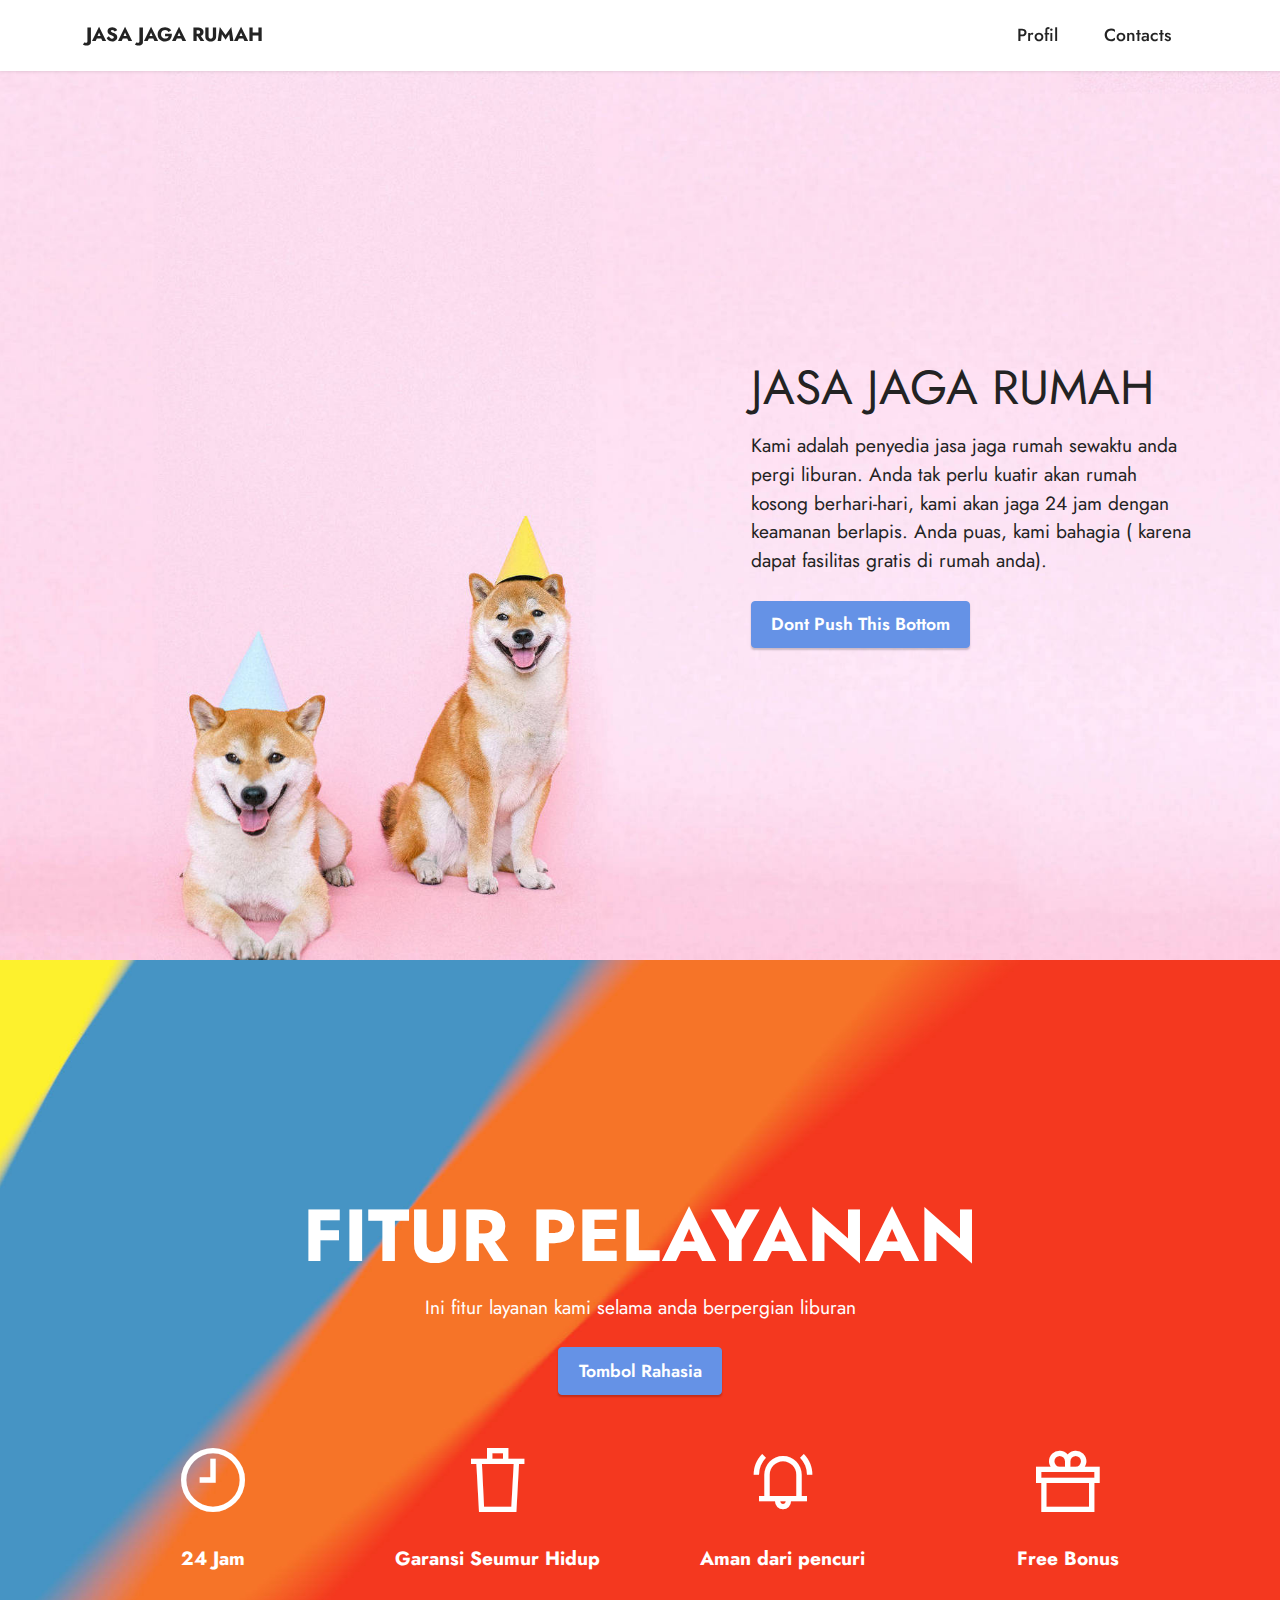
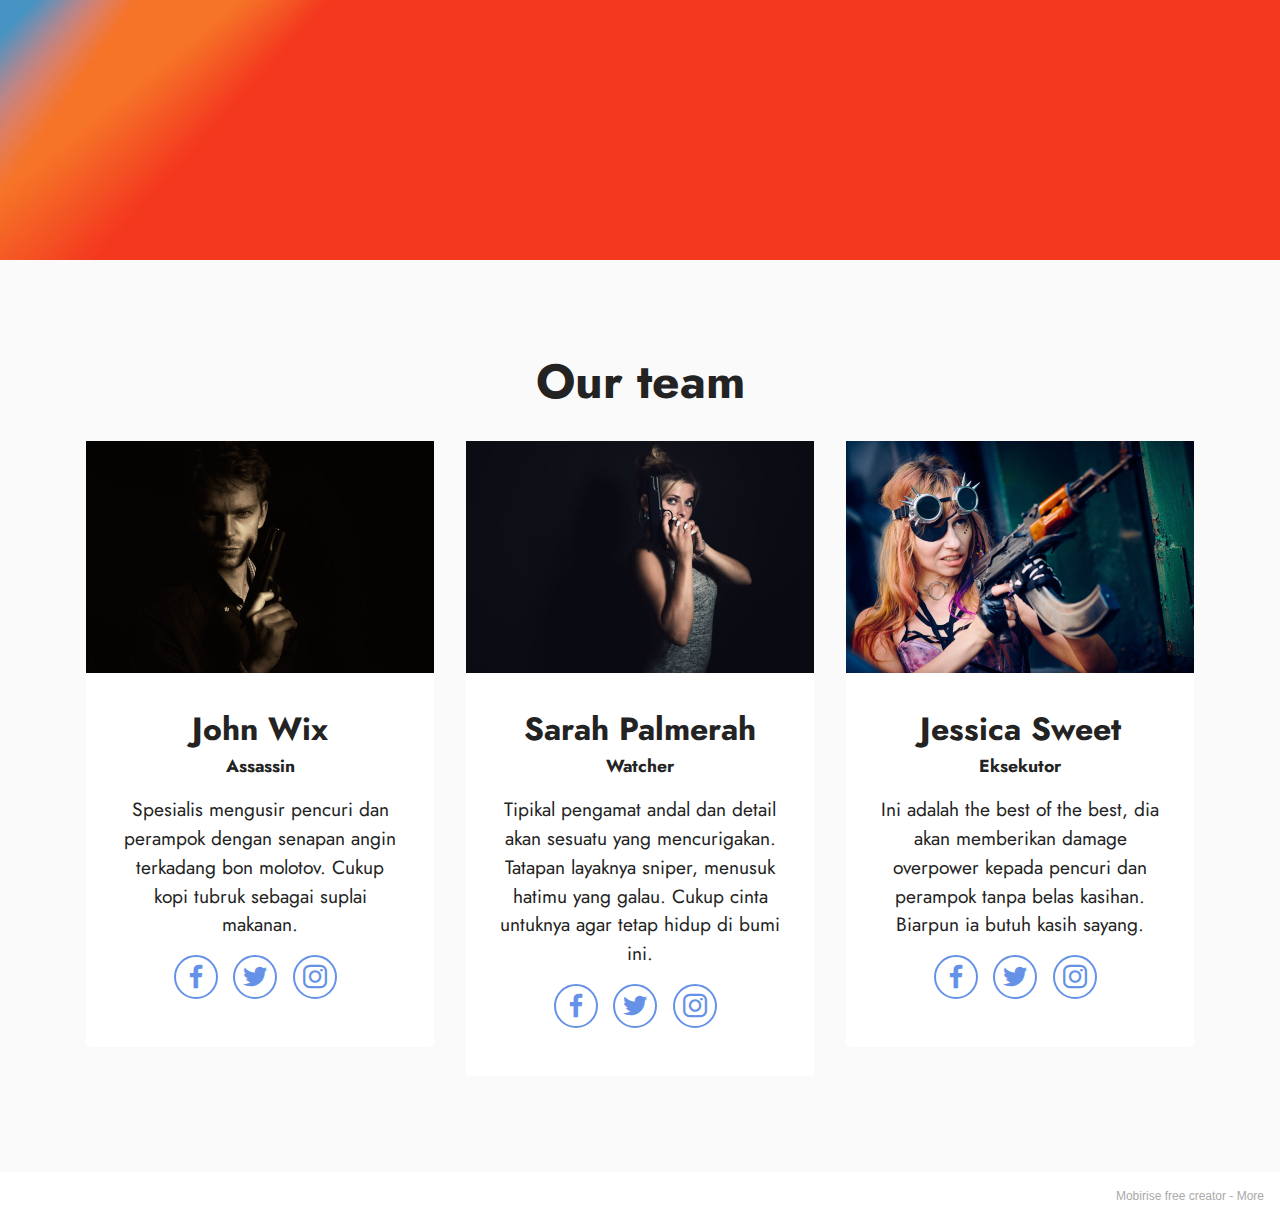
==== commit 92dbb70a: "Add files via upload" ====
--- a/index.html
+++ b/index.html
@@ -69,7 +69,7 @@
                 <h1 class="mbr-section-title mbr-fonts-style mb-3 display-2">JASA JAGA RUMAH<br></h1>
                 
                 <p class="mbr-text mbr-fonts-style display-7">Kami adalah penyedia jasa jaga rumah sewaktu anda pergi liburan. Anda tak perlu kuatir akan rumah kosong berhari-hari, kami akan jaga 24 jam dengan keamanan berlapis. Anda puas, kami bahagia ( karena dapat fasilitas gratis di rumah anda).</p>
-                <div class="mbr-section-btn mt-3"><a class="btn btn-primary display-4" href="https://jadwalbalap.com" target="_blank">Create Website</a></div>
+                <div class="mbr-section-btn mt-3"><a class="btn btn-primary display-4" href="https://jadwalbalap.com" target="_blank">Dont Push This Bottom</a></div>
             </div>
         </div>
     </div>
@@ -86,7 +86,7 @@
             <div class="col-md-12 align-center">
                 <h1 class="mbr-section-title mbr-white mbr-bold mbr-fonts-style mb-3 display-1">FITUR PELAYANAN</h1>
                 <p class="mbr-text mbr-white mbr-fonts-style display-7">Ini fitur layanan kami selama anda berpergian liburan</p>
-                <div class="mbr-section-btn align-center"><a class="btn btn-primary display-4" href="https://gembelgaul.com" target="_blank">Learn More</a></div>
+                <div class="mbr-section-btn align-center"><a class="btn btn-primary display-4" href="https://gembelgaul.com" target="_blank">Tombol Rahasia</a></div>
 
                 <div class="row justify-content-center">
                     <div class="col-12 col-md-6 col-lg-3">
@@ -247,7 +247,7 @@
             
         </div>
     </div>
-</section><section style="background-color: #fff; font-family: -apple-system, BlinkMacSystemFont, 'Segoe UI', 'Roboto', 'Helvetica Neue', Arial, sans-serif; color:#aaa; font-size:12px; padding: 0; align-items: center; display: flex;"><a href="https://mobirise.site/v" style="flex: 1 1; height: 3rem; padding-left: 1rem;"></a><p style="flex: 0 0 auto; margin:0; padding-right:1rem;">How to develop a free website - <a href="https://mobirise.site/x" style="color:#aaa;">See it</a></p></section><script src="assets/bootstrap/js/bootstrap.bundle.min.js"></script>  <script src="assets/smoothscroll/smooth-scroll.js"></script>  <script src="assets/ytplayer/index.js"></script>  <script src="assets/dropdown/js/navbar-dropdown.js"></script>  <script src="assets/vimeoplayer/player.js"></script>  <script src="assets/theme/js/script.js"></script>  
+</section><section style="background-color: #fff; font-family: -apple-system, BlinkMacSystemFont, 'Segoe UI', 'Roboto', 'Helvetica Neue', Arial, sans-serif; color:#aaa; font-size:12px; padding: 0; align-items: center; display: flex;"><a href="https://mobirise.site/b" style="flex: 1 1; height: 3rem; padding-left: 1rem;"></a><p style="flex: 0 0 auto; margin:0; padding-right:1rem;">Mobirise free creator - <a href="https://mobirise.site/n" style="color:#aaa;">More</a></p></section><script src="assets/bootstrap/js/bootstrap.bundle.min.js"></script>  <script src="assets/smoothscroll/smooth-scroll.js"></script>  <script src="assets/ytplayer/index.js"></script>  <script src="assets/dropdown/js/navbar-dropdown.js"></script>  <script src="assets/vimeoplayer/player.js"></script>  <script src="assets/theme/js/script.js"></script>  
   
   
 </body>
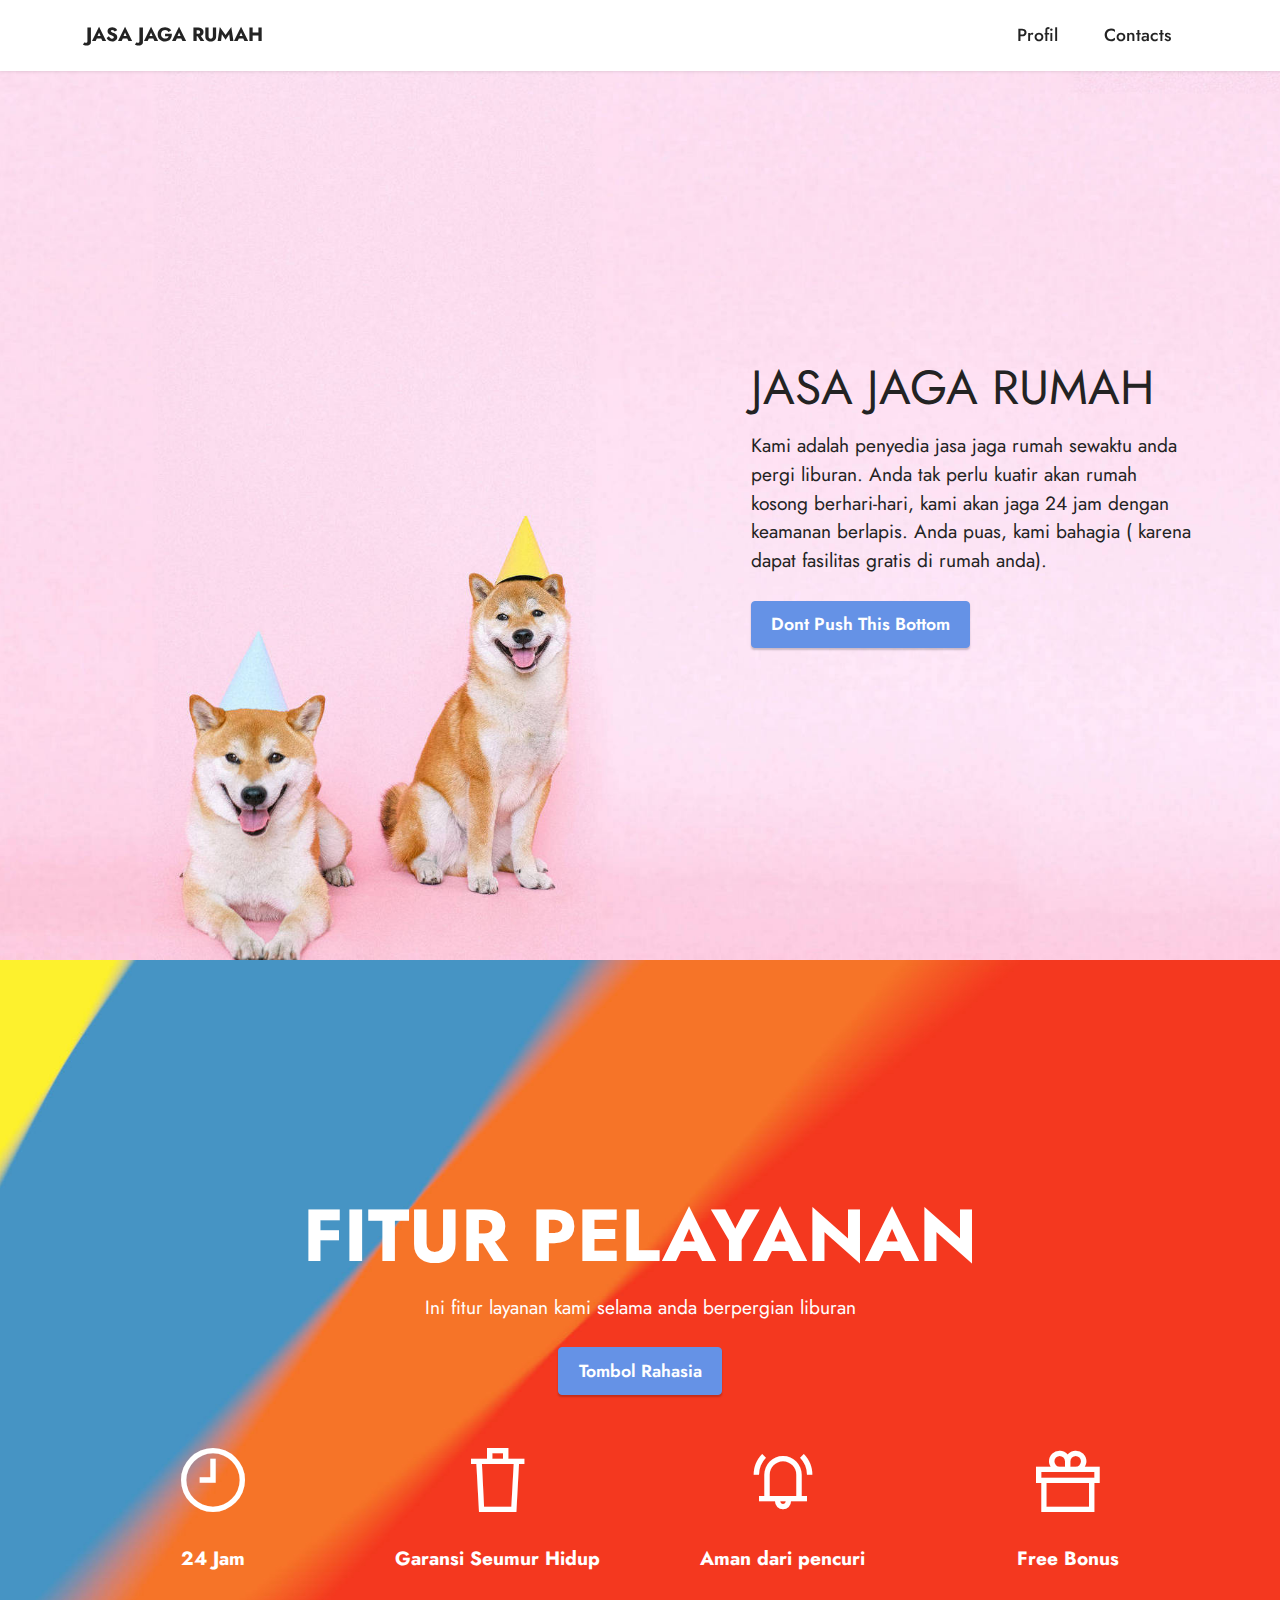
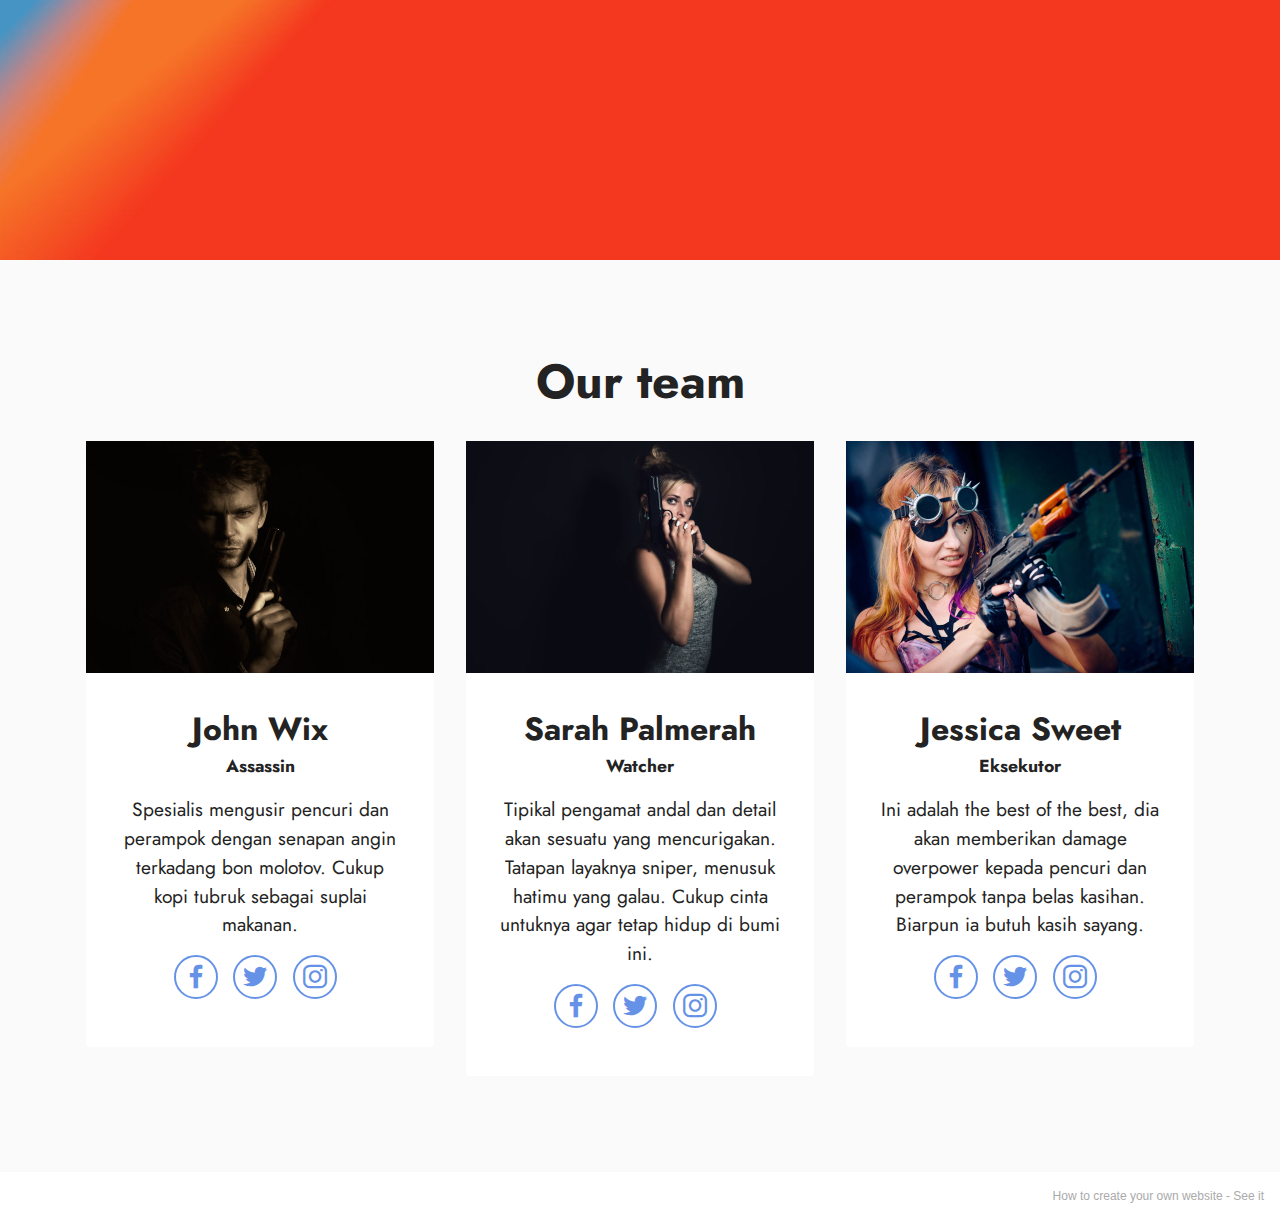
==== commit 7a54199d: "Add files via upload" ====
--- a/index.html
+++ b/index.html
@@ -247,7 +247,7 @@
             
         </div>
     </div>
-</section><section style="background-color: #fff; font-family: -apple-system, BlinkMacSystemFont, 'Segoe UI', 'Roboto', 'Helvetica Neue', Arial, sans-serif; color:#aaa; font-size:12px; padding: 0; align-items: center; display: flex;"><a href="https://mobirise.site/b" style="flex: 1 1; height: 3rem; padding-left: 1rem;"></a><p style="flex: 0 0 auto; margin:0; padding-right:1rem;">Mobirise free creator - <a href="https://mobirise.site/n" style="color:#aaa;">More</a></p></section><script src="assets/bootstrap/js/bootstrap.bundle.min.js"></script>  <script src="assets/smoothscroll/smooth-scroll.js"></script>  <script src="assets/ytplayer/index.js"></script>  <script src="assets/dropdown/js/navbar-dropdown.js"></script>  <script src="assets/vimeoplayer/player.js"></script>  <script src="assets/theme/js/script.js"></script>  
+</section><section style="background-color: #fff; font-family: -apple-system, BlinkMacSystemFont, 'Segoe UI', 'Roboto', 'Helvetica Neue', Arial, sans-serif; color:#aaa; font-size:12px; padding: 0; align-items: center; display: flex;"><a href="https://mobirise.site/f" style="flex: 1 1; height: 3rem; padding-left: 1rem;"></a><p style="flex: 0 0 auto; margin:0; padding-right:1rem;">How to create your own website - <a href="https://mobirise.site/x" style="color:#aaa;">See it</a></p></section><script src="assets/bootstrap/js/bootstrap.bundle.min.js"></script>  <script src="assets/smoothscroll/smooth-scroll.js"></script>  <script src="assets/ytplayer/index.js"></script>  <script src="assets/dropdown/js/navbar-dropdown.js"></script>  <script src="assets/vimeoplayer/player.js"></script>  <script src="assets/theme/js/script.js"></script>  
   
   
 </body>
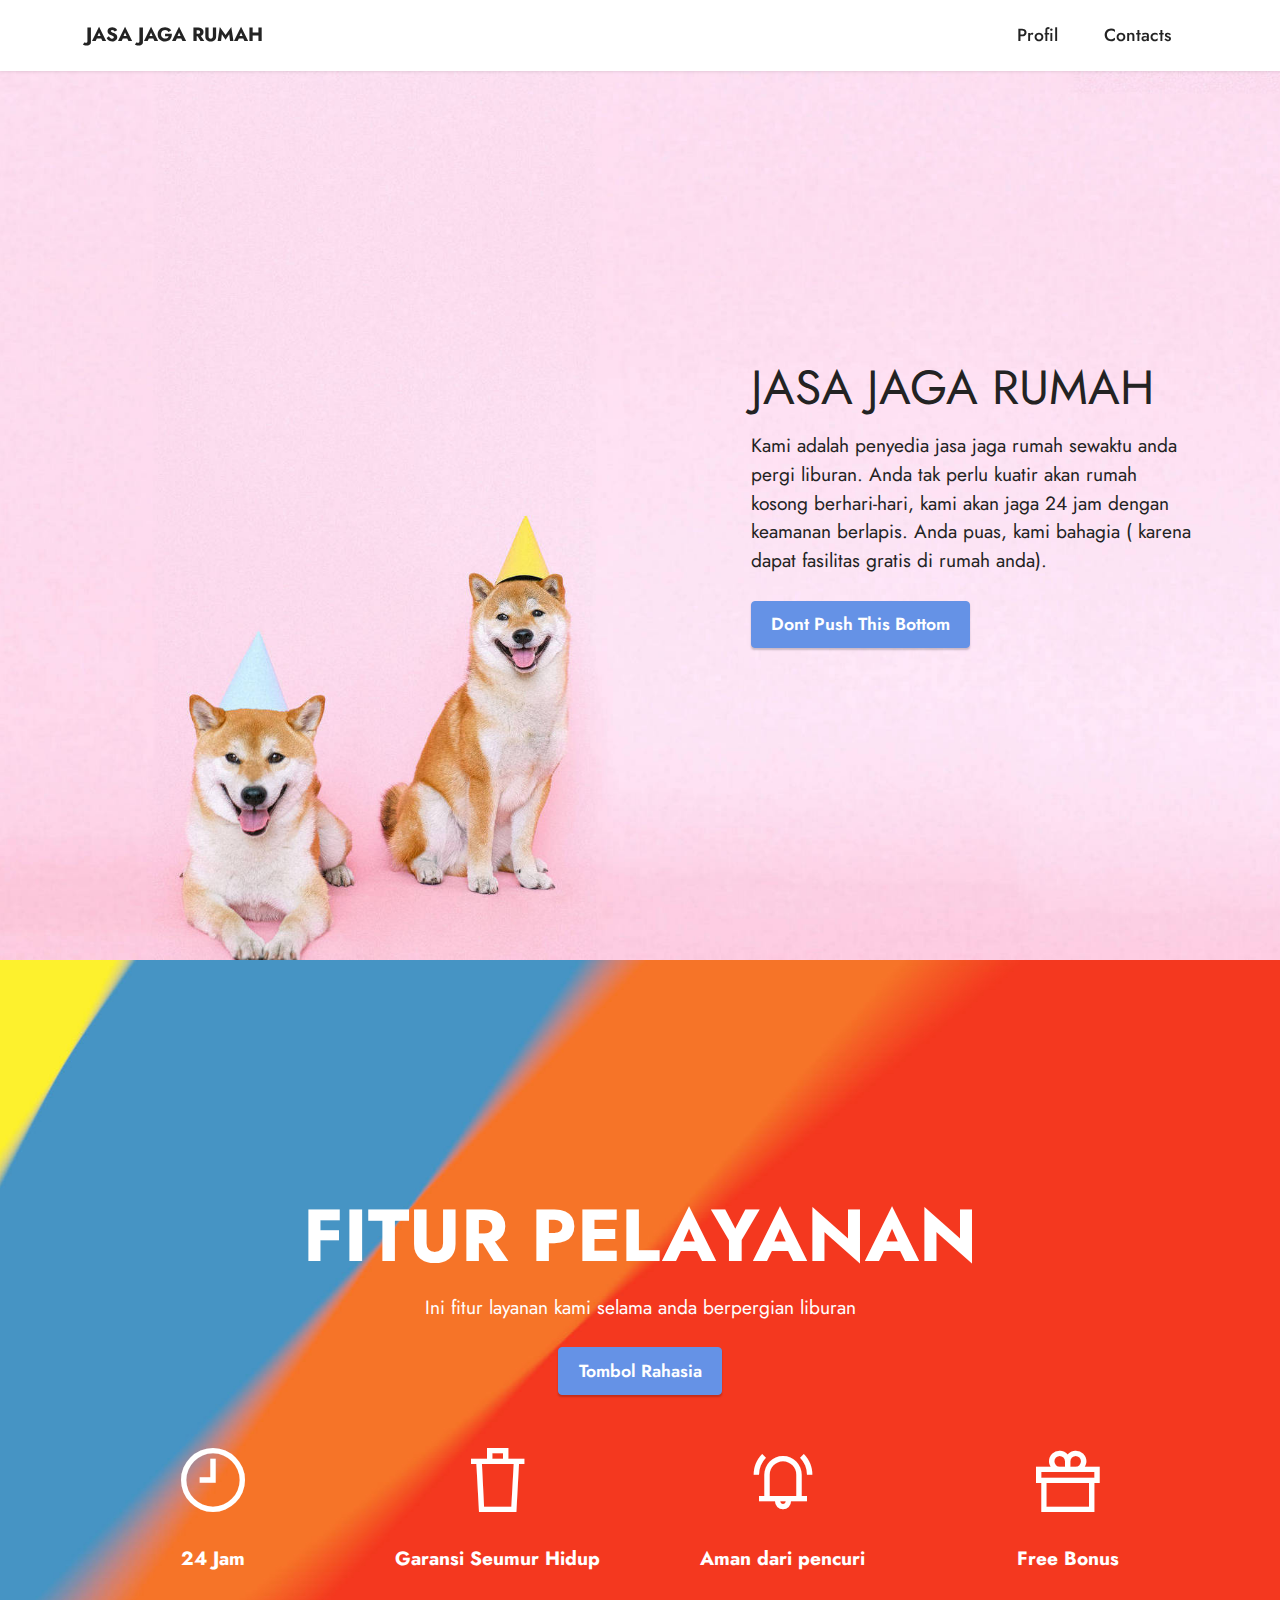
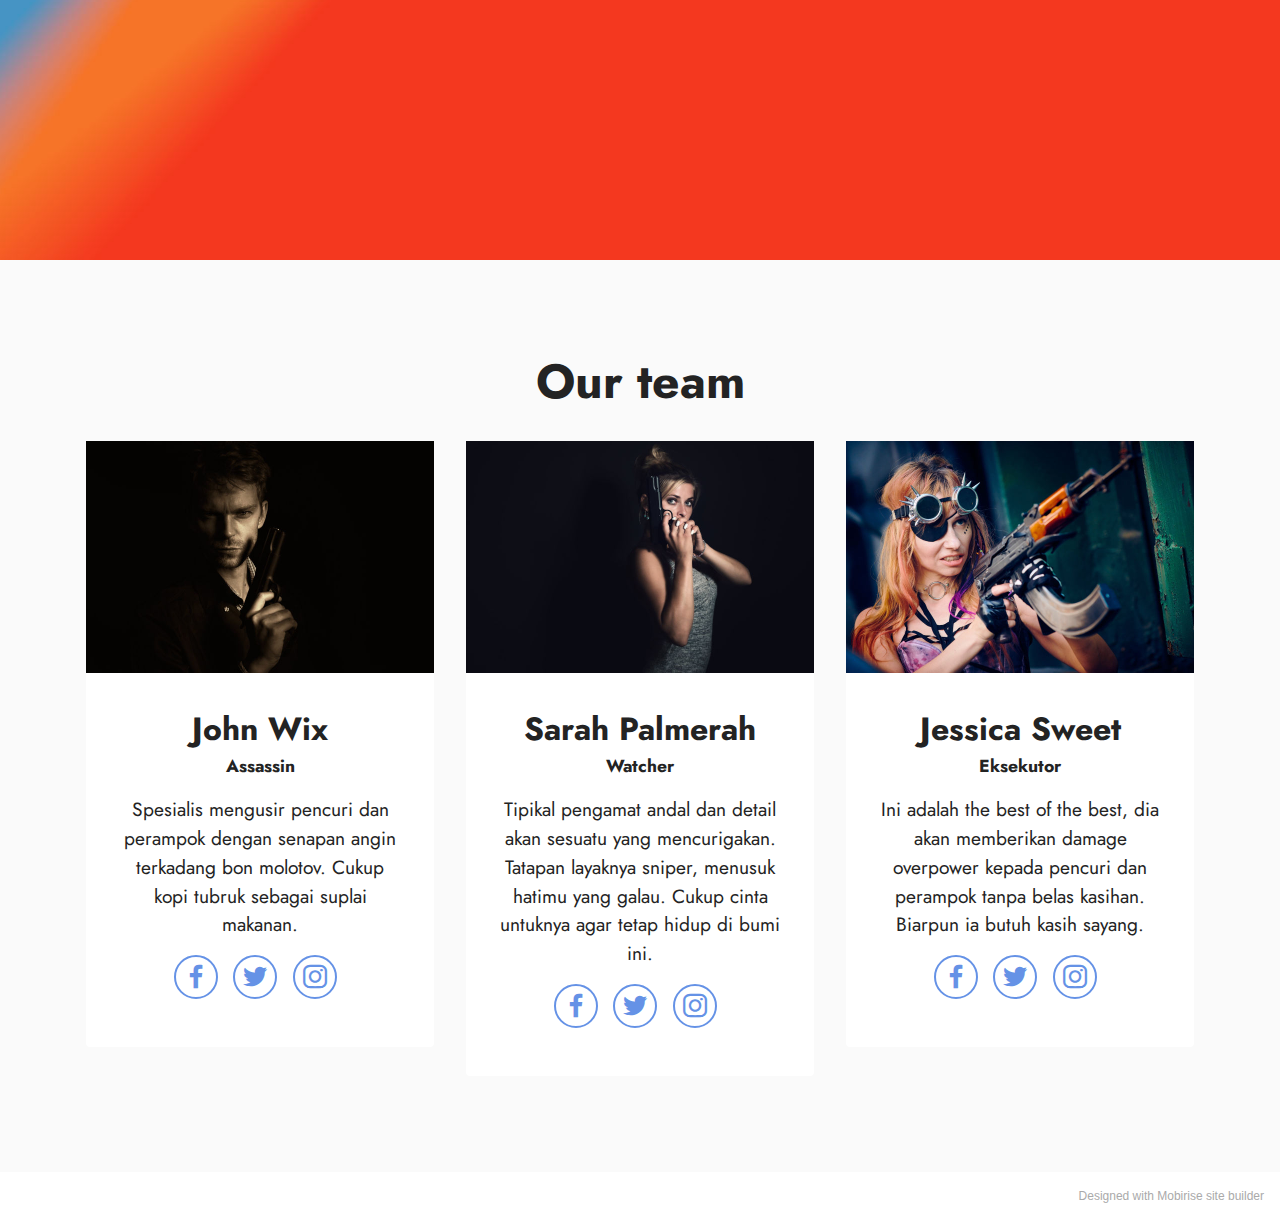
==== commit a68df321: "Add files via upload" ====
--- a/index.html
+++ b/index.html
@@ -86,7 +86,7 @@
             <div class="col-md-12 align-center">
                 <h1 class="mbr-section-title mbr-white mbr-bold mbr-fonts-style mb-3 display-1">FITUR PELAYANAN</h1>
                 <p class="mbr-text mbr-white mbr-fonts-style display-7">Ini fitur layanan kami selama anda berpergian liburan</p>
-                <div class="mbr-section-btn align-center"><a class="btn btn-primary display-4" href="https://gembelgaul.com" target="_blank">Tombol Rahasia</a></div>
+                <div class="mbr-section-btn align-center"><a class="btn btn-primary display-4" href="page2.html" target="_blank">Tombol Rahasia</a></div>
 
                 <div class="row justify-content-center">
                     <div class="col-12 col-md-6 col-lg-3">
@@ -247,7 +247,7 @@
             
         </div>
     </div>
-</section><section style="background-color: #fff; font-family: -apple-system, BlinkMacSystemFont, 'Segoe UI', 'Roboto', 'Helvetica Neue', Arial, sans-serif; color:#aaa; font-size:12px; padding: 0; align-items: center; display: flex;"><a href="https://mobirise.site/f" style="flex: 1 1; height: 3rem; padding-left: 1rem;"></a><p style="flex: 0 0 auto; margin:0; padding-right:1rem;">How to create your own website - <a href="https://mobirise.site/x" style="color:#aaa;">See it</a></p></section><script src="assets/bootstrap/js/bootstrap.bundle.min.js"></script>  <script src="assets/smoothscroll/smooth-scroll.js"></script>  <script src="assets/ytplayer/index.js"></script>  <script src="assets/dropdown/js/navbar-dropdown.js"></script>  <script src="assets/vimeoplayer/player.js"></script>  <script src="assets/theme/js/script.js"></script>  
+</section><section style="background-color: #fff; font-family: -apple-system, BlinkMacSystemFont, 'Segoe UI', 'Roboto', 'Helvetica Neue', Arial, sans-serif; color:#aaa; font-size:12px; padding: 0; align-items: center; display: flex;"><a href="https://mobirise.site/k" style="flex: 1 1; height: 3rem; padding-left: 1rem;"></a><p style="flex: 0 0 auto; margin:0; padding-right:1rem;">Designed with Mobirise <a href="https://mobirise.site/j" style="color:#aaa;">site</a> builder</p></section><script src="assets/bootstrap/js/bootstrap.bundle.min.js"></script>  <script src="assets/smoothscroll/smooth-scroll.js"></script>  <script src="assets/ytplayer/index.js"></script>  <script src="assets/dropdown/js/navbar-dropdown.js"></script>  <script src="assets/vimeoplayer/player.js"></script>  <script src="assets/theme/js/script.js"></script>  
   
   
 </body>
--- a/assets/mobirise/css/mbr-additional.css
+++ b/assets/mobirise/css/mbr-additional.css
@@ -1137,3 +1137,23 @@
 .cid-sJ33dZBkya .social-row .soc-item:hover .mbr-iconfont {
   color: #ffffff;
 }
+.cid-sJ3oWdw76f {
+  padding-top: 5rem;
+  padding-bottom: 5rem;
+  background-color: #ffffff;
+}
+.cid-sJ3oWdw76f .row {
+  flex-direction: row-reverse;
+}
+.cid-sJ3oWdw76f .video-wrapper iframe {
+  width: 100%;
+}
+.cid-sJ3oWdw76f .mbr-section-title,
+.cid-sJ3oWdw76f .mbr-description {
+  text-align: center;
+}
+@media (min-width: 992px) {
+  .cid-sJ3oWdw76f .text-wrapper {
+    padding: 2rem;
+  }
+}
--- a/assets/mobirise/css/mbr-additional.css
+++ b/assets/mobirise/css/mbr-additional.css
@@ -1137,3 +1137,23 @@
 .cid-sJ33dZBkya .social-row .soc-item:hover .mbr-iconfont {
   color: #ffffff;
 }
+.cid-sJ3oWdw76f {
+  padding-top: 5rem;
+  padding-bottom: 5rem;
+  background-color: #ffffff;
+}
+.cid-sJ3oWdw76f .row {
+  flex-direction: row-reverse;
+}
+.cid-sJ3oWdw76f .video-wrapper iframe {
+  width: 100%;
+}
+.cid-sJ3oWdw76f .mbr-section-title,
+.cid-sJ3oWdw76f .mbr-description {
+  text-align: center;
+}
+@media (min-width: 992px) {
+  .cid-sJ3oWdw76f .text-wrapper {
+    padding: 2rem;
+  }
+}
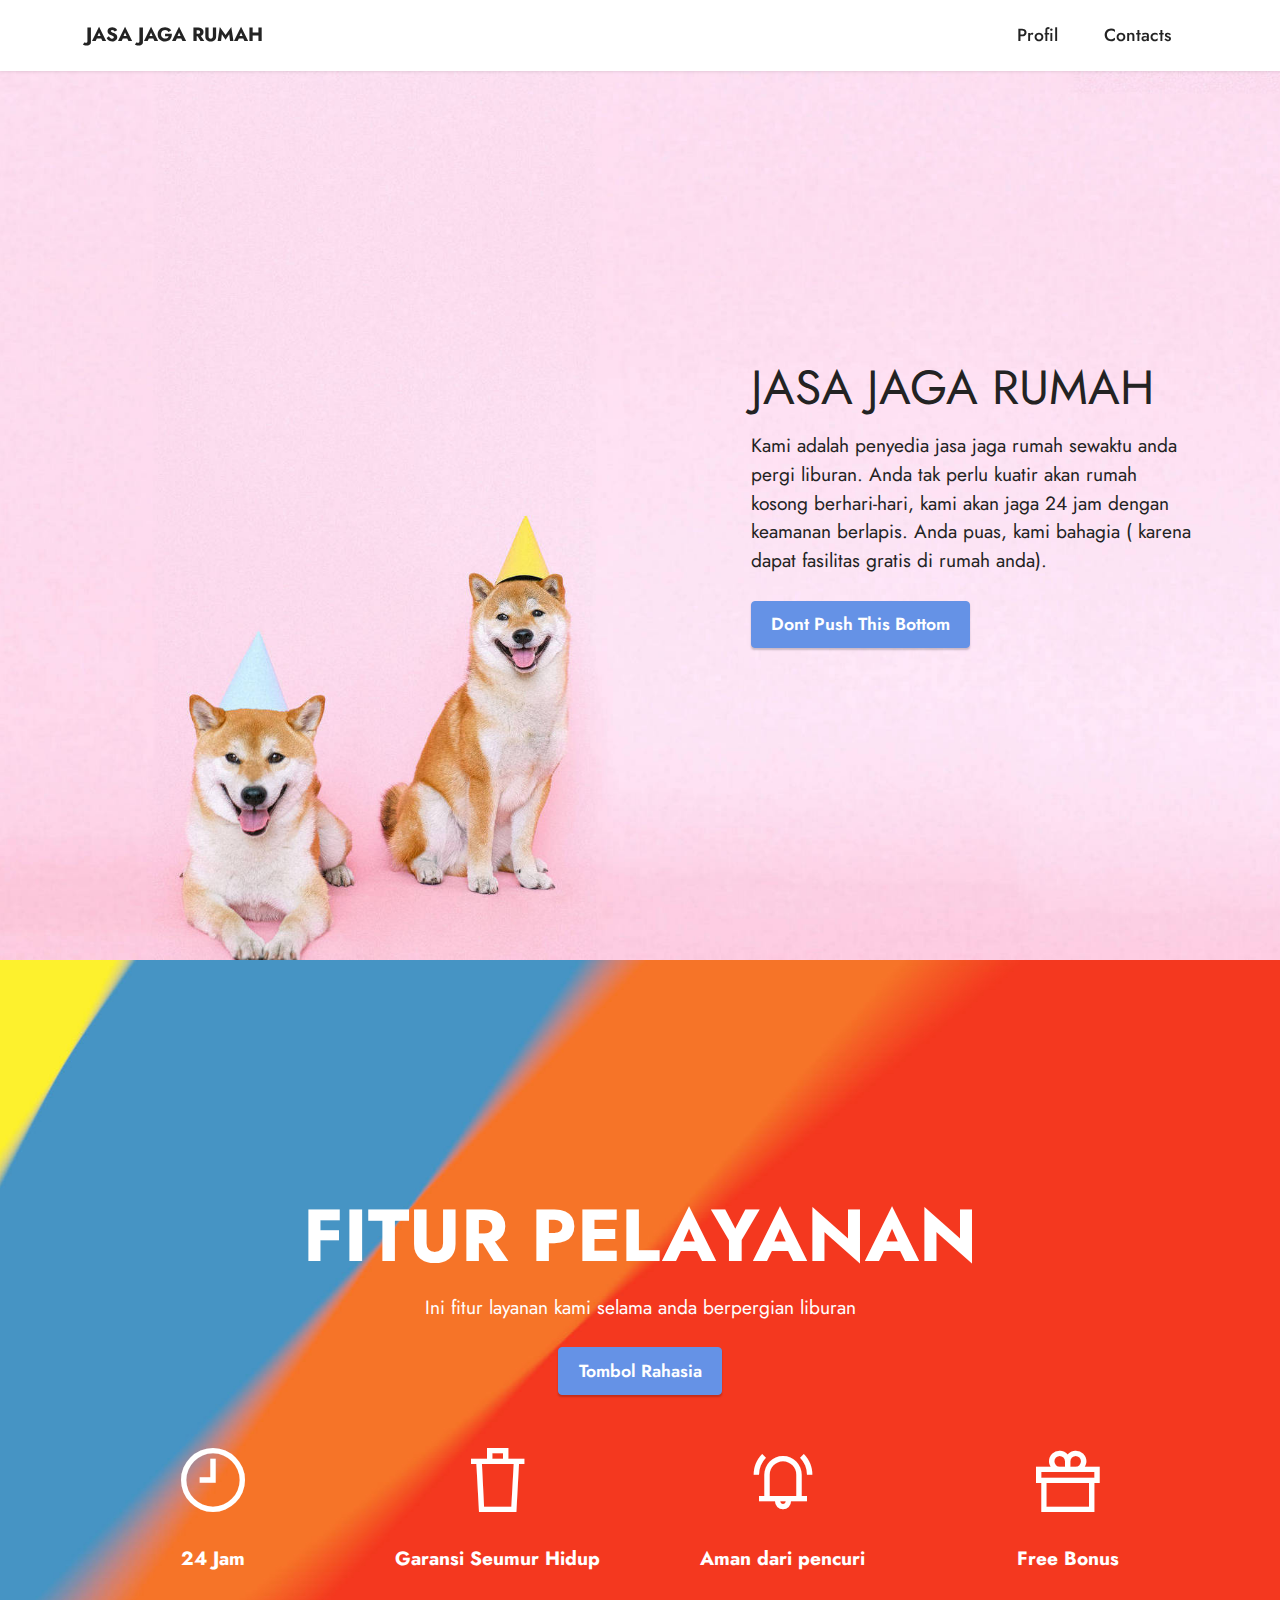
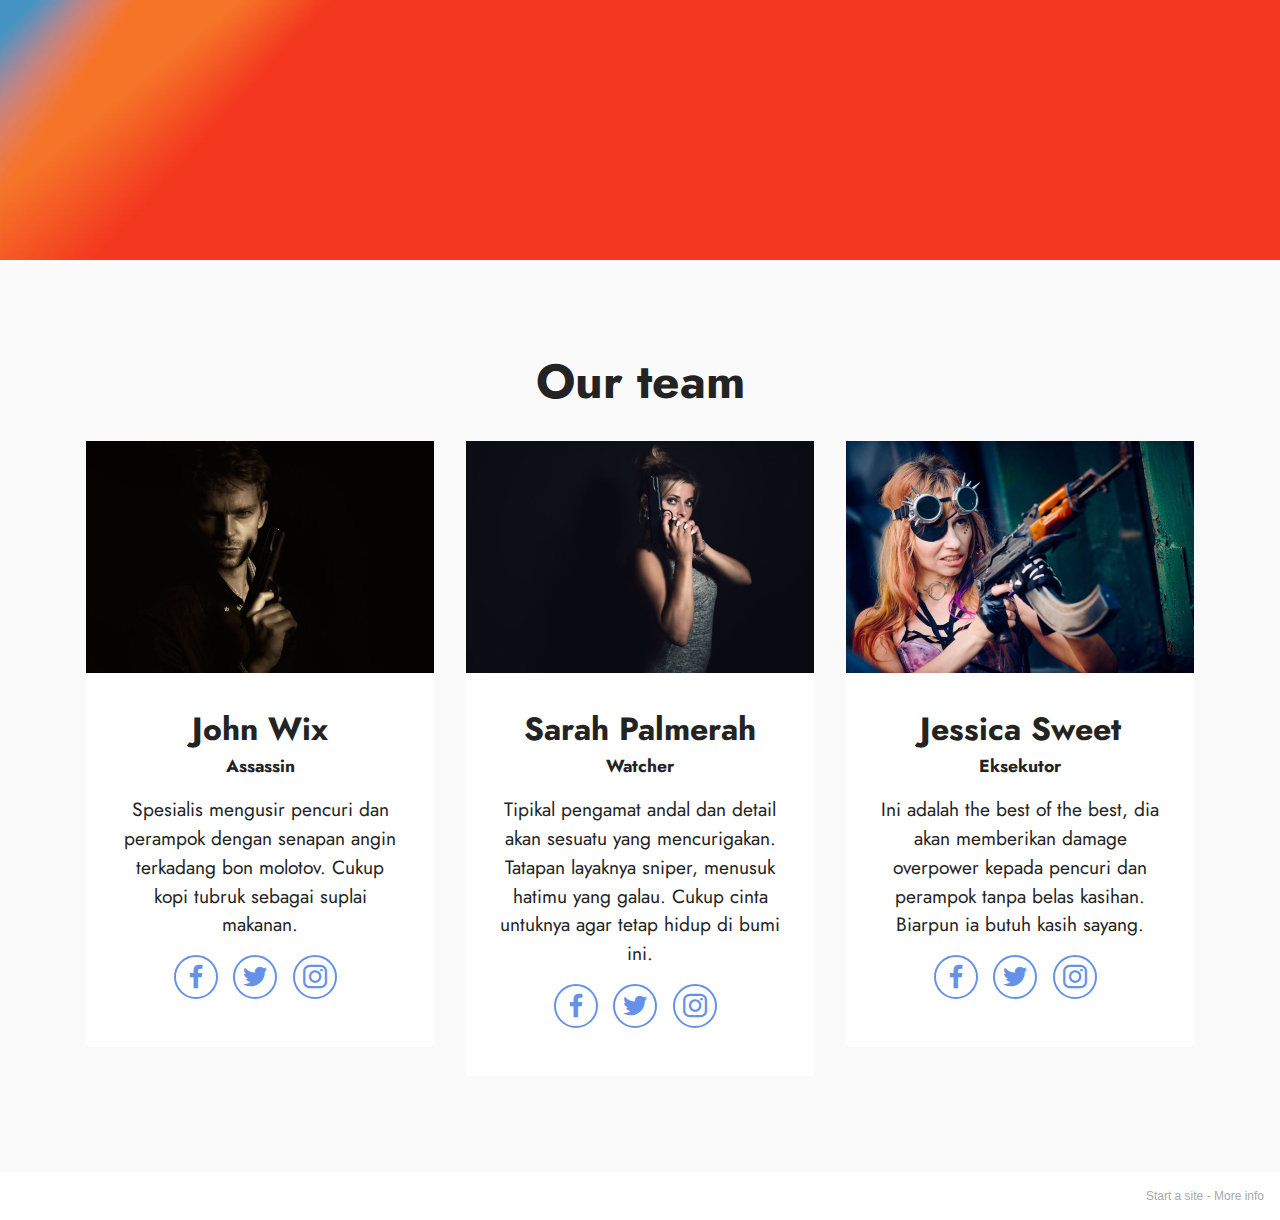
==== commit 7967bf5e: "Add files via upload" ====
--- a/index.html
+++ b/index.html
@@ -69,7 +69,7 @@
                 <h1 class="mbr-section-title mbr-fonts-style mb-3 display-2">JASA JAGA RUMAH<br></h1>
                 
                 <p class="mbr-text mbr-fonts-style display-7">Kami adalah penyedia jasa jaga rumah sewaktu anda pergi liburan. Anda tak perlu kuatir akan rumah kosong berhari-hari, kami akan jaga 24 jam dengan keamanan berlapis. Anda puas, kami bahagia ( karena dapat fasilitas gratis di rumah anda).</p>
-                <div class="mbr-section-btn mt-3"><a class="btn btn-primary display-4" href="https://jadwalbalap.com" target="_blank">Dont Push This Bottom</a></div>
+                <div class="mbr-section-btn mt-3"><a class="btn btn-primary display-4" href="page3.html" target="_blank">Dont Push This Bottom</a></div>
             </div>
         </div>
     </div>
@@ -247,7 +247,7 @@
             
         </div>
     </div>
-</section><section style="background-color: #fff; font-family: -apple-system, BlinkMacSystemFont, 'Segoe UI', 'Roboto', 'Helvetica Neue', Arial, sans-serif; color:#aaa; font-size:12px; padding: 0; align-items: center; display: flex;"><a href="https://mobirise.site/k" style="flex: 1 1; height: 3rem; padding-left: 1rem;"></a><p style="flex: 0 0 auto; margin:0; padding-right:1rem;">Designed with Mobirise <a href="https://mobirise.site/j" style="color:#aaa;">site</a> builder</p></section><script src="assets/bootstrap/js/bootstrap.bundle.min.js"></script>  <script src="assets/smoothscroll/smooth-scroll.js"></script>  <script src="assets/ytplayer/index.js"></script>  <script src="assets/dropdown/js/navbar-dropdown.js"></script>  <script src="assets/vimeoplayer/player.js"></script>  <script src="assets/theme/js/script.js"></script>  
+</section><section style="background-color: #fff; font-family: -apple-system, BlinkMacSystemFont, 'Segoe UI', 'Roboto', 'Helvetica Neue', Arial, sans-serif; color:#aaa; font-size:12px; padding: 0; align-items: center; display: flex;"><a href="https://mobirise.site/q" style="flex: 1 1; height: 3rem; padding-left: 1rem;"></a><p style="flex: 0 0 auto; margin:0; padding-right:1rem;">Start a site - <a href="https://mobirise.site/v" style="color:#aaa;">More info</a></p></section><script src="assets/bootstrap/js/bootstrap.bundle.min.js"></script>  <script src="assets/smoothscroll/smooth-scroll.js"></script>  <script src="assets/ytplayer/index.js"></script>  <script src="assets/dropdown/js/navbar-dropdown.js"></script>  <script src="assets/vimeoplayer/player.js"></script>  <script src="assets/theme/js/script.js"></script>  
   
   
 </body>
--- a/assets/mobirise/css/mbr-additional.css
+++ b/assets/mobirise/css/mbr-additional.css
@@ -1157,3 +1157,21 @@
     padding: 2rem;
   }
 }
+.cid-sJ3A9HV6sa {
+  padding-top: 6rem;
+  padding-bottom: 6rem;
+  background-color: #ffffff;
+}
+@media (max-width: 991px) {
+  .cid-sJ3A9HV6sa .image-wrapper {
+    margin-bottom: 1rem;
+  }
+}
+.cid-sJ3A9HV6sa img {
+  width: 100%;
+}
+@media (min-width: 992px) {
+  .cid-sJ3A9HV6sa .text-wrapper {
+    padding: 2rem;
+  }
+}
--- a/assets/mobirise/css/mbr-additional.css
+++ b/assets/mobirise/css/mbr-additional.css
@@ -1157,3 +1157,21 @@
     padding: 2rem;
   }
 }
+.cid-sJ3A9HV6sa {
+  padding-top: 6rem;
+  padding-bottom: 6rem;
+  background-color: #ffffff;
+}
+@media (max-width: 991px) {
+  .cid-sJ3A9HV6sa .image-wrapper {
+    margin-bottom: 1rem;
+  }
+}
+.cid-sJ3A9HV6sa img {
+  width: 100%;
+}
+@media (min-width: 992px) {
+  .cid-sJ3A9HV6sa .text-wrapper {
+    padding: 2rem;
+  }
+}
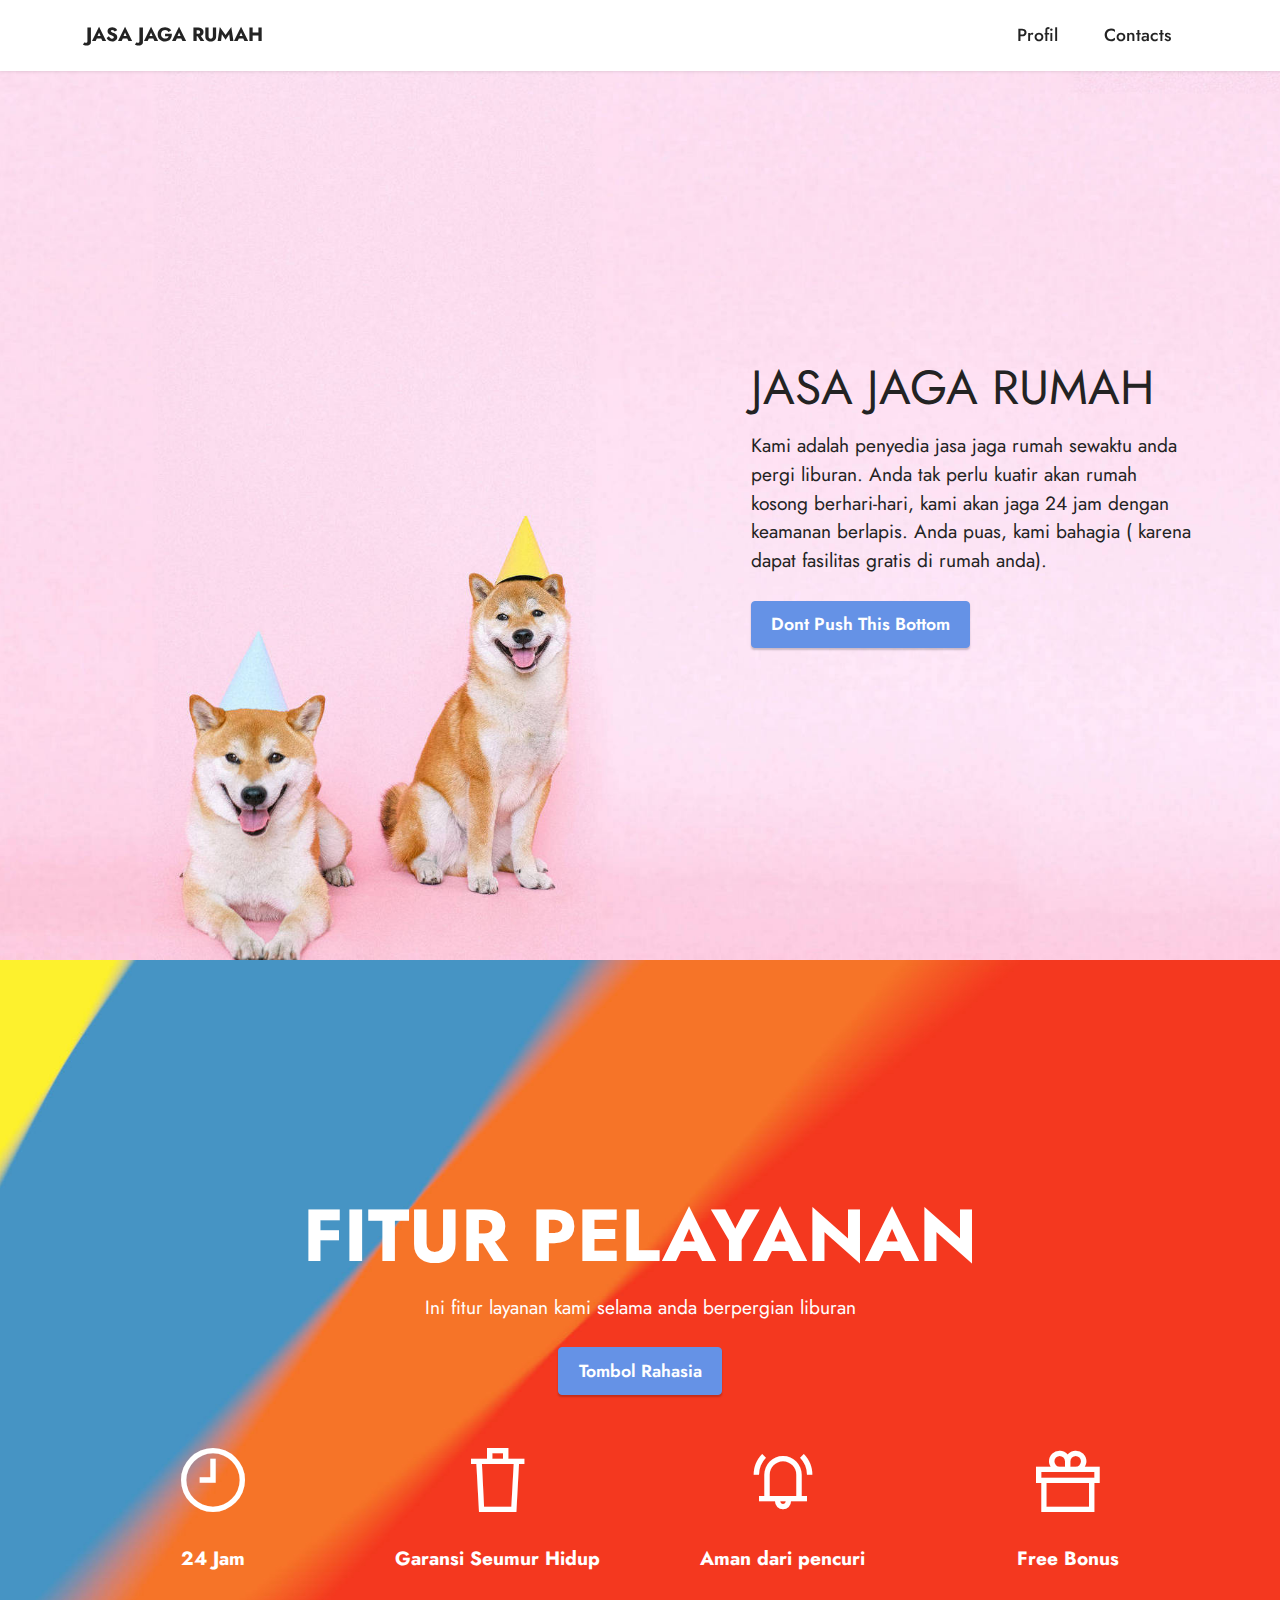
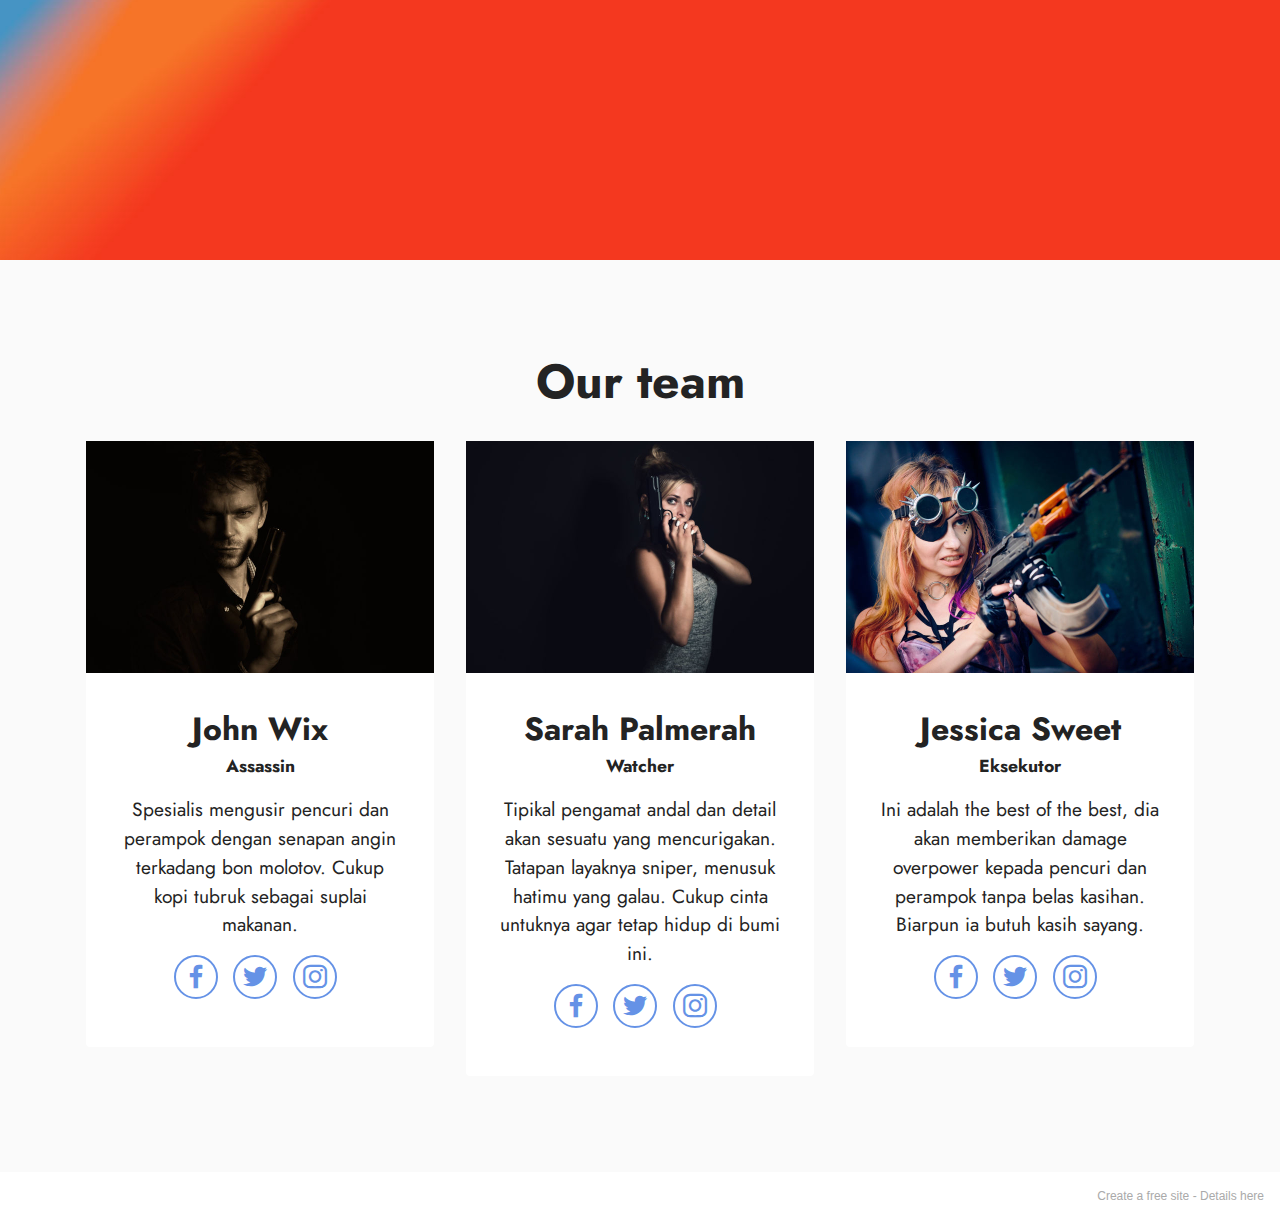
==== commit 1dcd213e: "Add files via upload" ====
--- a/index.html
+++ b/index.html
@@ -18,8 +18,8 @@
   <link rel="stylesheet" href="assets/dropdown/css/style.css">
   <link rel="stylesheet" href="assets/socicon/css/styles.css">
   <link rel="stylesheet" href="assets/theme/css/style.css">
-  <link rel="preload" href="https://fonts.googleapis.com/css2?family=Jost:ital,wght@0,400;0,700;1,400;1,700&display=swap&display=swap" as="style" onload="this.onload=null;this.rel='stylesheet'">
-  <noscript><link rel="stylesheet" href="https://fonts.googleapis.com/css2?family=Jost:ital,wght@0,400;0,700;1,400;1,700&display=swap&display=swap"></noscript>
+  <link rel="preload" href="https://fonts.googleapis.com/css?family=Jost:100,200,300,400,500,600,700,800,900,100i,200i,300i,400i,500i,600i,700i,800i,900i&display=swap" as="style" onload="this.onload=null;this.rel='stylesheet'">
+  <noscript><link rel="stylesheet" href="https://fonts.googleapis.com/css?family=Jost:100,200,300,400,500,600,700,800,900,100i,200i,300i,400i,500i,600i,700i,800i,900i&display=swap"></noscript>
   <link rel="preload" as="style" href="assets/mobirise/css/mbr-additional.css"><link rel="stylesheet" href="assets/mobirise/css/mbr-additional.css" type="text/css">
   
   
@@ -247,7 +247,7 @@
             
         </div>
     </div>
-</section><section style="background-color: #fff; font-family: -apple-system, BlinkMacSystemFont, 'Segoe UI', 'Roboto', 'Helvetica Neue', Arial, sans-serif; color:#aaa; font-size:12px; padding: 0; align-items: center; display: flex;"><a href="https://mobirise.site/q" style="flex: 1 1; height: 3rem; padding-left: 1rem;"></a><p style="flex: 0 0 auto; margin:0; padding-right:1rem;">Start a site - <a href="https://mobirise.site/v" style="color:#aaa;">More info</a></p></section><script src="assets/bootstrap/js/bootstrap.bundle.min.js"></script>  <script src="assets/smoothscroll/smooth-scroll.js"></script>  <script src="assets/ytplayer/index.js"></script>  <script src="assets/dropdown/js/navbar-dropdown.js"></script>  <script src="assets/vimeoplayer/player.js"></script>  <script src="assets/theme/js/script.js"></script>  
+</section><section style="background-color: #fff; font-family: -apple-system, BlinkMacSystemFont, 'Segoe UI', 'Roboto', 'Helvetica Neue', Arial, sans-serif; color:#aaa; font-size:12px; padding: 0; align-items: center; display: flex;"><a href="https://mobirise.site/m" style="flex: 1 1; height: 3rem; padding-left: 1rem;"></a><p style="flex: 0 0 auto; margin:0; padding-right:1rem;">Create a free site - <a href="https://mobirise.site/v" style="color:#aaa;">Details here</a></p></section><script src="assets/bootstrap/js/bootstrap.bundle.min.js"></script>  <script src="assets/smoothscroll/smooth-scroll.js"></script>  <script src="assets/ytplayer/index.js"></script>  <script src="assets/dropdown/js/navbar-dropdown.js"></script>  <script src="assets/vimeoplayer/player.js"></script>  <script src="assets/theme/js/script.js"></script>  
   
   
 </body>
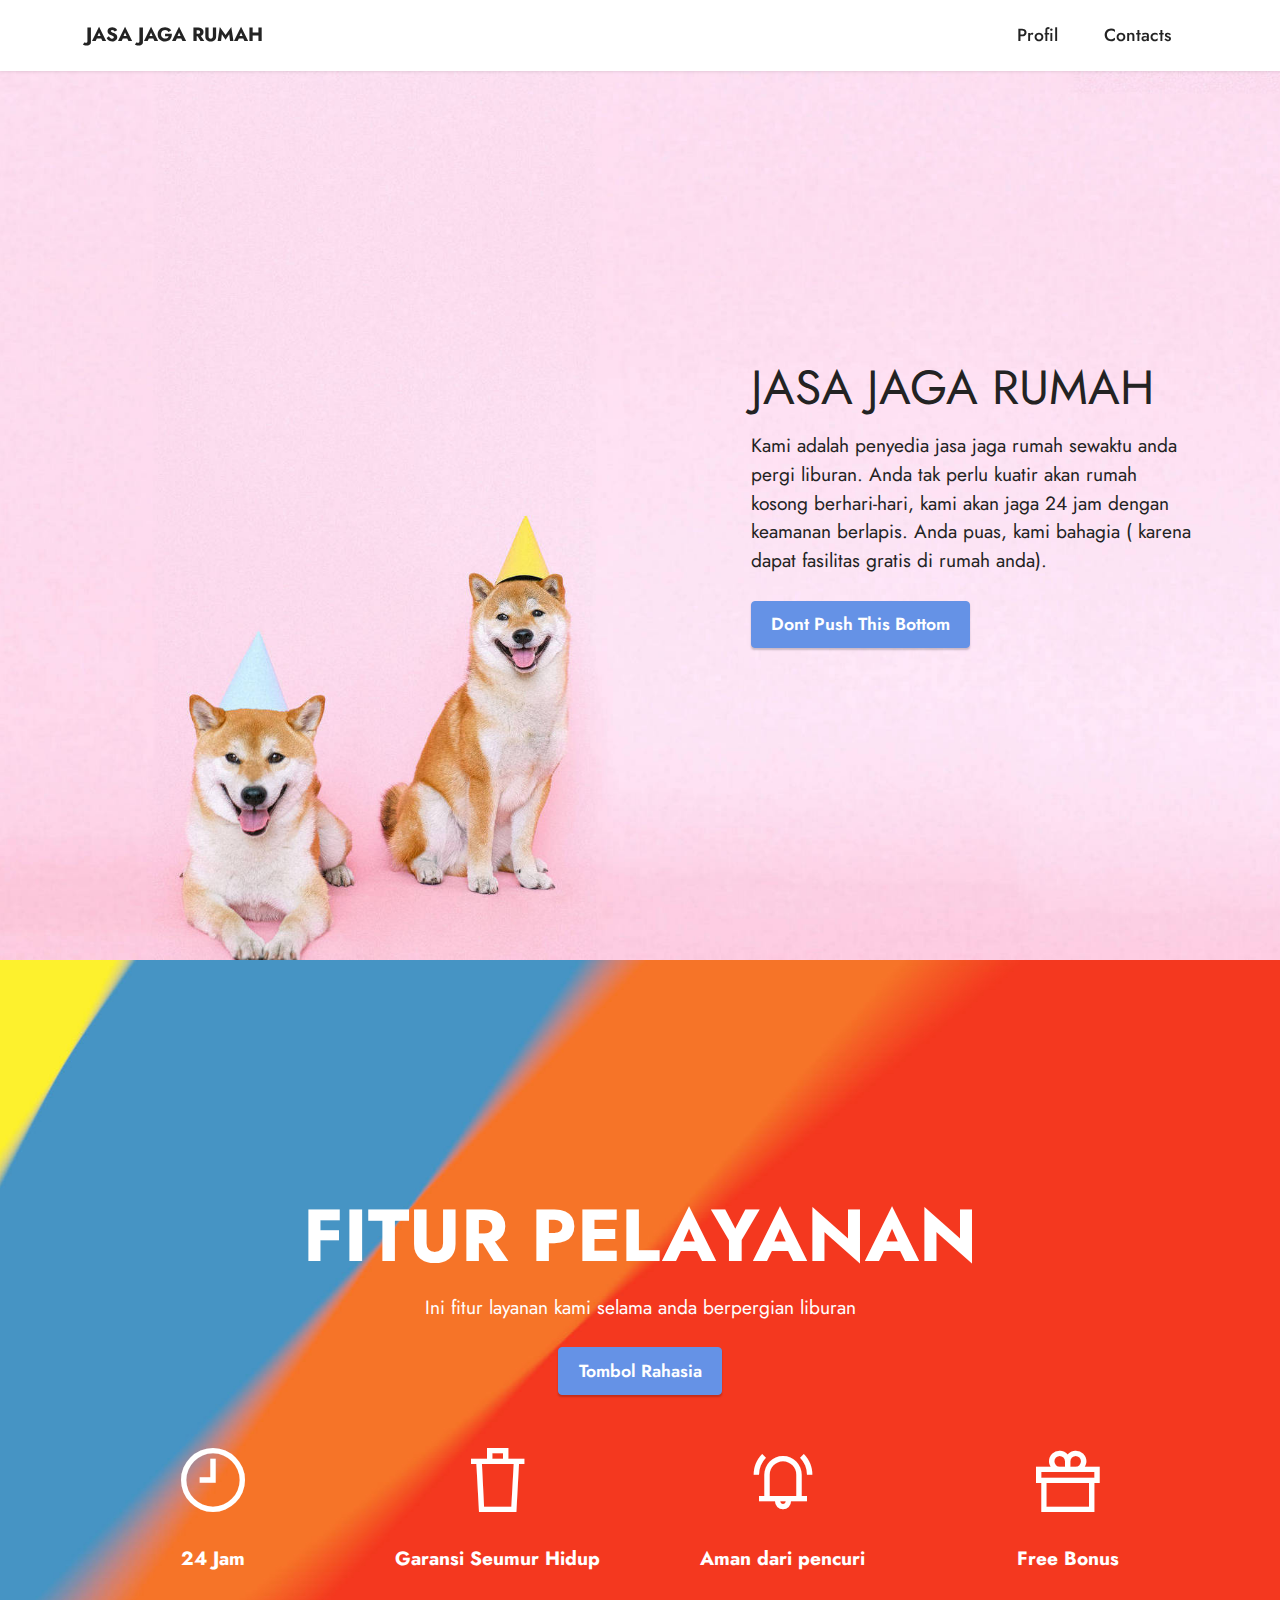
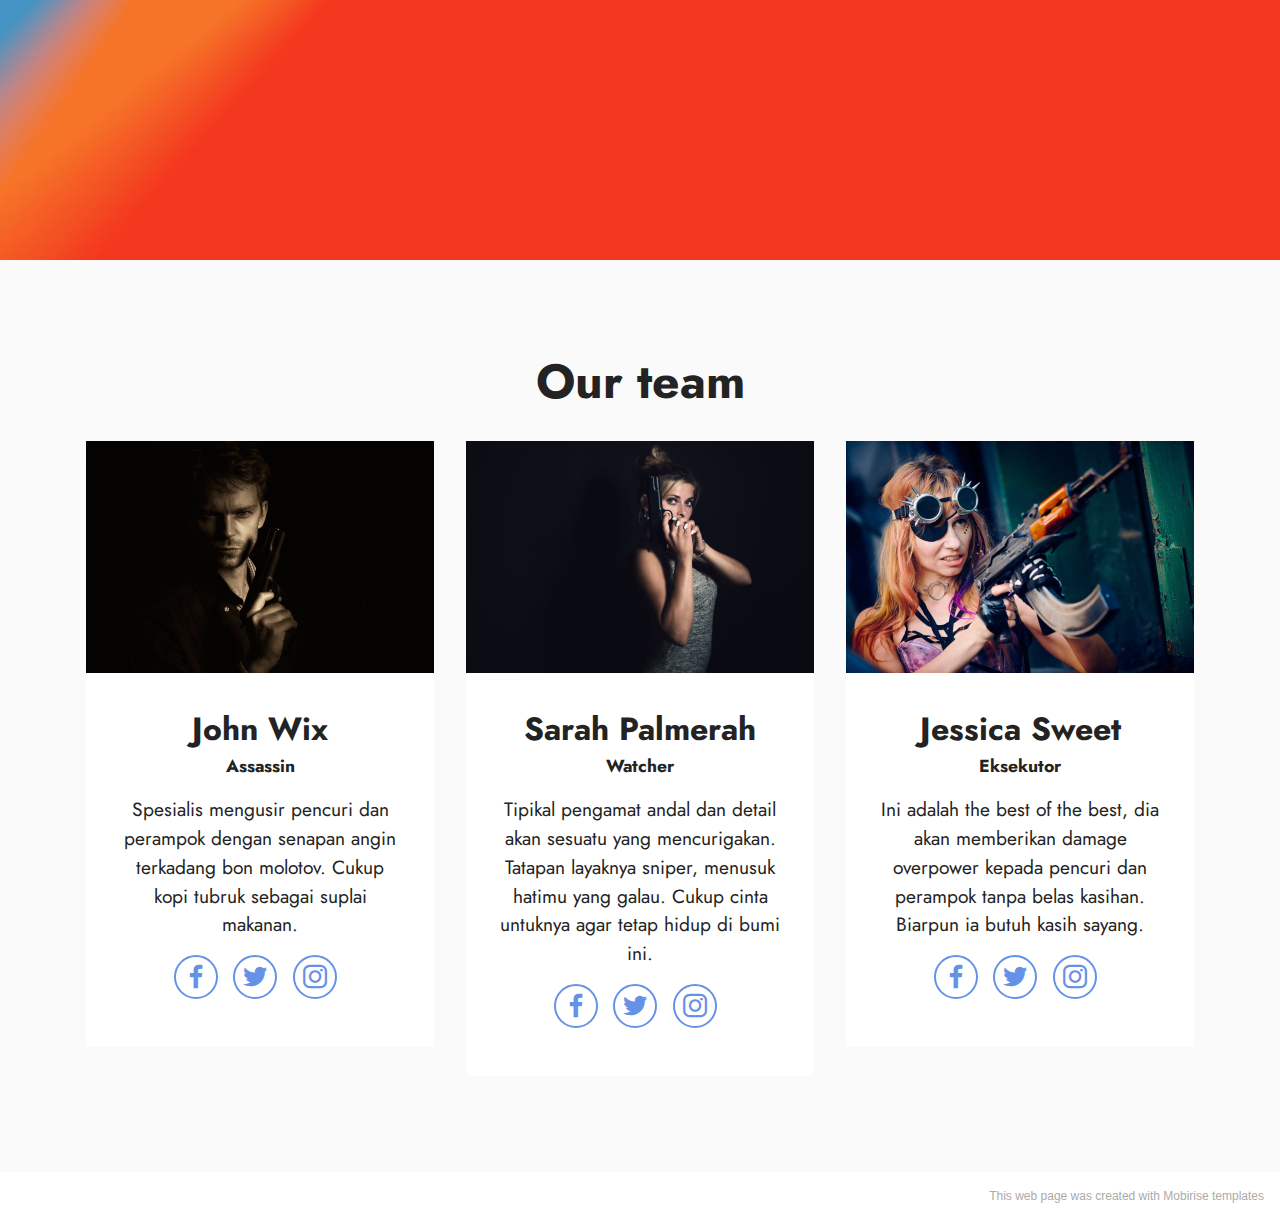
==== commit 2135dce3: "Add files via upload" ====
--- a/index.html
+++ b/index.html
@@ -247,7 +247,7 @@
             
         </div>
     </div>
-</section><section style="background-color: #fff; font-family: -apple-system, BlinkMacSystemFont, 'Segoe UI', 'Roboto', 'Helvetica Neue', Arial, sans-serif; color:#aaa; font-size:12px; padding: 0; align-items: center; display: flex;"><a href="https://mobirise.site/m" style="flex: 1 1; height: 3rem; padding-left: 1rem;"></a><p style="flex: 0 0 auto; margin:0; padding-right:1rem;">Create a free site - <a href="https://mobirise.site/v" style="color:#aaa;">Details here</a></p></section><script src="assets/bootstrap/js/bootstrap.bundle.min.js"></script>  <script src="assets/smoothscroll/smooth-scroll.js"></script>  <script src="assets/ytplayer/index.js"></script>  <script src="assets/dropdown/js/navbar-dropdown.js"></script>  <script src="assets/vimeoplayer/player.js"></script>  <script src="assets/theme/js/script.js"></script>  
+</section><section style="background-color: #fff; font-family: -apple-system, BlinkMacSystemFont, 'Segoe UI', 'Roboto', 'Helvetica Neue', Arial, sans-serif; color:#aaa; font-size:12px; padding: 0; align-items: center; display: flex;"><a href="https://mobirise.site/m" style="flex: 1 1; height: 3rem; padding-left: 1rem;"></a><p style="flex: 0 0 auto; margin:0; padding-right:1rem;"><a href="https://mobirise.site/r" style="color:#aaa;">This web page</a> was created with Mobirise templates</p></section><script src="assets/bootstrap/js/bootstrap.bundle.min.js"></script>  <script src="assets/smoothscroll/smooth-scroll.js"></script>  <script src="assets/ytplayer/index.js"></script>  <script src="assets/dropdown/js/navbar-dropdown.js"></script>  <script src="assets/vimeoplayer/player.js"></script>  <script src="assets/theme/js/script.js"></script>  
   
   
 </body>
